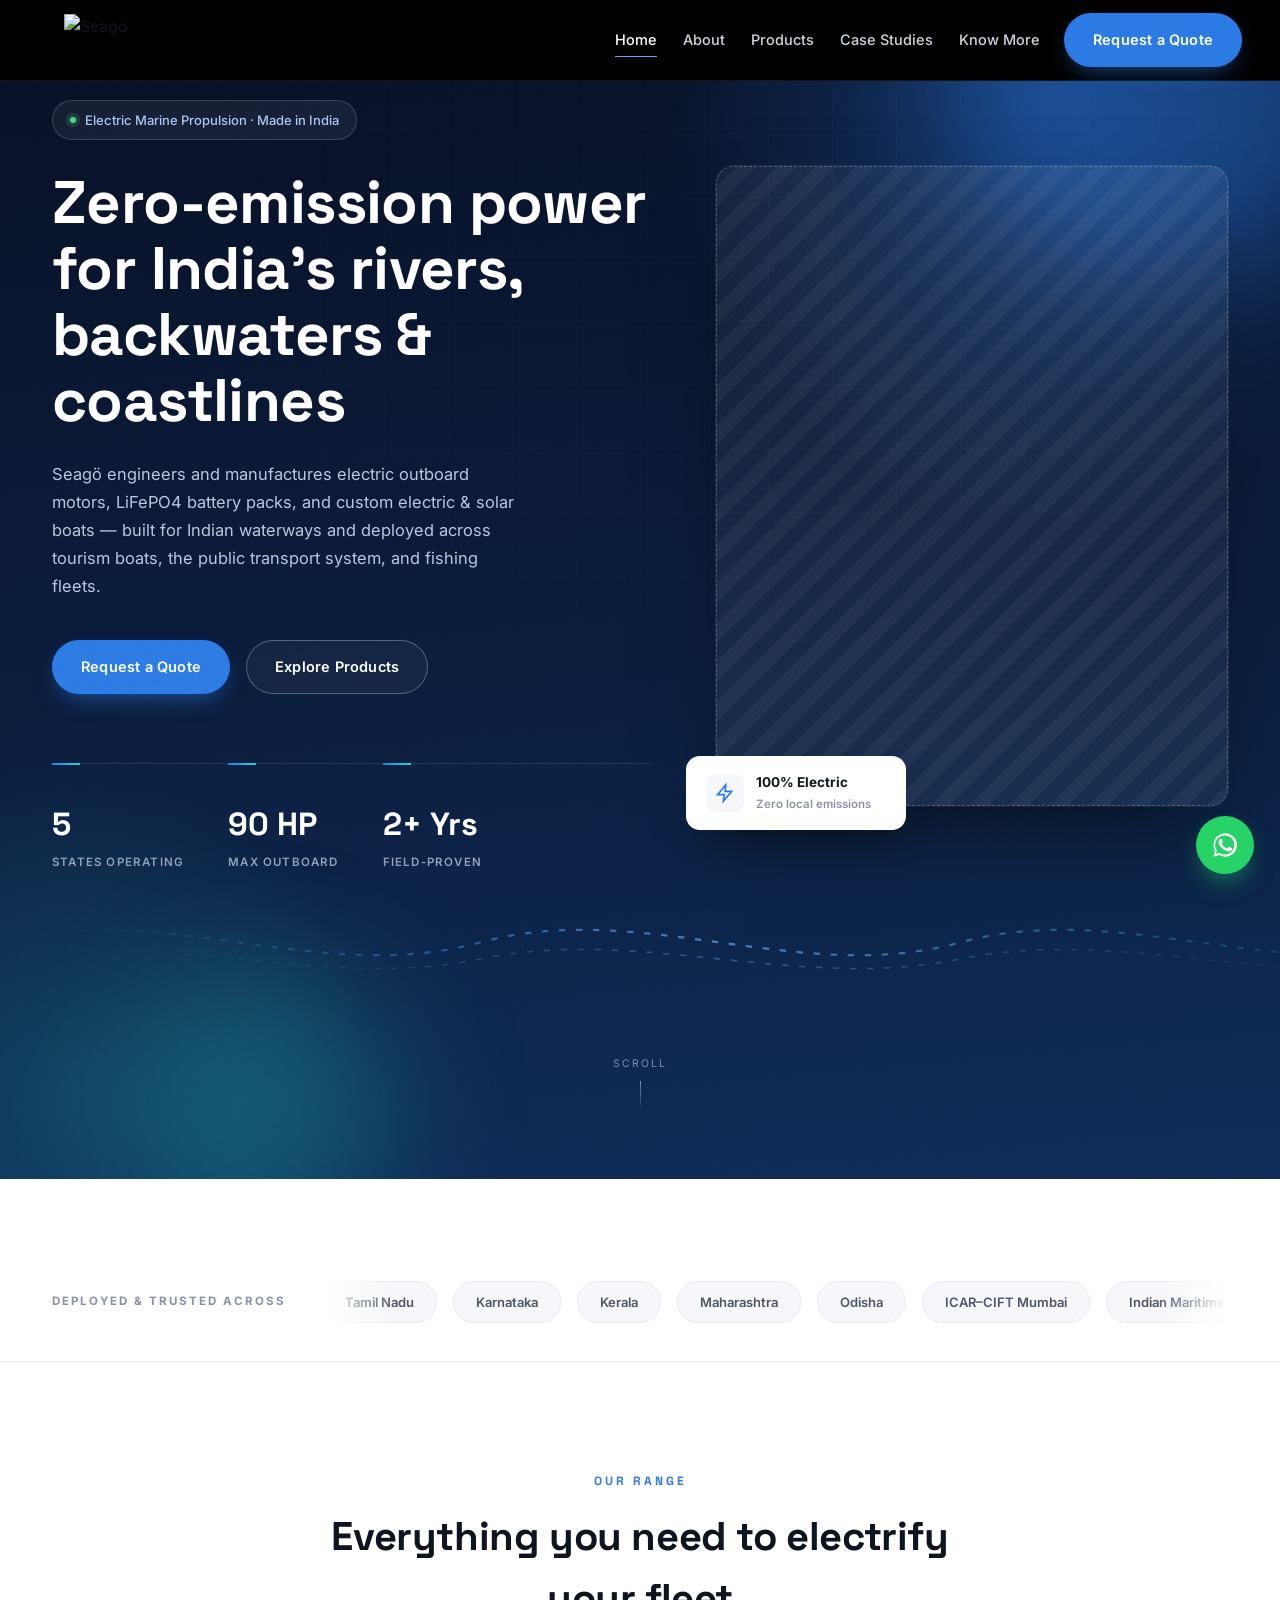
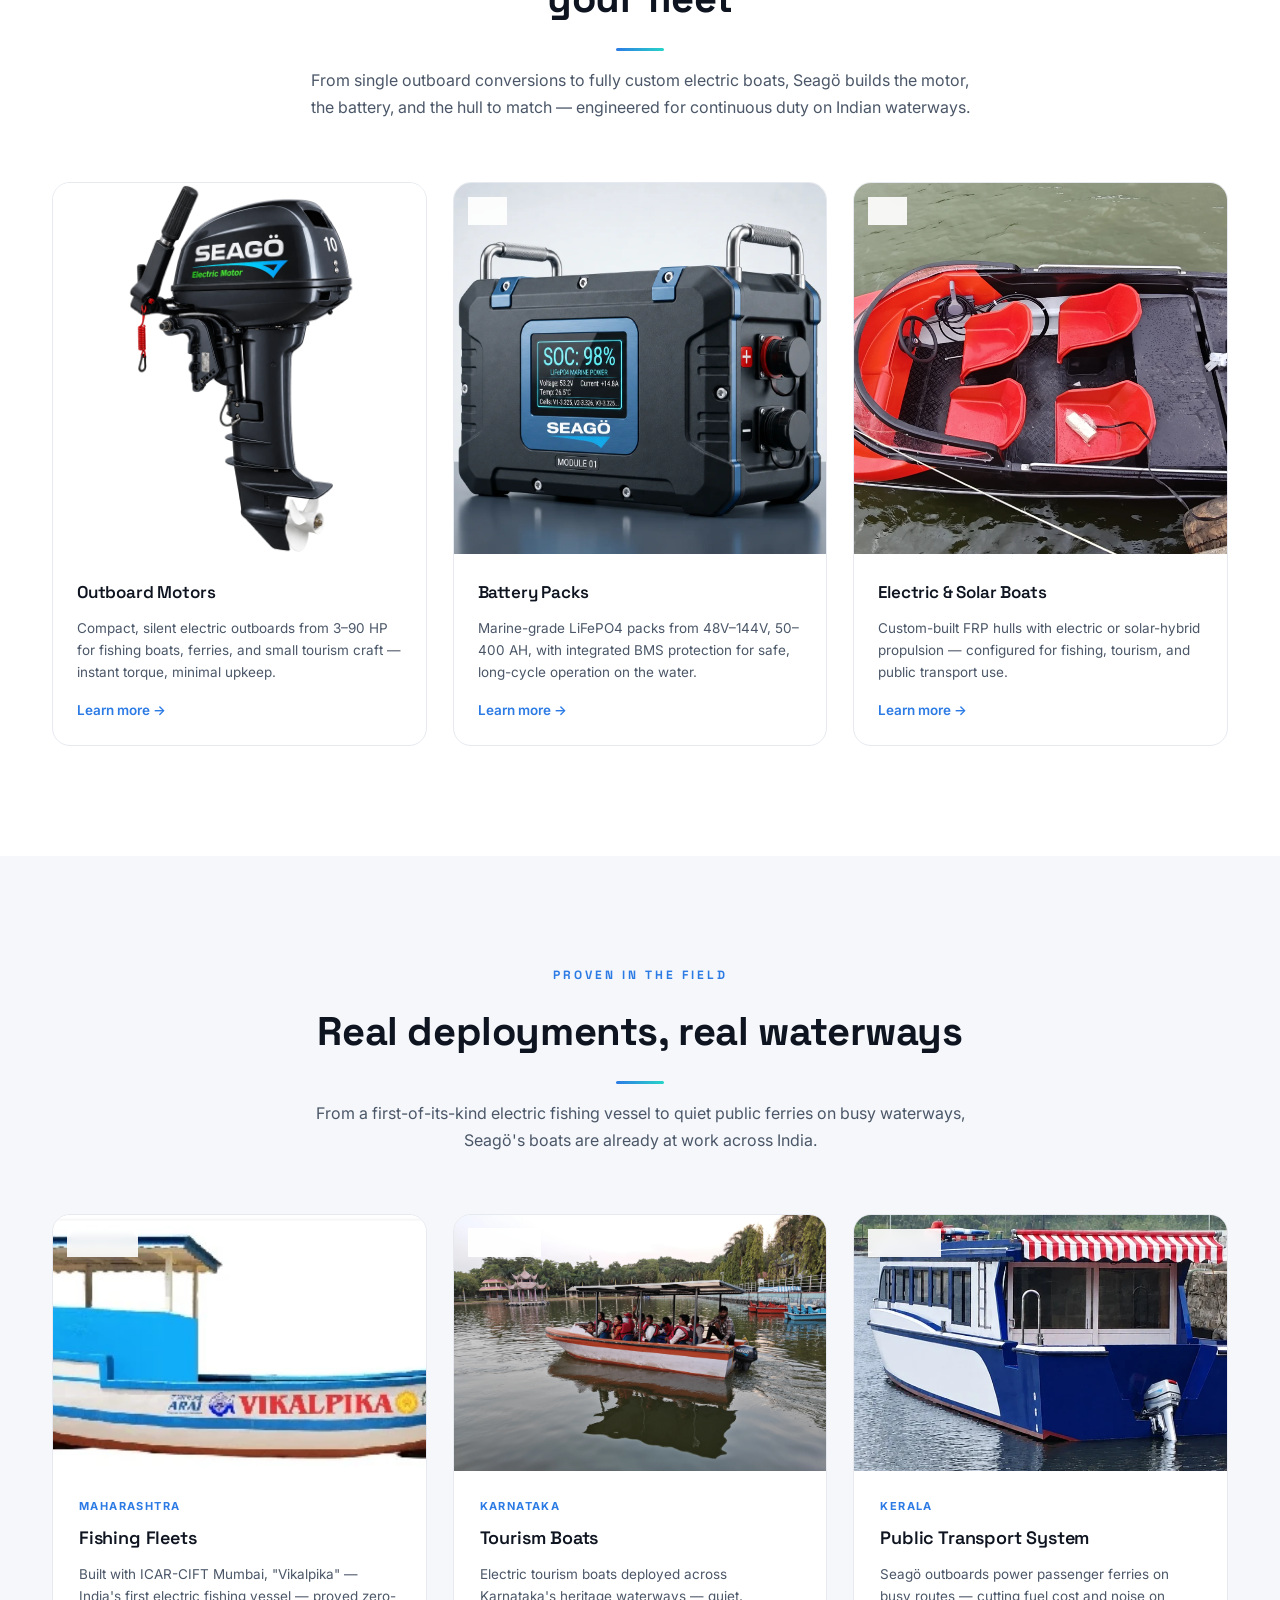
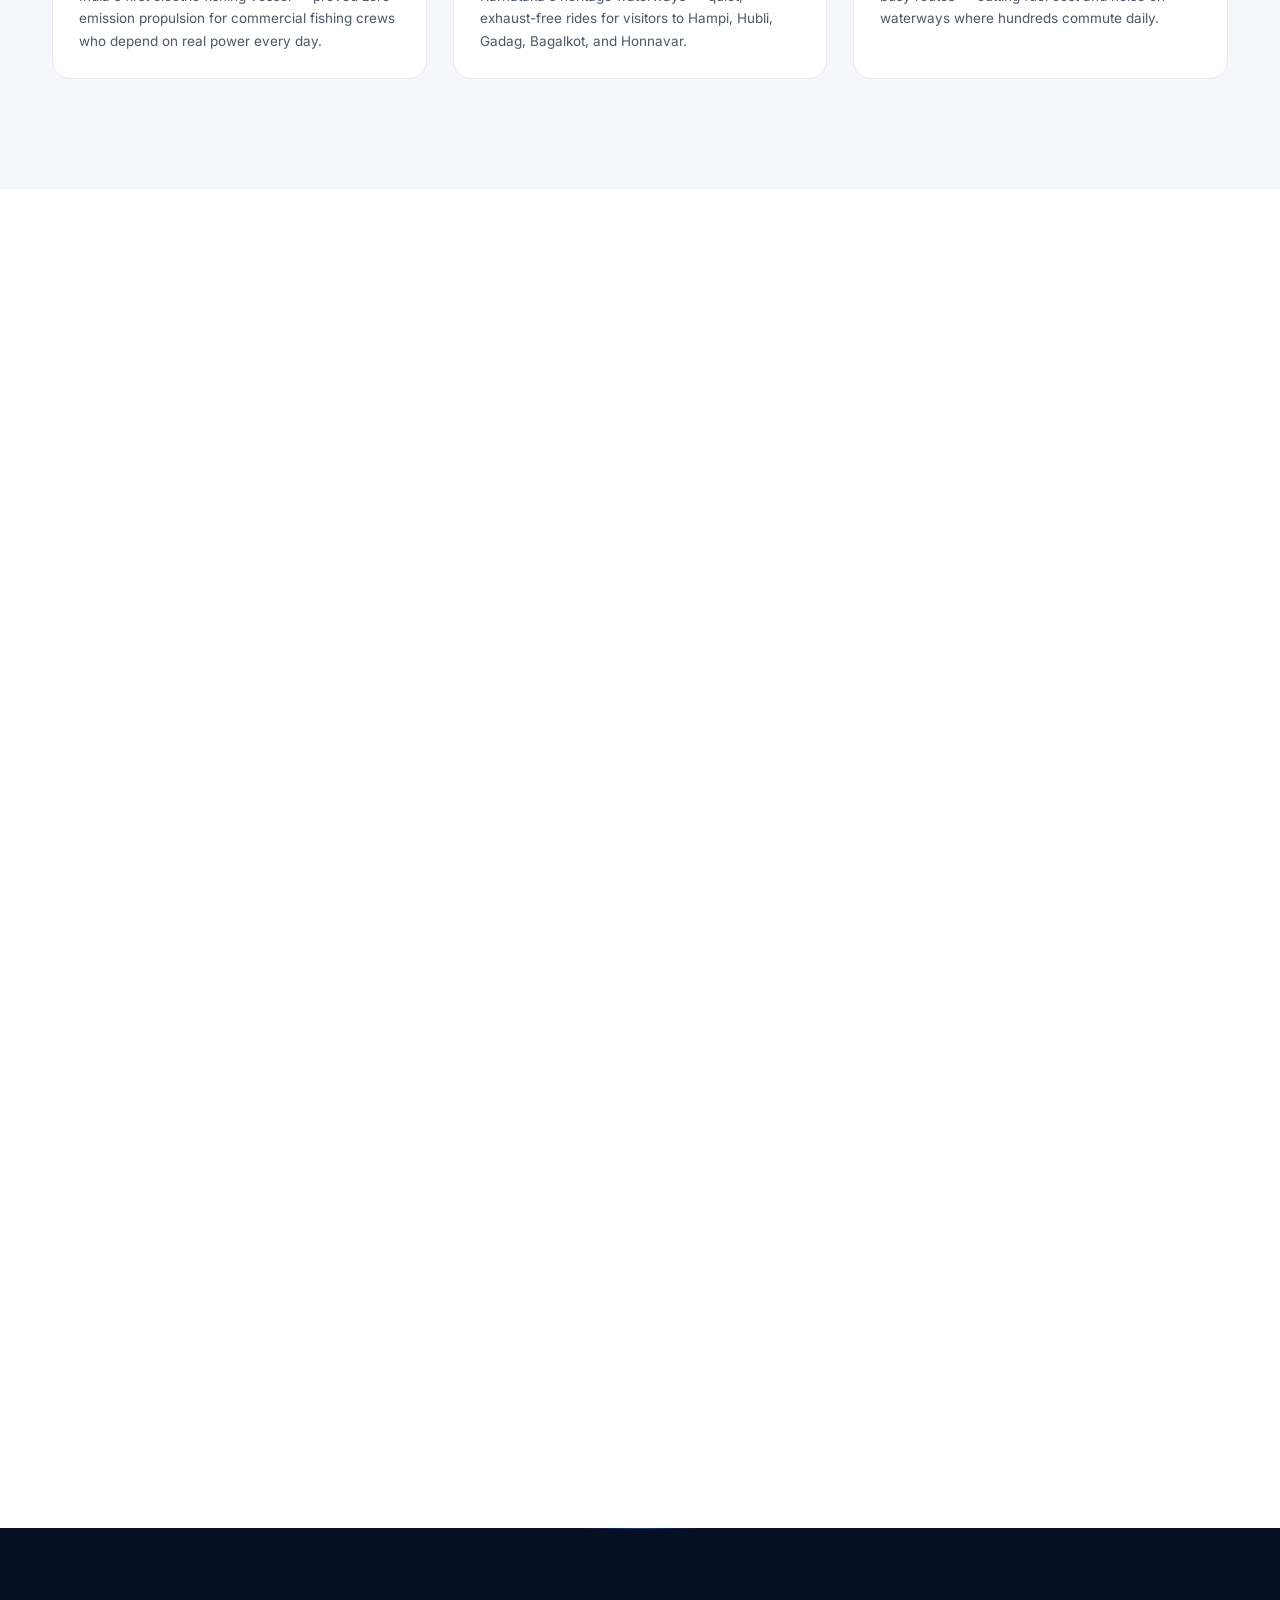
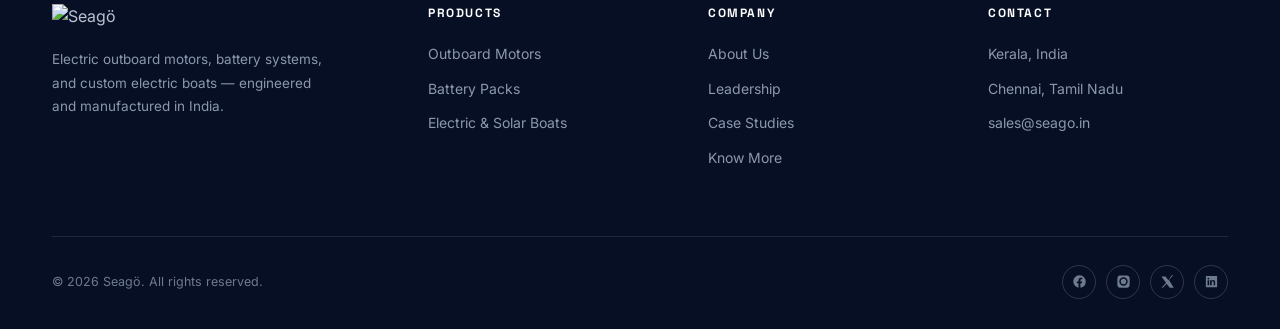
==== index.html @ fbf79071 "Shuffle the home boat card photos and convert all site photos to WebP" ====
<!DOCTYPE html>
<html lang="en">
<head>
<script>document.documentElement.classList.add('js-ready');</script>
<meta charset="UTF-8">
<meta name="viewport" content="width=device-width, initial-scale=1.0">
<title>Seagö — Electric Outboard Motors, Battery Packs &amp; Electric Boats</title>
<meta name="description" content="Seagö designs and manufactures electric outboard motors (3–90 HP), LiFePO4 battery packs, and custom electric &amp; solar boats — engineered and manufactured in India, deployed across 5 states.">
<link rel="icon" type="image/png" href="assets/favicon.png">
<link rel="apple-touch-icon" href="assets/favicon.png">
<link rel="preconnect" href="https://fonts.googleapis.com">
<link rel="preconnect" href="https://fonts.gstatic.com" crossorigin>
<link href="https://fonts.googleapis.com/css2?family=Space+Grotesk:wght@500;600;700&family=Inter:wght@400;500;600;700;800&display=swap" rel="stylesheet">
<link rel="stylesheet" href="css/style.css">
<script src="js/main.js" defer></script>
</head>
<body>

<div class="progress" id="progressBar"></div>

<!-- ================= NAV ================= -->
<header class="nav">
  <div class="wrap nav-row">
    <a class="nav-logo" href="#top"><img src="assets/seago-logo.png" alt="Seagö"></a>
    <nav class="nav-links">
      <a href="index.html">Home</a>
      <a href="about.html">About</a>
      <a href="products.html">Products</a>
      <a href="case-studies.html">Case Studies</a>
      <a href="know-more.html">Know More</a>
    </nav>
    <div class="nav-cta">
      <a class="btn btn-primary magnetic" href="contact.html">Request a Quote</a>
      <button class="burger" id="burger" aria-label="Menu"><span></span><span></span><span></span></button>
    </div>
  </div>
</header>

<div class="mobile-menu" id="mobileMenu">
  <a href="index.html">Home</a>
  <a href="about.html">About</a>
  <a href="products.html">Products</a>
  <a href="case-studies.html">Case Studies</a>
  <a href="know-more.html">Know More</a>
  <a class="btn btn-primary" href="contact.html">Request a Quote</a>
</div>

<!-- ================= HERO ================= -->
<section class="hero" id="top">
  <div class="grid-overlay"></div>
  <div class="blob blob-1" data-depth="18"></div>
  <div class="blob blob-2" data-depth="-12"></div>
  <div class="cursor-glow"></div>

  <div class="wrap hero-grid">
    <div class="hero-copy">
      <div class="hero-badge"><span class="dot"></span> Electric Marine Propulsion · Made in India</div>
      <h1 class="hero-title">Zero-emission power for India's rivers, backwaters &amp; coastlines</h1>
      <div class="hero-sub">
        <p>Seagö engineers and manufactures electric outboard motors, LiFePO4 battery packs, and custom electric &amp; solar boats — built for Indian waterways and deployed across tourism boats, the public transport system, and fishing fleets.</p>
      </div>
      <div class="hero-actions">
        <a class="btn btn-primary magnetic" href="contact.html">Request a Quote</a>
        <a class="btn btn-ghost magnetic" href="products.html">Explore Products</a>
      </div>
      <div class="hero-stats">
        <div class="hero-stat"><b data-count="5" data-suffix="">0</b><span>States Operating</span></div>
        <div class="hero-stat"><b data-count="90" data-suffix=" HP">0</b><span>Max Outboard</span></div>
        <div class="hero-stat"><b data-count="2" data-suffix="+ Yrs">0</b><span>Field-Proven</span></div>
      </div>
    </div>
    <div class="hero-visual" data-depth="-8">
      <div class="ph photo-frame">
        <video autoplay muted loop playsinline preload="auto" aria-label="Seagö electric outboard motor in operation">
          <source src="assets/photos/ai-artwork-videoacc3e3fb-0a4f-467d-bd82-8fc7c55db4ec.mp4" type="video/mp4">
        </video>
        
      </div>
      <div class="float-card">
        <div class="ic"><svg viewBox="0 0 24 24" fill="none" stroke="currentColor" stroke-width="2"><path d="M13 2L3 14h8l-1 8 10-12h-8l1-8z"/></svg></div>
        <div>
          <span class="ft-title">100% Electric</span>
          <span class="ft-sub">Zero local emissions</span>
        </div>
      </div>
    </div>
  </div>

  <div class="wave-wrap">
    <svg viewBox="0 0 1200 100" preserveAspectRatio="none">
      <defs>
        <linearGradient id="waveGrad" x1="0" y1="0" x2="1" y2="0">
          <stop offset="0%" stop-color="#2C7BE5" stop-opacity="0"/>
          <stop offset="50%" stop-color="#5FA6FF" stop-opacity="1"/>
          <stop offset="100%" stop-color="#28D4C8" stop-opacity="0"/>
        </linearGradient>
      </defs>
      <path class="wave-path" d="M0,55 C150,15 300,95 450,55 C600,15 750,95 900,55 C1050,15 1200,95 1350,55"/>
      <path class="wave-path p2" d="M0,70 C150,40 300,100 450,70 C600,40 750,100 900,70 C1050,40 1200,100 1350,70"/>
    </svg>
  </div>
  <div class="scroll-cue"><span>Scroll</span><span class="line"></span></div>
</section>

<div class="angle-div">
  <svg viewBox="0 0 1200 64" preserveAspectRatio="none"><polygon points="0,64 1200,0 1200,64" fill="#ffffff"/></svg>
</div>

<!-- ================= TRUST MARQUEE ================= -->
<section class="trust">
  <div class="wrap trust-row">
    <span class="trust-label">Deployed &amp; Trusted Across</span>
    <div class="marquee">
      <div class="marquee-track trust-logos">
        <div class="trust-chip">Tamil Nadu</div>
        <div class="trust-chip">Karnataka</div>
        <div class="trust-chip">Kerala</div>
        <div class="trust-chip">Maharashtra</div>
        <div class="trust-chip">Odisha</div>
        <div class="trust-chip">ICAR&#8211;CIFT Mumbai</div>
        <div class="trust-chip">Indian Maritime University</div>
        <div class="trust-chip">Tamil Nadu</div>
        <div class="trust-chip">Karnataka</div>
        <div class="trust-chip">Kerala</div>
        <div class="trust-chip">Maharashtra</div>
        <div class="trust-chip">Odisha</div>
        <div class="trust-chip">ICAR&#8211;CIFT Mumbai</div>
        <div class="trust-chip">Indian Maritime University</div>
      </div>
    </div>
  </div>
</section>

<!-- ================= PRODUCT RANGE ================= -->
<section class="section" id="products">
  <div class="wrap">
    <div class="section-head reveal">
      <span class="eyebrow">Our Range</span>
      <h2>Everything you need to electrify your fleet</h2>
      <p>From single outboard conversions to fully custom electric boats, Seagö builds the motor, the battery, and the hull to match — engineered for continuous duty on Indian waterways.</p>
    </div>
    <div class="grid-3" data-stagger>
      <div class="tilt reveal">
        <div class="card">
          <div class="ph photo-frame"><img class="outboard-image" src="assets/photos/Outboard%20Motors.webp" alt="Seagö electric outboard motors"><span class="ph__chip">01</span></div>
          <div class="card-body">
            <h3>Outboard Motors</h3>
            <p>Compact, silent electric outboards from 3–90 HP for fishing boats, ferries, and small tourism craft — instant torque, minimal upkeep.</p>
            <a class="card-link" href="products.html">Learn more →</a>
          </div>
        </div>
      </div>
      <div class="tilt reveal">
        <div class="card">
          <div class="ph photo-frame"><img class="battery-image" src="assets/photos/Battery%20Box.webp" alt="Seagö LiFePO4 battery pack"><span class="ph__chip">02</span></div>
          <div class="card-body">
            <h3>Battery Packs</h3>
            <p>Marine-grade LiFePO4 packs from 48V–144V, 50–400 AH, with integrated BMS protection for safe, long-cycle operation on the water.</p>
            <a class="card-link" href="products.html">Learn more →</a>
          </div>
        </div>
      </div>
      <div class="tilt reveal">
        <div class="card">
          <div class="ph photo-frame case-gallery">
            <img class="is-active" src="assets/photos/seago-electric-boat.webp" alt="Seagö electric boat on the water">
            <img src="assets/photos/seago-solar-boat.webp" alt="Seagö solar-powered boat on the water">
            <img src="assets/photos/seago-tourism-boat.webp" alt="Seagö electric tourism boat in service">
            <span class="ph__chip">03</span>
          </div>
          <div class="card-body">
            <h3>Electric &amp; Solar Boats</h3>
            <p>Custom-built FRP hulls with electric or solar-hybrid propulsion — configured for fishing, tourism, and public transport use.</p>
            <a class="card-link" href="products.html">Learn more →</a>
          </div>
        </div>
      </div>
    </div>
  </div>
</section>

<!-- ================= CASE STUDIES ================= -->
<section class="section soft" id="case-studies">
  <div class="wrap">
    <div class="section-head reveal">
      <span class="eyebrow">Proven in the Field</span>
      <h2>Real deployments, real waterways</h2>
      <p>From a first-of-its-kind electric fishing vessel to quiet public ferries on busy waterways, Seagö's boats are already at work across India.</p>
    </div>
    <div class="grid-3" data-stagger>
      <div class="tilt reveal">
        <div class="case-card">
          <div class="ph photo-frame"><img src="assets/photos/vikalpika.webp" alt="Vikalpika — India's first electric fishing vessel"><span class="ph__chip">Case 01</span></div>
          <div class="case-body">
            <span class="case-tag">Maharashtra</span>
            <h3>Fishing Fleets</h3>
            <p>Built with ICAR-CIFT Mumbai, "Vikalpika" — India's first electric fishing vessel — proved zero-emission propulsion for commercial fishing crews who depend on real power every day.</p>
          </div>
        </div>
      </div>
      <div class="tilt reveal">
        <div class="case-card">
          <div class="ph photo-frame"><img src="assets/photos/seago-tourism-boat.webp" alt="Seagö electric tourism boat in service"><span class="ph__chip">Case 02</span></div>
          <div class="case-body">
            <span class="case-tag">Karnataka</span>
            <h3>Tourism Boats</h3>
            <p>Electric tourism boats deployed across Karnataka's heritage waterways — quiet, exhaust-free rides for visitors to Hampi, Hubli, Gadag, Bagalkot, and Honnavar.</p>
          </div>
        </div>
      </div>
      <div class="tilt reveal">
        <div class="case-card">
          <div class="ph photo-frame"><img src="assets/photos/Publictransport.webp" alt="Seagö electric outboard powering a public transport ferry"><span class="ph__chip">Case 03</span></div>
          <div class="case-body">
            <span class="case-tag">Kerala</span>
            <h3>Public Transport System</h3>
            <p>Seagö outboards power passenger ferries on busy routes — cutting fuel cost and noise on waterways where hundreds commute daily.</p>
          </div>
        </div>
      </div>
    </div>
  </div>
</section>

<!-- ================= WHY SEAGO (editorial split) ================= -->
<section class="section" id="about">
  <div class="wrap why-grid">
    <div class="why-left reveal">
      <span class="eyebrow">Why Seagö</span>
      <h2 class="why-title">Built for Indian waterways, backed by real deployments</h2>
      <p>Seagö designs every motor in-house and manufactures it in Chennai — so what you get isn't an imported retrofit, it's propulsion engineered for the depth, load, and duty cycles of Indian rivers, backwaters, and coastlines.</p>
    </div>
    <div class="feat-list" data-stagger>
      <div class="feat-row reveal">
        <div class="ic"><svg viewBox="0 0 24 24" fill="none" stroke="currentColor" stroke-width="1.8"><path d="M13 2L3 14h8l-1 8 10-12h-8l1-8z"/></svg></div>
        <div class="ft-body">
          <span class="idx">01</span>
          <h4>Zero-Emission Propulsion</h4>
          <p>No fuel, no exhaust, no oil in the water — just quiet, instant torque for fishing, tourism, and transport fleets.</p>
        </div>
      </div>
      <div class="feat-row reveal">
        <div class="ic"><svg viewBox="0 0 24 24" fill="none" stroke="currentColor" stroke-width="1.8"><path d="M12 2l8 4v6c0 5-3.4 8.5-8 10-4.6-1.5-8-5-8-10V6l8-4z"/></svg></div>
        <div class="ft-body">
          <span class="idx">02</span>
          <h4>Manufactured in Chennai</h4>
          <p>Outboard motors are built end-to-end at our Chennai facility — full control over quality and lead times.</p>
        </div>
      </div>
      <div class="feat-row reveal">
        <div class="ic"><svg viewBox="0 0 24 24" fill="none" stroke="currentColor" stroke-width="1.8"><circle cx="12" cy="12" r="9"/><path d="M12 7v5l3.5 2"/></svg></div>
        <div class="ft-body">
          <span class="idx">03</span>
          <h4>Dedicated Service &amp; Spares</h4>
          <p>A sales and support base in Kerala plus a growing network across 5 states keeps your fleet running with minimal downtime.</p>
        </div>
      </div>
    </div>
  </div>
</section>

<!-- ================= CTA ================= -->
<section class="section" style="padding-top:0;">
  <div class="wrap">
    <div class="cta reveal">
      <div class="cta-inner">
        <span class="eyebrow" style="color:#9FC1F5;">Let's Talk</span>
        <h2 class="cta-title">Ready to electrify your fleet?</h2>
        <p class="cta-text">Tell us your boat size, use case, and timeline — we'll get back to you with a configuration and quote within one business day.</p>
        <div class="cta-actions">
          <a class="btn btn-primary magnetic" href="contact.html">Request a Quote</a>
          <a class="btn btn-ghost magnetic" href="products.html">Explore Our Range</a>
        </div>
      </div>
    </div>
  </div>
</section>

<!-- ================= FOOTER ================= -->
<footer>
  <div class="wrap">
    <div class="footer-grid">
      <div>
        <div class="footer-logo"><img src="assets/seago-logo.png" alt="Seagö"></div>
        <p>Electric outboard motors, battery systems, and custom electric boats — engineered and manufactured in India.</p>
      </div>
      <div class="footer-col">
        <h5>Products</h5>
        <a href="products.html">Outboard Motors</a>
        <a href="products.html">Battery Packs</a>
        <a href="products.html">Electric &amp; Solar Boats</a>
      </div>
      <div class="footer-col">
        <h5>Company</h5>
        <a href="about.html">About Us</a>
        <a href="about.html#founder">Leadership</a>
        <a href="case-studies.html">Case Studies</a>
        <a href="know-more.html">Know More</a>
      </div>
      <div class="footer-col">
        <h5>Contact</h5>
        <a href="contact.html">Kerala, India</a>
        <a href="contact.html">Chennai, Tamil Nadu</a>
        <a href="mailto:sales@seago.in">sales@seago.in</a>
      </div>
    </div>
    <div class="footer-bottom">
      <span>© 2026 Seagö. All rights reserved.</span>
      <!-- TODO: replace href="#" with the real Seago profile URLs once the accounts are created -->
      <div class="footer-social">
        <a href="#" data-social="facebook" aria-label="Facebook"><svg viewBox="0 0 24 24" fill="currentColor"><path d="M22 12a10 10 0 1 0-11.6 9.9v-7H7.9V12h2.5V9.8c0-2.5 1.5-3.9 3.8-3.9 1.1 0 2.2.2 2.2.2v2.4h-1.3c-1.2 0-1.6.8-1.6 1.6V12h2.8l-.4 2.9h-2.4v7A10 10 0 0 0 22 12z"/></svg></a>
        <a href="#" data-social="instagram" aria-label="Instagram"><svg viewBox="0 0 24 24" fill="currentColor"><path d="M12 2.2c3.2 0 3.6 0 4.9.1 1.2.1 1.8.2 2.2.4.6.2 1 .5 1.4.9.4.4.7.8.9 1.4.2.4.4 1 .4 2.2.1 1.3.1 1.7.1 4.9s0 3.6-.1 4.9c-.1 1.2-.2 1.8-.4 2.2-.2.6-.5 1-.9 1.4-.4.4-.8.7-1.4.9-.4.2-1 .4-2.2.4-1.3.1-1.7.1-4.9.1s-3.6 0-4.9-.1c-1.2-.1-1.8-.2-2.2-.4-.6-.2-1-.5-1.4-.9-.4-.4-.7-.8-.9-1.4-.2-.4-.4-1-.4-2.2C2.2 15.6 2.2 15.2 2.2 12s0-3.6.1-4.9c.1-1.2.2-1.8.4-2.2.2-.6.5-1 .9-1.4.4-.4.8-.7 1.4-.9.4-.2 1-.4 2.2-.4C8.4 2.2 8.8 2.2 12 2.2zm0 3.1A6.7 6.7 0 1 0 18.7 12 6.7 6.7 0 0 0 12 5.3zm0 11A4.3 4.3 0 1 1 16.3 12 4.3 4.3 0 0 1 12 16.3zm6.9-11.3a1.6 1.6 0 1 1-1.6-1.6 1.6 1.6 0 0 1 1.6 1.6z"/></svg></a>
        <a href="#" data-social="twitter" aria-label="X (Twitter)"><svg viewBox="0 0 24 24" fill="currentColor"><path d="M18.9 2H21l-6.6 7.5L22 22h-6.5l-5-6.6L4.7 22H2.6l7-8-7.3-9.9h6.6l4.5 6z"/></svg></a>
        <a href="#" data-social="linkedin" aria-label="LinkedIn"><svg viewBox="0 0 24 24" fill="currentColor"><path d="M20.4 3H3.6A.6.6 0 0 0 3 3.6v16.8a.6.6 0 0 0 .6.6h16.8a.6.6 0 0 0 .6-.6V3.6a.6.6 0 0 0-.6-.6zM8.3 18.1H5.7V9.9h2.6v8.2zM7 8.8a1.5 1.5 0 1 1 0-3 1.5 1.5 0 0 1 0 3zm11.1 9.3h-2.6v-4.3c0-1 0-2.4-1.5-2.4s-1.7 1.1-1.7 2.3v4.4H9.7V9.9h2.5v1.1a2.7 2.7 0 0 1 2.5-1.4c2.6 0 3.1 1.7 3.1 4v4.5z"/></svg></a>
      </div>
    </div>
  </div>
</footer>

<!-- ================= WHATSAPP FLOAT ================= -->
<a class="wa-float" href="https://wa.me/918606366633?text=Hi%20Seag%C3%B6%2C%20I%27d%20like%20to%20know%20more%20about%20your%20electric%20marine%20products." target="_blank" rel="noopener" aria-label="Chat on WhatsApp">
  <span class="wa-tip">Chat with us</span>
  <svg viewBox="0 0 24 24"><path d="M17.5 14.4c-.3-.1-1.7-.9-2-1-.3-.1-.5-.1-.6.1-.2.3-.7 1-.9 1.2-.2.2-.3.2-.6.1-.3-.1-1.3-.5-2.4-1.5-.9-.8-1.5-1.8-1.7-2.1-.2-.3 0-.5.1-.6.1-.1.3-.3.4-.5.1-.1.2-.3.3-.4.1-.2 0-.4 0-.5 0-.1-.6-1.5-.8-2-.2-.5-.4-.5-.6-.5h-.5c-.2 0-.5.1-.7.3-.3.3-1 1-1 2.4s1 2.8 1.1 3c.1.2 2 3.1 4.9 4.3.7.3 1.2.5 1.7.6.7.2 1.3.2 1.8.1.5-.1 1.7-.7 2-1.4.2-.6.2-1.2.2-1.3-.1-.1-.3-.2-.6-.3z"/><path d="M12 2a10 10 0 0 0-8.6 15L2 22l5.2-1.4A10 10 0 1 0 12 2zm0 18.2c-1.6 0-3.1-.4-4.4-1.2l-.3-.2-3.1.8.8-3-.2-.3A8.2 8.2 0 1 1 12 20.2z"/></svg>
</a>

</body>
</html>
---- css/style.css ----
/* =====================================================================
   Seagö — Homepage v1
   Design tokens
   ===================================================================== */
:root{
  --navy:#070F24;
  --navy-2:#0B1D3D;
  --navy-3:#0E2C57;
  --blue:#2C7BE5;
  --blue-2:#5FA6FF;
  --cyan:#28D4C8;
  --ink:#0E1420;
  --slate:#4B5768;
  --muted:#8892A4;
  --line:#E6E9EF;
  --bg-soft:#F5F7FA;
  --ph-a:#E9EDF2;
  --ph-b:#DCE3EA;
  --radius:18px;
  --maxw:1240px;
}
*{box-sizing:border-box; margin:0; padding:0;}
html{scroll-behavior:smooth;}
body{
  font-family:'Inter',-apple-system,BlinkMacSystemFont,'Segoe UI',sans-serif;
  color:var(--ink);
  background:#fff;
  -webkit-font-smoothing:antialiased;
  line-height:1.55;
  overflow-x:hidden;
}
h1,h2,h3,h4,.disp{ font-family:'Space Grotesk',sans-serif; letter-spacing:-0.01em; }
img{max-width:100%; display:block;}
a{text-decoration:none; color:inherit;}
.wrap{max-width:var(--maxw); margin:0 auto; padding:0 32px;}
.eyebrow{ font-size:12px; font-weight:700; letter-spacing:3px; text-transform:uppercase; font-family:'Space Grotesk',sans-serif;}

/* ---------- buttons ---------- */
.btn{
  display:inline-flex; align-items:center; gap:9px;
  padding:15px 28px; border-radius:999px; font-weight:600; font-size:14.5px;
  letter-spacing:.2px; border:1px solid transparent; cursor:pointer;
  transition:transform .35s cubic-bezier(.2,.8,.2,1), background .25s, border-color .25s, box-shadow .35s;
  white-space:nowrap; position:relative;
}
.btn-primary{ background:var(--blue); color:#fff; box-shadow:0 10px 24px -10px rgba(44,123,229,.7); }
.btn-primary:hover{ background:#1f68cc; box-shadow:0 16px 36px -6px rgba(44,123,229,.9); transform:translateY(-1px); }
.btn-ghost{ background:rgba(255,255,255,.04); color:#fff; border-color:rgba(255,255,255,.28); -webkit-backdrop-filter:blur(6px); backdrop-filter:blur(6px); }
.btn-ghost:hover{ border-color:#fff; background:rgba(255,255,255,.1); }
.btn-outline{ background:transparent; color:var(--navy); border-color:var(--line); }
.btn-outline:hover{ border-color:var(--navy); }
.magnetic{ will-change:transform; }

/* ---------- skeleton placeholders (empty headers / copy) ---------- */
.skel{
  display:block; border-radius:8px;
  background:linear-gradient(90deg, var(--ph-a) 25%, var(--ph-b) 42%, var(--ph-a) 58%);
  background-size:300% 100%;
  animation:shimmer 2.6s ease-in-out infinite;
}
.skel.light{ background:linear-gradient(90deg, rgba(255,255,255,.13) 25%, rgba(255,255,255,.28) 42%, rgba(255,255,255,.13) 58%); background-size:300% 100%; }
@keyframes shimmer{ 0%{background-position:200% 0;} 100%{background-position:-200% 0;} }

/* ---------- image placeholders ---------- */
.photo-frame{ display:block; border-style:solid; border-width:0; background:#0B1D3D; }
.photo-frame img, .photo-frame video{ width:100%; height:100%; object-fit:cover; object-position:center; }
.photo-frame img.outboard-image{ object-fit:contain; background:#fff; }
.photo-frame img.battery-image{ object-fit:cover; object-position:center; }
.photo-frame img.hydrogen-image{ object-fit:cover; object-position:center; }
.case-gallery{ position:relative; }
.case-gallery img{ position:absolute; inset:0; opacity:0; transition:opacity .8s ease; }
.case-gallery img.is-active{ opacity:1; }
/* fitted single photo: show the whole image, no frame chrome */
.ph.photo-frame.fit-photo{ background:transparent; border:0; border-radius:0; aspect-ratio:auto; }
.ph.photo-frame.fit-photo img{ position:static; width:100%; height:auto; object-fit:contain; opacity:1; }
.product-media:hover .ph.photo-frame.fit-photo{ border-color:transparent; box-shadow:none; }
.ph{
  position:relative; border-radius:var(--radius); overflow:hidden;
  background:repeating-linear-gradient(135deg, var(--ph-a), var(--ph-a) 14px, var(--ph-b) 14px, var(--ph-b) 28px);
  border:1.5px dashed #C7CFDA;
  display:flex; align-items:center; justify-content:center;
  transition:border-color .3s;
}
.card:hover .ph, .case-card:hover .ph{ border-color:var(--blue-2); }
.ph__chip{
  position:absolute; top:14px; left:14px; background:rgba(255,255,255,.9); -webkit-backdrop-filter:blur(4px); backdrop-filter:blur(4px);
  border-radius:999px; padding:5px 11px; font-size:10px; font-weight:700; letter-spacing:1px; text-transform:uppercase;
  color:var(--slate); border:1px solid #fff;
}
.ph__inner{
  display:flex; flex-direction:column; align-items:center; gap:14px;
  text-align:center; padding:36px 22px; color:#7C8CAB;
  background:linear-gradient(145deg, rgba(44,123,229,.04), rgba(40,212,200,.04));
  width:100%; height:100%;
}
.ph__inner svg{ width:40px; height:40px; opacity:.5; }
.ph__inner span{ font-size:11.5px; font-weight:600; letter-spacing:.4px; line-height:1.6; max-width:230px; }

/* a real photo inside .ph fills the frame and drops the placeholder chrome */
.ph:has(> img){ background:none; border-style:solid; border-color:transparent; }
.ph > img{ display:block; width:100%; height:100%; object-fit:cover; object-position:center; }
.founder-portrait .ph > img{ object-position:center 25%; }

/* ---------- scroll progress ---------- */
.progress{ position:fixed; top:0; left:0; height:3px; width:0%; background:linear-gradient(90deg,var(--blue),var(--cyan)); z-index:80; transition:width .1s linear; }

/* ---------- cursor glow (desktop hero only) ---------- */
.cursor-glow{
  position:absolute; width:420px; height:420px; border-radius:50%; pointer-events:none;
  background:radial-gradient(circle, rgba(95,166,255,.16), transparent 70%);
  transform:translate(-50%,-50%); left:50%; top:40%; opacity:0; transition:opacity .4s; will-change:transform;
}
.hero:hover .cursor-glow{ opacity:1; }

/* ================= NAV ================= */
header.nav{
  position:fixed; top:0; left:0; width:100%; z-index:60;
  background:#000;
  border-bottom:1px solid rgba(255,255,255,.08); transition:box-shadow .3s;
}
header.nav .wrap{
  max-width:100%;
  width:100%;
  padding:0 clamp(20px, 3vw, 48px);
}
.nav-row{ display:flex; align-items:center; justify-content:space-between; height:80px; width:100%; }
.nav-logo{ display:flex; align-items:center; flex-shrink:0; margin-left:clamp(16px, 2vw, 36px); }
.nav-logo img{ height:52px; width:auto; max-height:100%; object-fit:contain; }
.nav-links{ display:flex; align-items:center; gap:26px; margin-left:auto; margin-right:24px; }
.nav-links a{ color:#CBD5E5; font-size:14.5px; font-weight:500; transition:color .2s; position:relative; }
.nav-links a::after{ content:''; position:absolute; left:0; bottom:-6px; width:0; height:1.5px; background:var(--blue-2); transition:width .25s; }
.nav-links a:hover{ color:#fff; }
.nav-links a:hover::after{ width:100%; }
.nav-cta{ display:flex; align-items:center; gap:14px; flex-shrink:0; }
.burger{ display:none; width:42px; height:42px; border-radius:10px; border:1px solid rgba(255,255,255,.2); background:rgba(255,255,255,.04); align-items:center; justify-content:center; flex-direction:column; gap:4px; cursor:pointer; }
.burger span{ width:18px; height:1.6px; background:#fff; display:block; transition:transform .3s, opacity .3s; }
.burger.open span:nth-child(1){ transform:translateY(5.6px) rotate(45deg); }
.burger.open span:nth-child(2){ opacity:0; }
.burger.open span:nth-child(3){ transform:translateY(-5.6px) rotate(-45deg); }

.mobile-menu{
  position:fixed; inset:80px 0 0 0; background:rgba(7,15,36,.98); -webkit-backdrop-filter:blur(10px); backdrop-filter:blur(10px);
  z-index:55; display:flex; flex-direction:column; padding:36px 28px; gap:6px;
  transform:translateY(-12px); opacity:0; pointer-events:none; transition:opacity .28s, transform .28s;
  overflow-y:auto;
}
.mobile-menu.open{ opacity:1; transform:translateY(0); pointer-events:auto; }
.mobile-menu a{ color:#fff; font-size:21px; font-weight:600; padding:13px 4px; border-bottom:1px solid rgba(255,255,255,.08); font-family:'Space Grotesk',sans-serif; }
.mobile-menu .btn{ margin-top:22px; align-self:flex-start; }
.mobile-menu a.active{ color:#5FA6FF; }

/* ================= HERO ================= */
.hero{
  position:relative; overflow:hidden;
  padding:100px 0 70px;
  background:
    radial-gradient(48% 60% at 82% 8%, rgba(44,123,229,.34), transparent 62%),
    radial-gradient(38% 46% at 6% 92%, rgba(40,212,200,.16), transparent 60%),
    linear-gradient(175deg, var(--navy) 0%, var(--navy-2) 55%, var(--navy-3) 100%);
}
.hero::after{ content:''; position:absolute; inset:0; background-image:url('../assets/grain.png'); background-size:180px 180px; mix-blend-mode:overlay; opacity:.5; pointer-events:none; }
.blob{ position:absolute; border-radius:50%; filter:blur(60px); pointer-events:none; will-change:transform; }
.blob-1{ width:420px; height:420px; background:rgba(44,123,229,.35); top:-140px; right:-90px; }
.blob-2{ width:280px; height:280px; background:rgba(40,212,200,.22); bottom:-60px; left:10%; }
.grid-overlay{
  position:absolute; inset:0; pointer-events:none; opacity:.35;
  background-image:
    linear-gradient(rgba(255,255,255,.05) 1px, transparent 1px),
    linear-gradient(90deg, rgba(255,255,255,.05) 1px, transparent 1px);
  background-size:64px 64px;
  -webkit-mask-image:radial-gradient(70% 60% at 60% 20%, #000 30%, transparent 78%);
  mask-image:radial-gradient(70% 60% at 60% 20%, #000 30%, transparent 78%);
}
.hero-grid{
  position:relative; display:grid; grid-template-columns:1.08fr .92fr; gap:64px; align-items:center;
}
.hero-badge{
  display:inline-flex; align-items:center; gap:9px;
  background:rgba(255,255,255,.06); border:1px solid rgba(255,255,255,.16);
  padding:9px 17px; border-radius:999px; color:#A9C6F5; margin-bottom:30px; font-size:13px; font-weight:500;
}
.hero-badge .dot{ width:6px; height:6px; border-radius:50%; background:#4CD97B; box-shadow:0 0 0 4px rgba(76,217,123,.18); }
.hero-title{ font-family:'Space Grotesk',sans-serif; font-weight:700; font-size:clamp(38px,5.6vw,60px); line-height:1.1; color:#fff; letter-spacing:-0.01em; max-width:640px; }
.hero-sub{ margin-top:26px; margin-bottom:40px; max-width:470px; }
.hero-sub p{ color:#B9C6DE; font-size:16.5px; line-height:1.7; }
.hero-actions{ display:flex; gap:16px; flex-wrap:wrap; }
.hero-stats{ display:flex; gap:44px; margin-top:68px; flex-wrap:wrap; }
.hero-stat b{ display:block; font-size:32px; font-weight:700; color:#fff; font-family:'Space Grotesk',sans-serif; }
.hero-stat span{ display:block; font-size:11.5px; color:#8FA0BC; font-weight:600; letter-spacing:1.2px; text-transform:uppercase; margin-top:5px; }
/* ---------- coming soon (stub pages) ---------- */
.soon{ min-height:calc(100vh - 80px); display:flex; align-items:center; padding:80px 0; }
.soon-wrap{ position:relative; text-align:center; max-width:640px; margin:0 auto; }
.soon-icon{ width:60px; height:60px; border-radius:18px; background:rgba(255,255,255,.06); border:1px solid rgba(255,255,255,.16); display:flex; align-items:center; justify-content:center; margin:0 auto 30px; }
.soon-icon svg{ width:26px; height:26px; color:#5FA6FF; }
.soon-title{ font-family:'Space Grotesk',sans-serif; font-size:clamp(38px,6vw,60px); color:#fff; font-weight:700; margin:8px 0 20px; letter-spacing:-0.01em; }
.soon-text{ color:#AEBBD1; font-size:16px; line-height:1.75; max-width:480px; margin:0 auto 40px; }
.soon .hero-actions{ justify-content:center; }
.soon .hero-badge{ margin-bottom:26px; }

.hero-visual{ position:relative; }
.hero-visual .photo-frame{ height:100%; }
.hero-visual .ph{ aspect-ratio:4/5; background:repeating-linear-gradient(135deg, rgba(255,255,255,.05), rgba(255,255,255,.05) 14px, rgba(255,255,255,.09) 14px, rgba(255,255,255,.09) 28px); border-color:rgba(255,255,255,.22); box-shadow:0 40px 80px -30px rgba(0,0,0,.6); }
.hero-visual .ph__inner{ color:#C3CEE0; }
.hero-visual .float-card{
  position:absolute; left:-30px; bottom:-24px; background:#fff; border-radius:14px;
  padding:16px 20px; box-shadow:0 24px 46px -14px rgba(0,0,0,.4); display:flex; align-items:center; gap:12px;
  width:220px;
}
.hero-visual .float-card .ic{ width:38px; height:38px; border-radius:10px; background:var(--bg-soft); display:flex; align-items:center; justify-content:center; flex:none; }
.hero-visual .float-card .ic svg{ width:20px; height:20px; color:var(--blue); }
.float-card .ft-title{ display:block; font-size:13.5px; font-weight:700; color:var(--ink); margin-bottom:3px; }
.float-card .ft-sub{ display:block; font-size:11.5px; color:var(--muted); font-weight:600; }
.scroll-cue{ position:relative; margin:64px auto 0; display:flex; flex-direction:column; align-items:center; gap:8px; color:#7C8CAB; font-size:10.5px; letter-spacing:2px; text-transform:uppercase; }
.scroll-cue .line{ width:1px; height:30px; background:linear-gradient(#7C8CAB, transparent); animation:cueMove 1.8s ease-in-out infinite; }
@keyframes cueMove{ 0%{ transform:scaleY(0); transform-origin:top; } 50%{ transform:scaleY(1); transform-origin:top; } 51%{ transform-origin:bottom; } 100%{ transform:scaleY(0); transform-origin:bottom; } }

/* ---------- animated wave motif (marine identity) ---------- */
.wave-wrap{ position:relative; height:110px; margin-top:10px; }
.wave-wrap svg{ position:absolute; inset:0; width:100%; height:100%; }
.wave-path{ stroke:url(#waveGrad); stroke-width:2; fill:none; stroke-dasharray:6 10; animation:waveFlow 5s linear infinite; opacity:.7; }
.wave-path.p2{ stroke-width:1.4; opacity:.4; animation-duration:7s; animation-direction:reverse; }
@keyframes waveFlow{ to{ stroke-dashoffset:-160; } }

.angle-div{ position:relative; height:64px; background:#fff; margin-top:-2px; }
.angle-div svg{ position:absolute; bottom:0; left:0; width:100%; height:100%; }

/* ================= TRUST MARQUEE ================= */
.trust{ padding:38px 0; border-bottom:1px solid var(--line); overflow:hidden; }
.trust-row{ display:flex; align-items:center; gap:36px; }
.trust-label{ font-size:11.5px; font-weight:700; letter-spacing:2px; color:var(--muted); text-transform:uppercase; white-space:nowrap; flex:none; }
.marquee{ overflow:hidden; flex:1; -webkit-mask-image:linear-gradient(90deg, transparent, #000 8%, #000 92%, transparent); mask-image:linear-gradient(90deg, transparent, #000 8%, #000 92%, transparent); }
.marquee-track{ display:flex; gap:16px; width:max-content; animation:scrollX 22s linear infinite; }
.marquee:hover .marquee-track{ animation-play-state:paused; }
@keyframes scrollX{ from{ transform:translateX(0);} to{ transform:translateX(-50%);} }
.trust-chip{
  flex:none; padding:10px 22px; border-radius:999px; background:var(--bg-soft); border:1px solid var(--line);
  font-size:13px; font-weight:600; color:var(--slate); white-space:nowrap;
  transition:background .25s, border-color .25s, color .25s;
}
.trust-chip:hover{ background:#EAF2FF; border-color:var(--blue-2); color:var(--blue); }

/* ================= SECTION ================= */
.section{ padding:110px 0; position:relative; }
.section-cta{ padding-top:0; }
.eyebrow-light{ color:#9FC1F5; }
.section.soft{ background:var(--bg-soft); }
.section-head{ max-width:660px; margin:0 auto 60px; text-align:center; }
.section-head .eyebrow{ color:var(--blue); display:block; margin-bottom:16px; }
.section-head h2{ font-family:'Space Grotesk',sans-serif; font-size:clamp(28px,3.6vw,40px); font-weight:700; letter-spacing:-0.01em; margin-bottom:16px; }
.section-head p{ font-size:16px; color:var(--slate); line-height:1.7; }

/* ================= PRODUCT GRID (with 3D tilt) ================= */
.grid-4{ display:grid; grid-template-columns:repeat(4,1fr); gap:26px; }
.grid-4 > .tilt{ height:100%; }
.tilt{ perspective:900px; }
.card{
  height:100%; display:flex; flex-direction:column;
  background:#fff; border:1px solid var(--line); border-radius:var(--radius);
  overflow:hidden; transition:transform .4s cubic-bezier(.2,.8,.2,1), box-shadow .4s, border-color .3s;
  transform-style:preserve-3d;
}
.card:hover{ box-shadow:0 28px 50px -22px rgba(44,123,229,.18), 0 8px 20px -8px rgba(10,25,50,.1); border-color:rgba(44,123,229,.2); }
.card .ph{ aspect-ratio:1/1; border-radius:0; border-width:0 0 1px 0; }
.card-body{ flex:1; display:flex; flex-direction:column; padding:24px; }
.card-body h3{ font-size:17px; font-weight:600; margin-bottom:11px; }
.card-body p{ font-size:13.5px; color:var(--slate); line-height:1.65; }
.card-link{ margin-top:auto; padding-top:17px; display:inline-flex; align-items:center; gap:6px; font-size:13.5px; font-weight:600; color:var(--blue); transition:gap .25s, color .2s; }
.card-link:hover{ gap:12px; color:#1f68cc; }

/* ================= CASE STUDIES ================= */
.grid-3{ display:grid; grid-template-columns:repeat(3,1fr); gap:26px; }
.grid-3 > .tilt{ height:100%; }
.case-card{ height:100%; display:flex; flex-direction:column; border-radius:var(--radius); overflow:hidden; border:1px solid var(--line); background:#fff; transition:transform .4s cubic-bezier(.2,.8,.2,1), box-shadow .4s, border-color .3s; transform-style:preserve-3d; }
.case-card:hover{ box-shadow:0 28px 50px -22px rgba(44,123,229,.16), 0 8px 20px -8px rgba(10,25,50,.08); border-color:rgba(44,123,229,.2); }
.case-card .ph{ aspect-ratio:16/11; border-radius:0; border-width:0 0 1px 0; }
.case-body{ flex:1; padding:26px; }
.case-tag{ font-size:11px; font-weight:700; letter-spacing:1.4px; text-transform:uppercase; color:var(--blue); margin-bottom:11px; display:block;}
.case-body h3{ font-size:18px; font-weight:600; margin-bottom:13px; line-height:1.35; }
.case-body p{ font-size:13.5px; color:var(--slate); line-height:1.65; }

/* ================= WHY (editorial split) ================= */
.why-grid{ display:grid; grid-template-columns:.85fr 1.15fr; gap:70px; align-items:start; }
.why-left{ position:sticky; top:110px; }
.why-left .eyebrow{ color:var(--blue); display:block; margin-bottom:18px; }
.why-title{ font-family:'Space Grotesk',sans-serif; font-size:clamp(28px,3.2vw,38px); font-weight:700; letter-spacing:-0.01em; line-height:1.2; margin-bottom:20px; }
.why-left p{ font-size:15px; color:var(--slate); line-height:1.75; }
.feat-list{ display:flex; flex-direction:column; }
.feat-row{ display:flex; gap:24px; padding:32px 0; border-top:1px solid var(--line); transition:padding-left .3s; }
.feat-row:hover{ padding-left:8px; }
.feat-row:last-child{ border-bottom:1px solid var(--line); }
.feat-row .ic{ width:54px; height:54px; border-radius:15px; background:var(--bg-soft); border:1px solid var(--line); display:flex; align-items:center; justify-content:center; flex:none; transition:background .3s, border-color .3s; }
.feat-row:hover .ic{ background:#EAF2FF; border-color:var(--blue-2); }
.feat-row .ic svg{ width:24px; height:24px; color:var(--blue); }
.feat-row .ft-body{ flex:1; }
.feat-row h4{ font-size:16.5px; font-weight:600; margin-bottom:10px; }
.feat-row p{ font-size:14px; color:var(--slate); line-height:1.65; }
.feat-row .idx{ font-family:'Space Grotesk',sans-serif; font-size:12.5px; color:var(--muted); font-weight:600; margin-bottom:8px; display:block; }

/* ================= CTA BANNER ================= */
.cta{
  background:
    radial-gradient(55% 90% at 50% 0%, rgba(44,123,229,.4), transparent 65%),
    linear-gradient(120deg, var(--navy) 0%, var(--navy-3) 100%);
  border-radius:32px; padding:80px 60px; text-align:center; position:relative; overflow:hidden;
}
.cta::after{ content:''; position:absolute; inset:0; background-image:url('../assets/grain.png'); background-size:180px 180px; mix-blend-mode:overlay; opacity:.5; }
.cta-inner{ position:relative; }
.cta-title{ font-family:'Space Grotesk',sans-serif; font-size:clamp(28px,3.8vw,42px); font-weight:700; color:#fff; letter-spacing:-0.01em; max-width:620px; margin:0 auto; }
.cta-text{ color:#C3CEE0; font-size:16px; line-height:1.7; max-width:460px; margin:22px auto 36px; }
.cta-actions{ display:flex; justify-content:center; gap:16px; flex-wrap:wrap; }

/* ================= FOOTER ================= */
footer{ background:var(--navy); color:#B9C3D4; padding:76px 0 30px; margin-top:40px; }
.footer-grid{ display:grid; grid-template-columns:1.4fr 1fr 1fr 1fr; gap:40px; padding-bottom:54px; border-bottom:1px solid rgba(255,255,255,.1); }
.footer-logo img{ height:24px; margin-bottom:20px; }
.footer-grid p{ font-size:13.5px; line-height:1.75; max-width:280px; color:#8B98AE; }
.footer-col h5{ font-size:12px; letter-spacing:1.6px; text-transform:uppercase; color:#fff; margin-bottom:20px; font-weight:700; font-family:'Space Grotesk',sans-serif; }
.footer-col a{ display:block; font-size:14px; color:#8B98AE; margin-bottom:13px; transition:color .2s; }
.footer-col a:hover{ color:#fff; }
.footer-bottom{ display:flex; justify-content:space-between; align-items:center; padding-top:28px; font-size:12.5px; color:#6E7A8D; flex-wrap:wrap; gap:12px; }
.footer-social{ display:flex; gap:10px; }
.footer-social a{ width:34px; height:34px; border-radius:50%; border:1px solid rgba(255,255,255,.16); display:flex; align-items:center; justify-content:center; transition:border-color .2s, background .2s; }
.footer-social a:hover{ border-color:#fff; background:rgba(255,255,255,.06); }
.footer-social svg{ width:15px; height:15px; }

/* ================= WHATSAPP FLOAT ================= */
.wa-float{
  position:fixed; right:26px; bottom:26px; width:58px; height:58px; border-radius:50%;
  background:#25D366; display:flex; align-items:center; justify-content:center;
  box-shadow:0 12px 26px -8px rgba(37,211,102,.6); z-index:60; cursor:pointer;
  animation:pulse 2.6s ease-in-out infinite;
}
.wa-float svg{ width:28px; height:28px; fill:#fff; }
.wa-tip{
  position:absolute; right:70px; top:50%; transform:translateY(-50%) translateX(6px);
  background:#12161C; color:#fff; font-size:12.5px; font-weight:600; padding:8px 13px; border-radius:8px;
  white-space:nowrap; opacity:0; pointer-events:none; transition:opacity .2s, transform .2s;
}
.wa-float:hover .wa-tip{ opacity:1; transform:translateY(-50%) translateX(0); }
@keyframes pulse{ 0%,100%{ box-shadow:0 12px 26px -8px rgba(37,211,102,.6);} 50%{ box-shadow:0 12px 30px -4px rgba(37,211,102,.9);} }

/* ================= PAGE HEADER (mini hero for interior pages) ================= */
.page-hero{ padding:150px 0 90px; }
.page-title{ font-family:'Space Grotesk',sans-serif; font-size:clamp(36px,5vw,54px); font-weight:700; color:#fff; letter-spacing:-0.01em; max-width:640px; margin-bottom:18px; }
.page-sub{ color:#AEBBD1; font-size:16.5px; line-height:1.7; max-width:520px; }

/* ================= PRODUCT DETAIL (alternating rows) ================= */
.product-block{ overflow:hidden; }
.product-row{ display:grid; grid-template-columns:1fr 1fr; gap:70px; align-items:center; }
.product-block.reverse .product-row{ direction:rtl; }
.product-block.reverse .product-row > *{ direction:ltr; }
.product-media .ph{ aspect-ratio:4/5; }
#hydrogen .product-media .ph,
.product-media:has(.hydrogen-image) .ph,
.ph:has(.hydrogen-image){ aspect-ratio:1372/908; }
.product-copy .case-tag{ margin-bottom:14px; }
.product-copy h2{ font-family:'Space Grotesk',sans-serif; font-size:clamp(28px,3.4vw,38px); font-weight:700; letter-spacing:-0.01em; margin-bottom:18px; }
.product-copy > p{ color:var(--slate); font-size:15.5px; line-height:1.8; margin-bottom:30px; max-width:520px; }
.spec-grid{ display:grid; grid-template-columns:1fr 1fr; gap:18px 28px; margin-bottom:34px; max-width:560px; }
.spec-item{ padding-top:14px; border-top:1px solid var(--line); }
.spec-item span{ display:block; font-size:11.5px; font-weight:700; letter-spacing:1px; text-transform:uppercase; color:var(--muted); margin-bottom:6px; }
.spec-item b{ font-size:14.5px; font-weight:600; color:var(--ink); }
.mini-stats{ display:flex; gap:36px; margin:28px 0 34px; flex-wrap:wrap; }
.mini-stat b{ display:block; font-size:23px; font-weight:700; font-family:'Space Grotesk',sans-serif; color:var(--ink); }
.mini-stat span{ display:block; font-size:11px; font-weight:600; letter-spacing:.7px; text-transform:uppercase; color:var(--muted); margin-top:5px; }

/* ---------- outboard model line + HP buttons + actions ---------- */
.model-line{
  display:flex; align-items:baseline; gap:12px; flex-wrap:wrap;
  margin-bottom:12px; padding-bottom:12px; border-bottom:1px solid var(--line);
  max-width:560px;
}
.model-line__label{ font-size:12.5px; font-weight:700; letter-spacing:1px; text-transform:uppercase; color:var(--muted); }
.model-line__value{ font-family:'Space Grotesk',sans-serif; font-size:23px; font-weight:700; color:var(--ink); letter-spacing:-.2px; }

.hp-picker{ display:flex; align-items:center; flex-wrap:wrap; gap:8px; margin-bottom:26px; max-width:560px; }
.hp-btn{
  min-width:46px; padding:10px 12px; border-radius:10px; border:1.5px solid var(--line);
  background:#fff; color:var(--ink);
  font-family:'Space Grotesk',sans-serif; font-size:15px; font-weight:600; line-height:1;
  cursor:pointer; transition:border-color .18s, background .18s, color .18s, transform .18s, box-shadow .18s;
}
.hp-btn:hover{ border-color:var(--blue); color:var(--blue); transform:translateY(-2px); }
.hp-btn:focus-visible{ outline:none; border-color:var(--blue); box-shadow:0 0 0 4px rgba(44,123,229,.12); }
.hp-btn.is-active{
  background:var(--blue); border-color:var(--blue); color:#fff;
  box-shadow:0 8px 20px -10px rgba(44,123,229,.7);
}
.hp-picker__unit{ font-size:12.5px; font-weight:700; letter-spacing:1px; text-transform:uppercase; color:var(--muted); margin-left:2px; }

.product-actions{ display:flex; gap:14px; flex-wrap:wrap; }

/* ---------- Know More: video grid + note card ---------- */
.trial-grid{ display:grid; grid-template-columns:repeat(3,1fr); gap:26px; }
.trial-card{
  display:flex; flex-direction:column; height:100%; overflow:hidden;
  border:1px solid var(--line); border-radius:16px; background:#fff;
  transition:transform .25s, box-shadow .25s, border-color .25s;
}
.trial-card:hover{ transform:translateY(-4px); box-shadow:0 18px 40px -22px rgba(11,29,61,.32); border-color:transparent; }
.trial-media{ position:relative; aspect-ratio:16/10; background:#0B1D3D; }
.trial-media video{ width:100%; height:100%; object-fit:cover; display:block; }
.trial-badge{
  position:absolute; top:12px; left:12px; z-index:2;
  padding:5px 11px; border-radius:100px;
  background:rgba(11,29,61,.82); color:#fff; backdrop-filter:blur(6px);
  font-size:11.5px; font-weight:700; letter-spacing:.6px;
  font-family:'Space Grotesk',sans-serif; pointer-events:none;
}
.trial-body{ padding:20px 22px 24px; display:flex; flex-direction:column; gap:8px; flex:1; }
.trial-body h3{ font-size:18px; font-weight:700; font-family:'Space Grotesk',sans-serif; color:var(--ink); }
.trial-body p{ font-size:14.5px; line-height:1.65; color:var(--muted); }
.trial-spec{
  font-size:12px !important; font-weight:600; letter-spacing:.3px;
  color:var(--blue) !important; font-family:'Space Grotesk',sans-serif;
  padding-bottom:9px; margin-bottom:3px; border-bottom:1px solid var(--line);
}
.trial-file{
  font-size:12.5px !important; font-family:ui-monospace,'SF Mono',Menlo,Consolas,monospace;
  color:var(--slate) !important; word-break:break-all;
}
.trial-body p{ flex:0 0 auto; }
.trial-body .trial-link{ margin-top:auto; padding-top:6px; }
.trial-link{
  align-self:flex-start; font-size:13px; font-weight:700;
  color:var(--blue); display:inline-flex; align-items:center; gap:6px;
  transition:gap .2s;
}
.trial-link:hover{ gap:11px; }

/* ---------- PDF modal viewer ---------- */
.pdf-modal{ position:fixed; inset:0; z-index:200; display:none; align-items:center; justify-content:center; padding:24px; }
.pdf-modal.open{ display:flex; }
.pdf-modal__backdrop{ position:absolute; inset:0; background:rgba(7,15,36,.72); -webkit-backdrop-filter:blur(4px); backdrop-filter:blur(4px); }
.pdf-modal__box{
  position:relative; width:min(960px,100%); height:min(84vh,760px); background:#fff;
  border-radius:var(--radius); overflow:hidden; display:flex; flex-direction:column;
  box-shadow:0 40px 90px -20px rgba(0,0,0,.5);
}
.pdf-modal__head{
  display:flex; align-items:center; justify-content:space-between; gap:16px;
  padding:16px 22px; border-bottom:1px solid var(--line);
  font-family:'Space Grotesk',sans-serif; font-weight:700; font-size:16px;
}
.pdf-modal__close{
  width:36px; height:36px; border-radius:50%; border:1px solid var(--line); background:#fff;
  font-size:20px; line-height:1; cursor:pointer; color:var(--slate); flex:none;
  transition:border-color .2s, color .2s;
}
.pdf-modal__close:hover{ border-color:var(--navy); color:var(--navy); }
.pdf-modal__frame{ flex:1; width:100%; border:0; background:var(--bg-soft); }
.pdf-modal__foot{ display:flex; gap:12px; justify-content:flex-end; flex-wrap:wrap; padding:16px 22px; border-top:1px solid var(--line); }
.pdf-modal__foot .btn{ padding:12px 22px; font-size:13.5px; }
@media (max-width:640px){
  .pdf-modal{ padding:12px; }
  .pdf-modal__box{ height:88vh; }
  .pdf-modal__foot{ justify-content:stretch; }
  .pdf-modal__foot .btn{ flex:1; justify-content:center; }
}

/* ================= ABOUT PAGE ================= */
.about-story{ max-width:760px; margin:0 auto; text-align:center; }
.about-story p{ font-size:17px; color:var(--slate); line-height:1.85; margin-bottom:22px; }
.stat-strip{ display:flex; justify-content:center; gap:60px; flex-wrap:wrap; margin-top:56px; padding-top:56px; border-top:1px solid var(--line); }
.stat-strip .stat b{ display:block; font-size:34px; font-weight:700; font-family:'Space Grotesk',sans-serif; color:var(--ink); }
.stat-strip .stat span{ display:block; font-size:11.5px; font-weight:600; letter-spacing:1px; text-transform:uppercase; color:var(--muted); margin-top:6px; }

.loc-grid{ display:grid; grid-template-columns:1fr 1fr; gap:26px; }
.loc-card{ background:#fff; border:1px solid var(--line); border-radius:var(--radius); padding:34px; transition:box-shadow .4s, border-color .3s, transform .4s; }
.loc-card:hover{ box-shadow:0 26px 44px -22px rgba(44,123,229,.14); border-color:rgba(44,123,229,.2); transform:translateY(-2px); }
.loc-card .ic{ width:48px; height:48px; border-radius:14px; background:var(--bg-soft); border:1px solid var(--line); display:flex; align-items:center; justify-content:center; margin-bottom:20px; }
.loc-card .ic svg{ width:22px; height:22px; color:var(--blue); }
.loc-card h3{ font-size:17px; font-weight:600; margin-bottom:8px; }
.loc-card .loc-addr{ font-size:13.5px; font-weight:600; color:var(--blue); margin-bottom:14px; }
.loc-card p{ font-size:14px; color:var(--slate); line-height:1.7; }

/* ================= FOUNDER PAGE ================= */
.founder-grid{ display:grid; grid-template-columns:.85fr 1.15fr; gap:60px; align-items:start; }
.founder-portrait .ph{ aspect-ratio:4/5; margin-bottom:24px; }
.founder-id h3{ font-size:22px; font-weight:700; margin-bottom:6px; }
.founder-role{ display:block; font-size:13.5px; font-weight:600; color:var(--blue); margin-bottom:16px; }
.founder-contact{ display:flex; flex-direction:column; gap:8px; }
.founder-contact a{ font-size:13.5px; color:var(--slate); transition:color .2s; }
.founder-contact a:hover{ color:var(--blue); }
.founder-bio > p{ font-size:15.5px; color:var(--slate); line-height:1.85; margin-bottom:20px; }
.pull-quote{ border-left:3px solid var(--blue); padding:4px 0 4px 22px; margin:32px 0; }
.pull-quote .skel{ margin-bottom:4px; }
.quote-note{ display:block; font-size:12.5px; color:var(--muted); font-style:italic; margin-top:10px; }
.highlight-list{ display:flex; flex-direction:column; gap:18px; margin:30px 0 34px; }
.highlight-row{ display:flex; gap:14px; align-items:flex-start; }
.highlight-row .check{ width:22px; height:22px; border-radius:50%; background:#EAF2FF; color:var(--blue); font-size:12px; font-weight:700; display:flex; align-items:center; justify-content:center; flex:none; margin-top:2px; }
.highlight-row p{ font-size:14.5px; color:var(--slate); line-height:1.7; }

/* ================= CONTACT PAGE ================= */
.contact-grid{ display:grid; grid-template-columns:.95fr 1.15fr; gap:60px; align-items:start; }
.contact-info h2{ font-family:'Space Grotesk',sans-serif; font-size:30px; font-weight:700; margin:14px 0 16px; letter-spacing:-0.01em; }
.contact-info > p{ color:var(--slate); font-size:15px; line-height:1.75; max-width:420px; margin-bottom:36px; }
.info-list{ display:flex; flex-direction:column; gap:26px; margin-bottom:36px; }
.info-row{ display:flex; gap:18px; align-items:flex-start; }
.info-row .ic{ width:46px; height:46px; border-radius:13px; background:var(--bg-soft); border:1px solid var(--line); display:flex; align-items:center; justify-content:center; flex:none; }
.info-row .ic svg{ width:20px; height:20px; color:var(--blue); }
.info-row h4{ font-size:15px; font-weight:600; margin-bottom:5px; }
.info-row p{ font-size:14px; color:var(--slate); line-height:1.6; }
.info-row a{ color:var(--slate); transition:color .2s; }
.info-row a:hover{ color:var(--blue); }

.form-card{ background:#fff; border:1px solid var(--line); border-radius:var(--radius); padding:40px; box-shadow:0 30px 60px -34px rgba(10,25,50,.18); }
.form-card h3{ font-size:22px; font-weight:700; margin-bottom:10px; }
.form-card > p{ color:var(--slate); font-size:14.5px; margin-bottom:28px; }
.field-row{ display:grid; grid-template-columns:1fr 1fr; gap:18px; }
.field{ margin-bottom:20px; }
.field label{ display:block; font-size:12.5px; font-weight:600; color:var(--slate); margin-bottom:8px; letter-spacing:.2px; }
.field input, .field select, .field textarea{
  width:100%; padding:13px 15px; border-radius:11px; border:1.5px solid var(--line); font-family:'Inter',sans-serif;
  font-size:14.5px; color:var(--ink); background:#fff; transition:border-color .2s, box-shadow .2s; resize:vertical;
}
.field input:focus, .field select:focus, .field textarea:focus{ outline:none; border-color:var(--blue); box-shadow:0 0 0 4px rgba(44,123,229,.12); }
.field select{ appearance:none; background-image:url("data:image/svg+xml,%3Csvg xmlns='http://www.w3.org/2000/svg' width='12' height='8'%3E%3Cpath d='M1 1l5 5 5-5' stroke='%238892A4' stroke-width='1.6' fill='none'/%3E%3C/svg%3E"); background-repeat:no-repeat; background-position:right 15px center; padding-right:38px; }
.hidden-field{ position:absolute; left:-9999px; opacity:0; pointer-events:none; }
.form-submit{ width:100%; justify-content:center; margin-top:6px; }
.form-submit:disabled{ opacity:.7; cursor:not-allowed; }
.form-msg{ margin-top:16px; font-size:13.5px; font-weight:600; min-height:1px; line-height:1.6; }
.form-msg.is-success{ color:#1F9D55; }
.form-msg.is-error{ color:#D64545; }

/* ================= PREVIEW BANNER ================= */
.preview-banner{
  background:#0A0E16; color:#fff; text-align:center; font-size:13px; font-weight:600;
  padding:11px 16px; letter-spacing:.3px;
}
.preview-banner span{ color:#FFC96B; }

/* ================= reveal-on-scroll (staggered) ================= */
.reveal{ opacity:1; transform:none; }
.js-ready .reveal{
  opacity:0; transform:translateY(22px);
  transition:opacity .8s cubic-bezier(.2,.7,.2,1), transform .8s cubic-bezier(.2,.7,.2,1);
  transition-delay:var(--d, 0ms);
}
.js-ready .reveal.in{ opacity:1; transform:translateY(0); }

/* ================= RESPONSIVE ================= */
@media (max-width:1080px){
  .nav-links{ gap:14px; margin-right:12px; }
  .nav-links a{ font-size:13.5px; }
}
@media (max-width:980px){
  .hero-grid{ grid-template-columns:1fr; gap:56px; }
  .hero-visual{ max-width:420px; margin:0 auto; }
  .grid-4{ grid-template-columns:repeat(2,1fr); }
  .grid-3{ grid-template-columns:1fr; }
  .why-grid{ grid-template-columns:1fr; gap:44px; }
  .why-left{ position:static; }
  .footer-grid{ grid-template-columns:1fr 1fr; row-gap:36px; }
  .contact-grid{ grid-template-columns:1fr; gap:48px; }
  .founder-grid{ grid-template-columns:1fr; gap:44px; }
  .founder-portrait .ph{ max-width:340px; }
  .product-row{ grid-template-columns:1fr; gap:40px; }
  .product-block.reverse .product-row{ direction:ltr; }
  .product-block.reverse .product-row .product-media{ order:-1; }
  .loc-grid{ grid-template-columns:1fr; }
  .stat-strip{ gap:34px 44px; }
  .trial-grid{ grid-template-columns:1fr; }
}
@media (max-width:720px){
  header.nav .wrap{ padding:0 18px; }
  .nav-row{ height:70px; }
  .nav-logo{ margin-left:6px; }
  .nav-logo img{ height:38px; }
  .nav-links{ display:none; }
  .nav-cta .btn{ display:none; }
  .burger{ display:flex; }
  .mobile-menu{ inset:70px 0 0 0; padding:28px 20px; }
  .mobile-menu .btn{ width:100%; justify-content:center; }
  .wrap{ padding:0 20px; }
  .grid-4{ grid-template-columns:1fr 1fr; }
  .hero{ padding:100px 0 56px; }
  .hero-stats{ gap:30px 34px; }
  .wave-wrap{ height:70px; }
  .cta{ padding:56px 26px; border-radius:22px; }
  .cta .h2-line{ width:88%; }
  .cta .p-line{ width:70%; }
  .footer-grid{ grid-template-columns:1fr; }
  .trust-row{ flex-direction:column; align-items:flex-start; gap:16px; }
  .hero-visual .float-card{ display:none; }
  .preview-banner{ font-size:11px; padding:9px 12px; }
  .scroll-cue{ display:none; }
  .cursor-glow{ display:none; }
  .page-hero{ padding:100px 0 52px; }
  .field-row{ grid-template-columns:1fr; gap:0; }
  .form-card{ padding:28px 22px; }
  .spec-grid{ grid-template-columns:1fr; }
  .product-block{ padding:70px 0; }
}

/* =====================================================================
   ENHANCED POLISH — visual refinements
   ===================================================================== */

/* ---------- hero visual polish ---------- */
.hero-visual .ph{
  box-shadow:0 40px 80px -30px rgba(0,0,0,.6), 0 0 0 1px rgba(255,255,255,.08);
  transition:border-color .4s, box-shadow .4s;
}
.hero-visual .ph:hover{
  border-color:rgba(44,123,229,.4);
  box-shadow:0 48px 90px -30px rgba(0,0,0,.7), 0 0 0 1px rgba(44,123,229,.15);
}
.hero-visual .float-card{
  transition:transform .4s cubic-bezier(.2,.8,.2,1), box-shadow .4s;
}
.hero-visual:hover .float-card{
  transform:translateY(-4px);
  box-shadow:0 28px 52px -14px rgba(0,0,0,.5);
}

/* ---------- hero stat counters polish ---------- */
.hero-stats{
  border-top:1px solid rgba(255,255,255,.1);
  padding-top:36px;
}
.hero-stat{
  position:relative;
}
.hero-stat::before{
  content:''; position:absolute; top:-37px; left:0; width:28px; height:2px;
  background:linear-gradient(90deg, var(--blue), var(--cyan));
}
.hero-stat:first-child::before{ display:block; }

/* ---------- section divider lines ---------- */
.section-head h2{
  position:relative;
}
.section-head h2::after{
  content:''; display:block; width:48px; height:3px;
  background:linear-gradient(90deg, var(--blue), var(--cyan));
  border-radius:2px; margin:18px auto 0;
}

/* ---------- card image zoom on hover ---------- */
.card .ph img,
.case-card .ph img{
  transition:transform .6s cubic-bezier(.2,.8,.2,1);
}
.card .ph.case-gallery img,
.case-card .ph.case-gallery img{
  transition:transform .6s cubic-bezier(.2,.8,.2,1), opacity .8s ease;
}
.card:hover .ph img,
.case-card:hover .ph img{
  transform:scale(1.03);
}

/* ---------- product block visual polish ---------- */
.product-media .ph{
  border-radius:var(--radius);
  transition:border-color .4s, box-shadow .4s;
}
.product-media:hover .ph{
  border-color:rgba(44,123,229,.25);
  box-shadow:0 24px 48px -16px rgba(44,123,229,.12);
}
.product-copy h2{
  position:relative;
}
.product-copy h2::after{
  content:''; display:block; width:40px; height:2.5px;
  background:linear-gradient(90deg, var(--blue), var(--cyan));
  border-radius:2px; margin:14px 0 0;
}

/* ---------- spec grid polish ---------- */
.spec-item{
  transition:padding-left .3s;
}
.spec-item:hover{
  padding-left:6px;
}
.spec-item:hover span{
  color:var(--blue);
}

/* ---------- feat row polish ---------- */
.feat-row .ft-body h4{
  transition:color .2s;
}
.feat-row:hover .ft-body h4{
  color:var(--blue);
}

/* ---------- CTA section polish ---------- */
.cta{
  border:1px solid rgba(255,255,255,.06);
  transition:box-shadow .5s;
}
.cta:hover{
  box-shadow:0 40px 80px -30px rgba(44,123,229,.25);
}

/* ---------- footer polish ---------- */
footer{
  position:relative;
}
footer::before{
  content:''; position:absolute; top:0; left:50%; transform:translateX(-50%);
  width:120px; height:1px;
  background:linear-gradient(90deg, transparent, rgba(44,123,229,.4), transparent);
}
.footer-social a{
  transition:border-color .25s, background .25s, transform .25s;
}
.footer-social a:hover{
  border-color:#fff;
  background:rgba(255,255,255,.08);
  transform:translateY(-2px);
}

/* ---------- nav polish ---------- */
.nav-links a.active{
  color:#fff;
}
.nav-links a.active::after{
  width:100%;
}

/* ---------- WhatsApp float polish ---------- */
.wa-float{
  transition:transform .3s cubic-bezier(.2,.8,.2,1);
}
.wa-float:hover{
  transform:scale(1.08);
}

/* ---------- form polish ---------- */
.form-card{
  border:1px solid var(--line);
  transition:box-shadow .4s, border-color .3s;
}
.form-card:hover{
  border-color:rgba(44,123,229,.15);
}
.field input:focus,
.field select:focus,
.field textarea:focus{
  border-color:var(--blue);
  box-shadow:0 0 0 4px rgba(44,123,229,.1), 0 2px 8px -2px rgba(44,123,229,.15);
}

/* ---------- pull quote polish ---------- */
.pull-quote{
  background:linear-gradient(135deg, rgba(44,123,229,.03), rgba(40,212,200,.03));
  border-radius:0 12px 12px 0;
  padding:20px 24px 20px 26px;
  margin:32px 0;
}

/* ---------- badge polish ---------- */
.hero-badge{
  backdrop-filter:blur(8px);
  transition:background .3s, border-color .3s;
}
.hero-badge:hover{
  background:rgba(255,255,255,.08);
  border-color:rgba(255,255,255,.24);
}

/* ---------- smooth image load ---------- */
img{
  opacity:1;
  transition:opacity .5s ease;
}
img[loading]{
  opacity:0;
}
img.loaded{
  opacity:1;
}

/* ---------- selection highlight ---------- */
::selection{
  background:rgba(44,123,229,.2);
  color:var(--ink);
}

/* ---------- focus-visible for accessibility ---------- */
:focus-visible{
  outline:2px solid var(--blue);
  outline-offset:3px;
  border-radius:4px;
}
.btn:focus-visible{
  outline-offset:4px;
  border-radius:999px;
}

/* ---------- scrollbar styling (webkit) ---------- */
::-webkit-scrollbar{
  width:8px;
}
::-webkit-scrollbar-track{
  background:var(--bg-soft);
}
::-webkit-scrollbar-thumb{
  background:#C7CFDA;
  border-radius:99px;
}
::-webkit-scrollbar-thumb:hover{
  background:#A0AAB8;
}
@media (max-width:720px){
  .hero,
  .page-hero{
    padding-top:150px;
  }
}
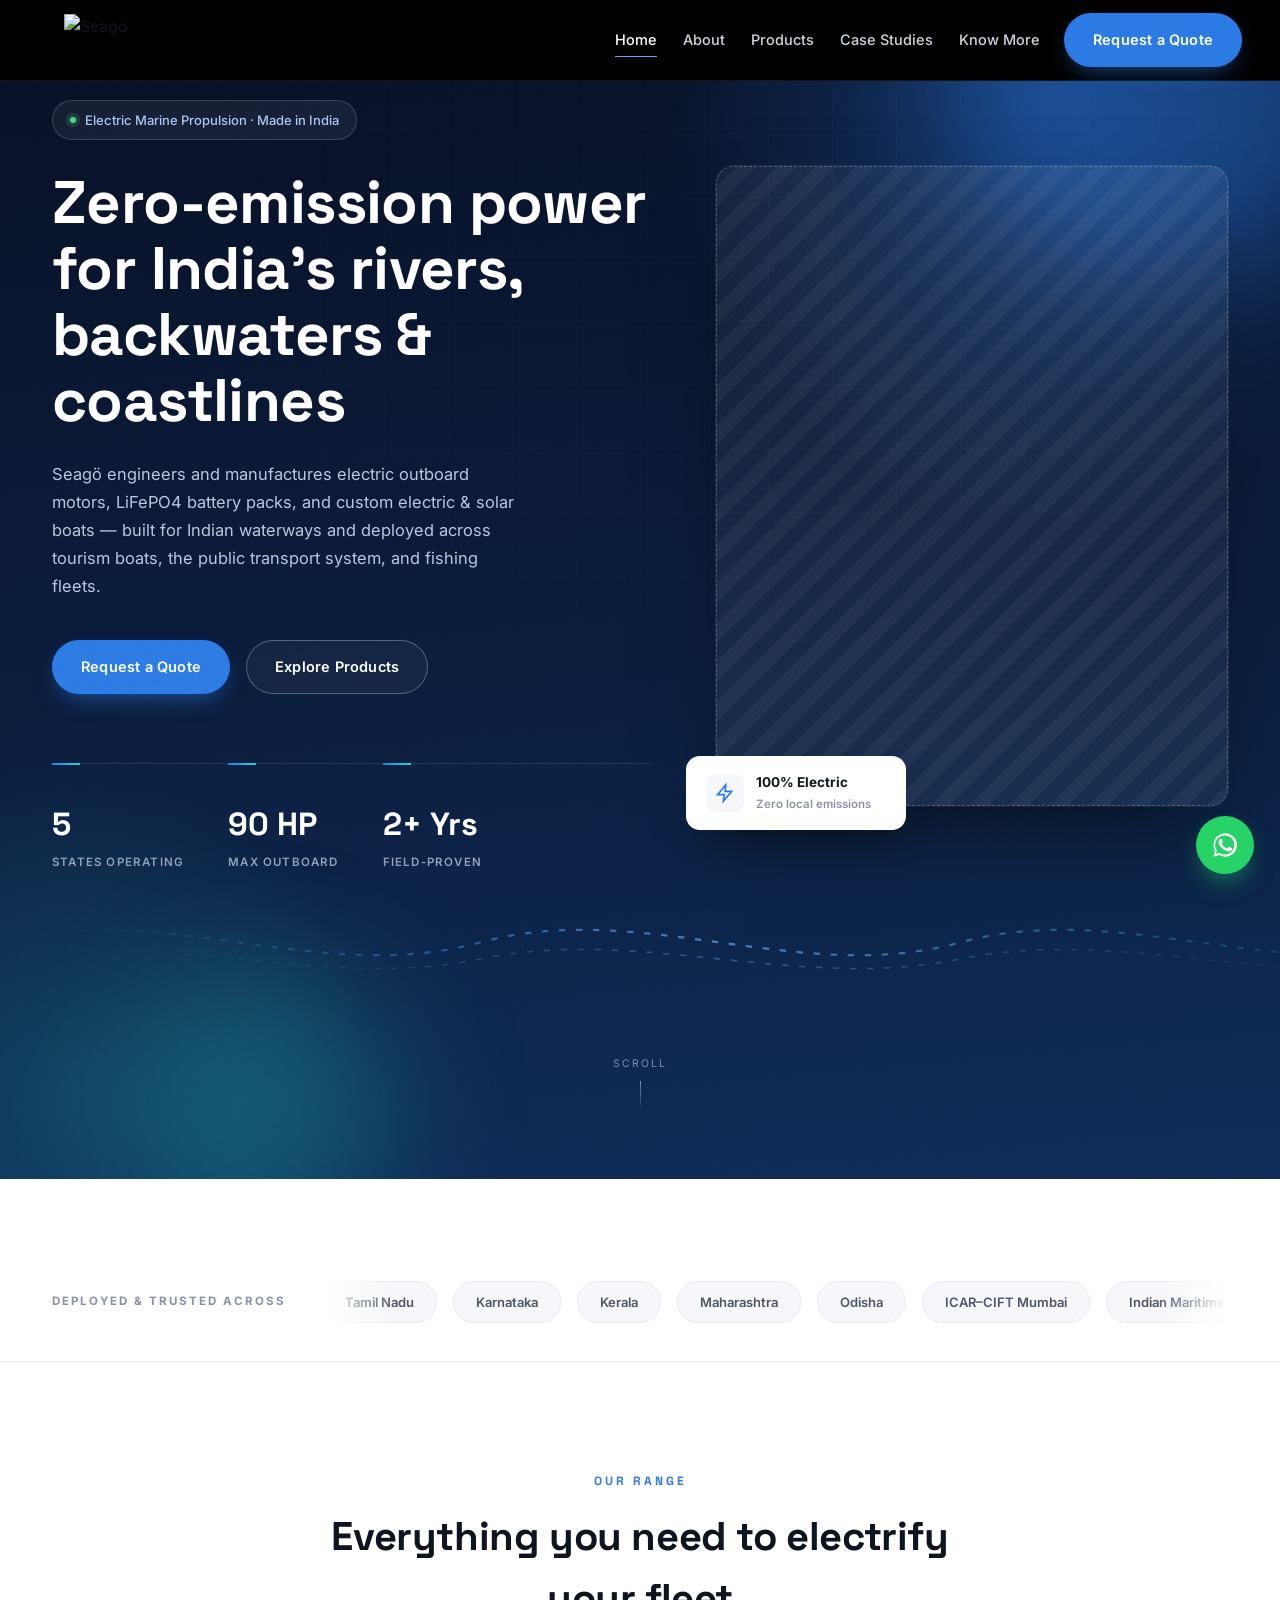
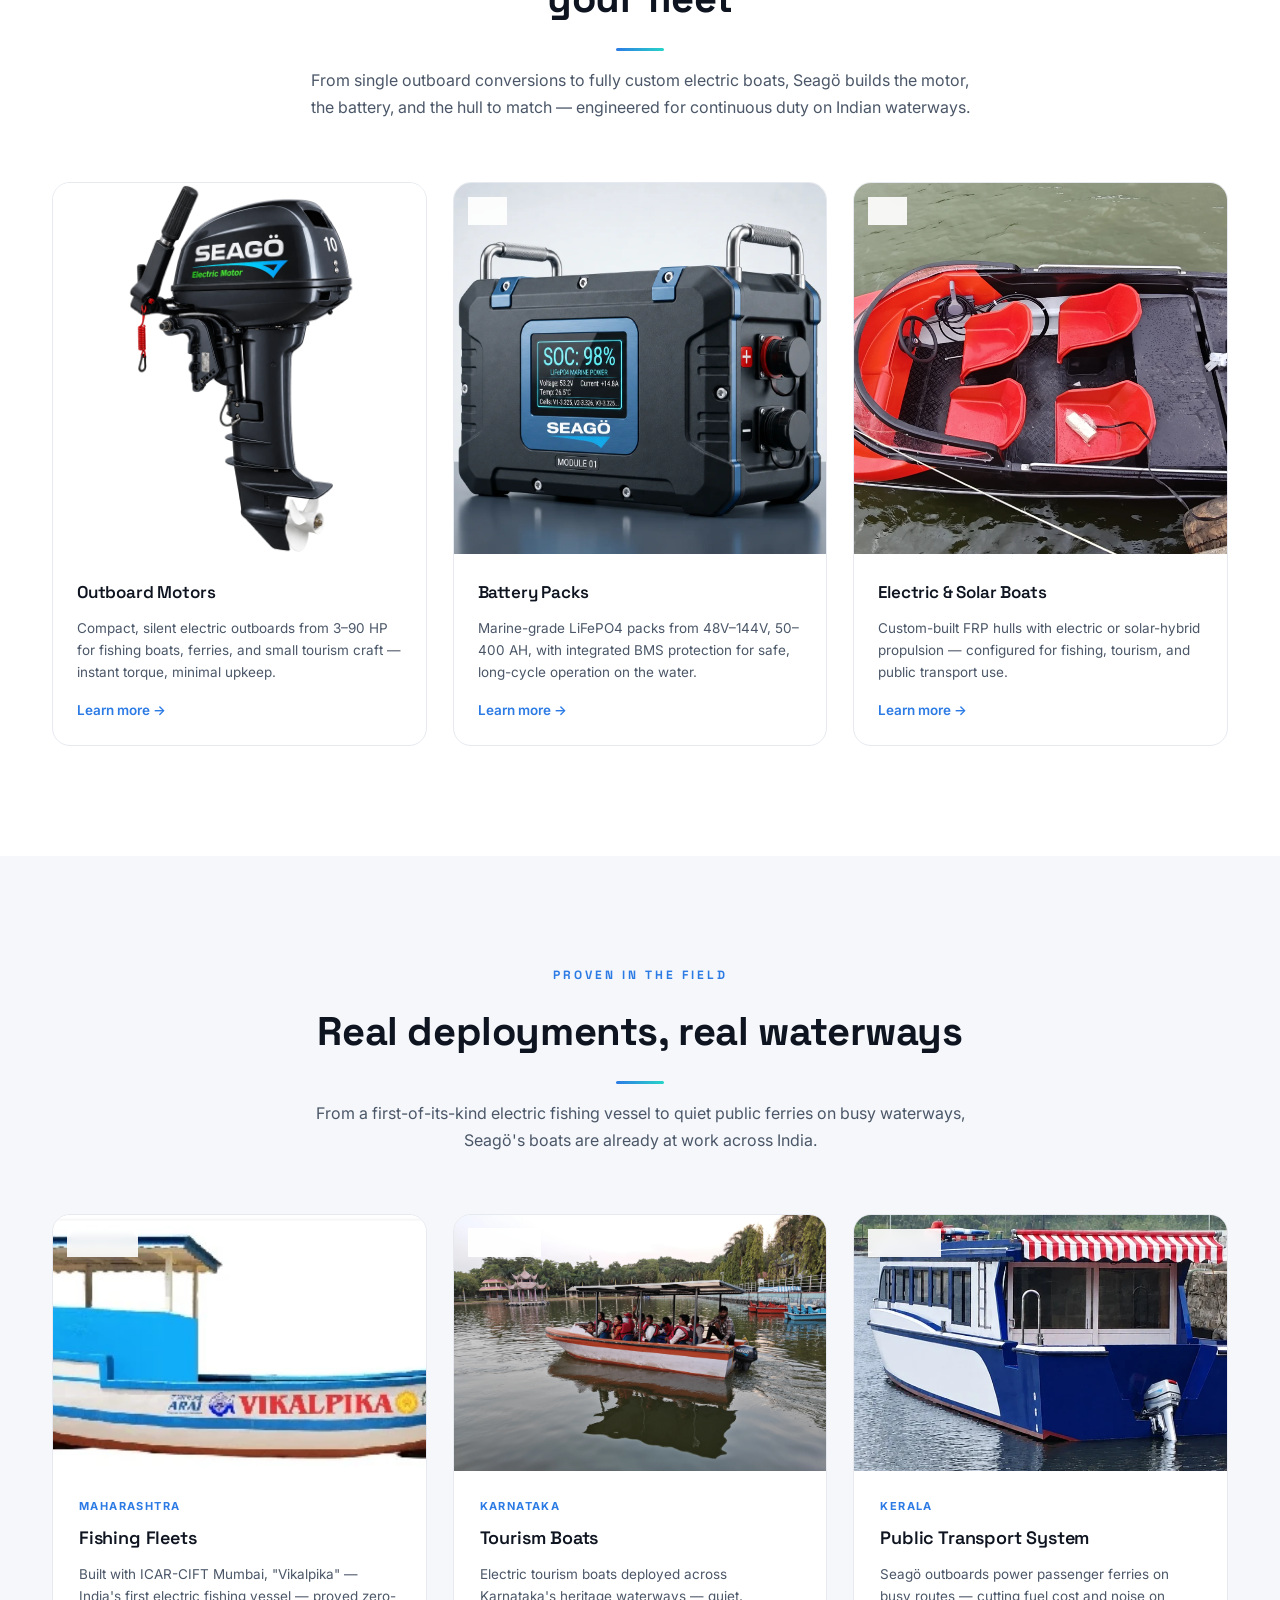
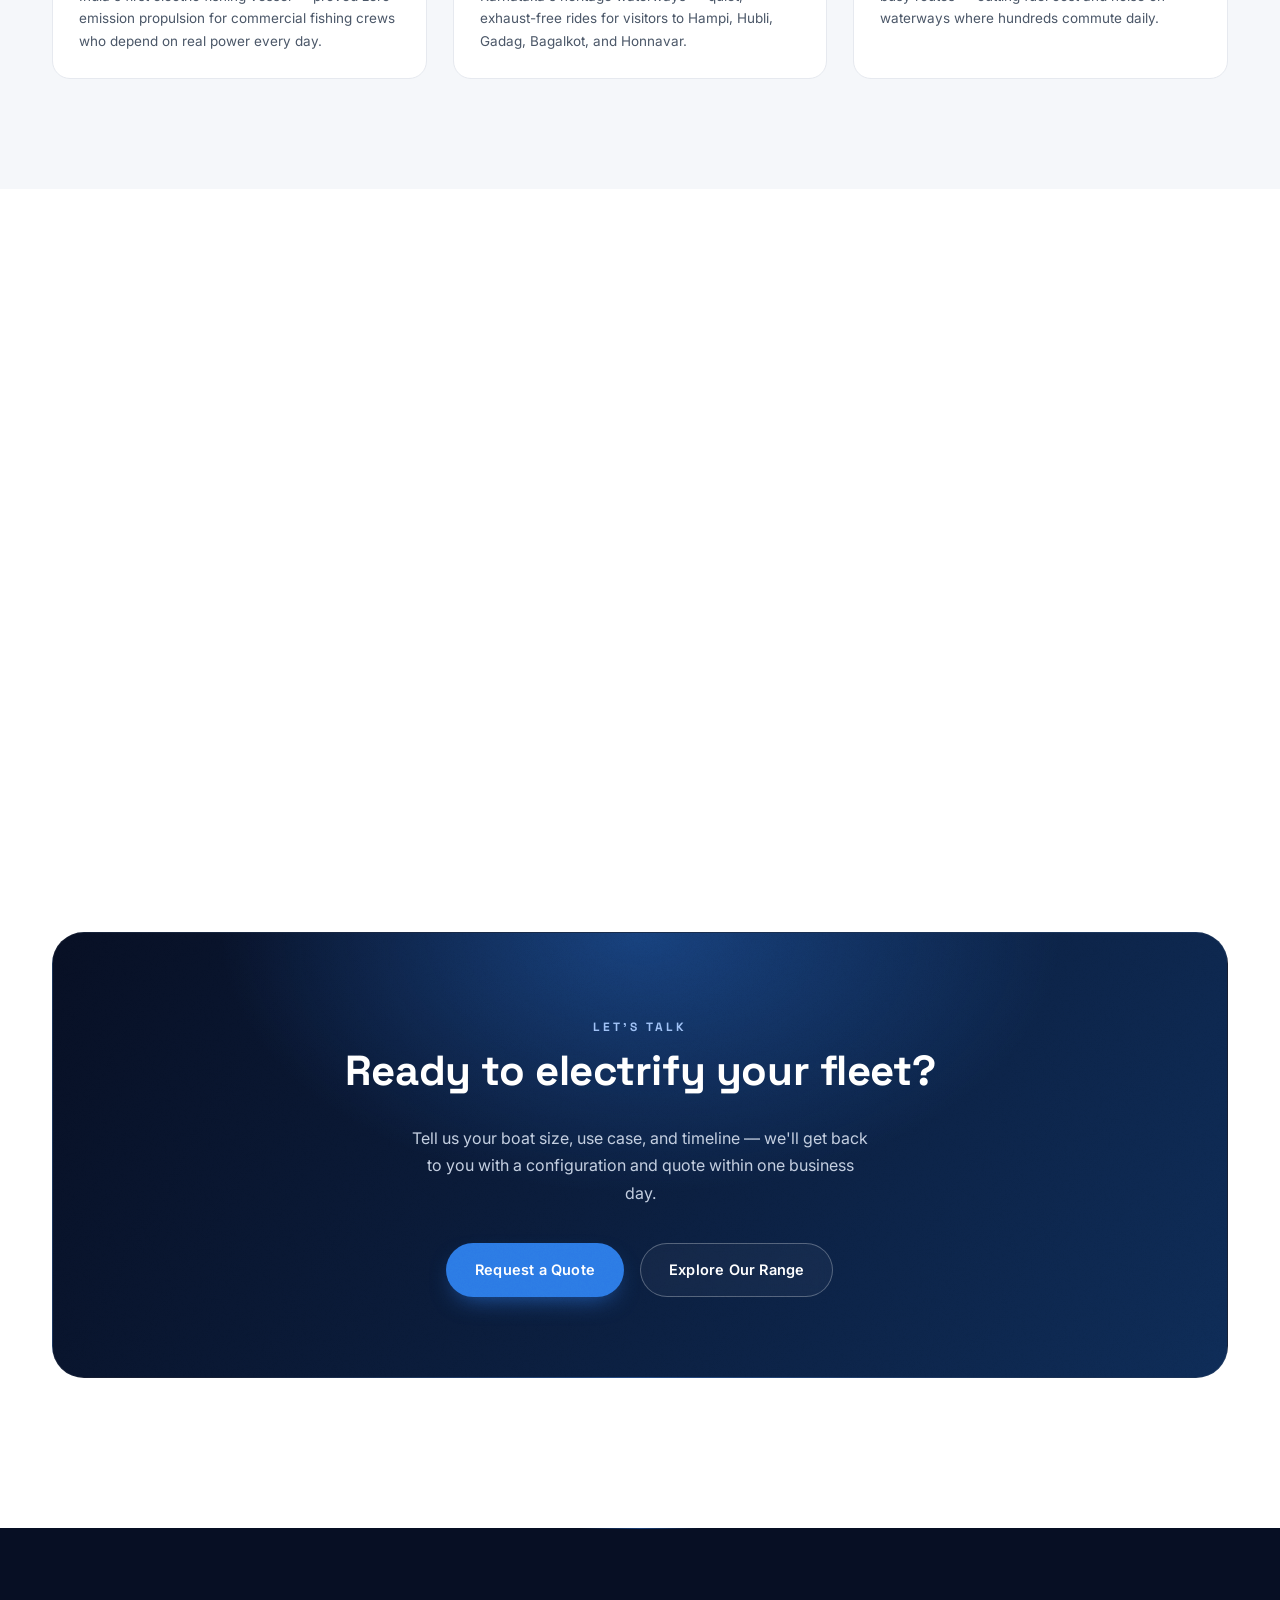
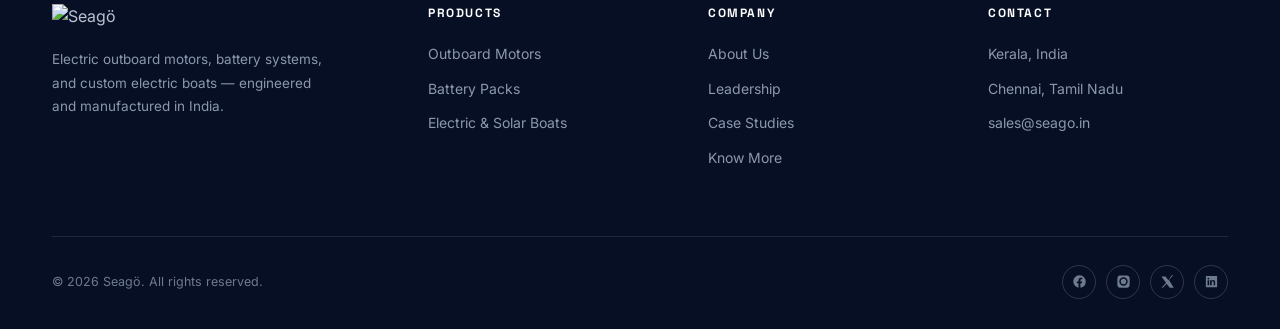
==== commit b0cb73fc: "Build the Know More page and add a quote form modal across the site Muted media re-encoded into asse" ====
--- a/index.html
+++ b/index.html
@@ -30,7 +30,7 @@
       <a href="know-more.html">Know More</a>
     </nav>
     <div class="nav-cta">
-      <a class="btn btn-primary magnetic" href="contact.html">Request a Quote</a>
+      <a class="btn btn-primary magnetic" href="contact.html" data-quote-open>Request a Quote</a>
       <button class="burger" id="burger" aria-label="Menu"><span></span><span></span><span></span></button>
     </div>
   </div>
@@ -42,7 +42,7 @@
   <a href="products.html">Products</a>
   <a href="case-studies.html">Case Studies</a>
   <a href="know-more.html">Know More</a>
-  <a class="btn btn-primary" href="contact.html">Request a Quote</a>
+  <a class="btn btn-primary" href="contact.html" data-quote-open>Request a Quote</a>
 </div>
 
 <!-- ================= HERO ================= -->
@@ -60,7 +60,7 @@
         <p>Seagö engineers and manufactures electric outboard motors, LiFePO4 battery packs, and custom electric &amp; solar boats — built for Indian waterways and deployed across tourism boats, the public transport system, and fishing fleets.</p>
       </div>
       <div class="hero-actions">
-        <a class="btn btn-primary magnetic" href="contact.html">Request a Quote</a>
+        <a class="btn btn-primary magnetic" href="contact.html" data-quote-open>Request a Quote</a>
         <a class="btn btn-ghost magnetic" href="products.html">Explore Products</a>
       </div>
       <div class="hero-stats">
@@ -268,7 +268,7 @@
         <h2 class="cta-title">Ready to electrify your fleet?</h2>
         <p class="cta-text">Tell us your boat size, use case, and timeline — we'll get back to you with a configuration and quote within one business day.</p>
         <div class="cta-actions">
-          <a class="btn btn-primary magnetic" href="contact.html">Request a Quote</a>
+          <a class="btn btn-primary magnetic" href="contact.html" data-quote-open>Request a Quote</a>
           <a class="btn btn-ghost magnetic" href="products.html">Explore Our Range</a>
         </div>
       </div>
@@ -323,5 +323,73 @@
   <svg viewBox="0 0 24 24"><path d="M17.5 14.4c-.3-.1-1.7-.9-2-1-.3-.1-.5-.1-.6.1-.2.3-.7 1-.9 1.2-.2.2-.3.2-.6.1-.3-.1-1.3-.5-2.4-1.5-.9-.8-1.5-1.8-1.7-2.1-.2-.3 0-.5.1-.6.1-.1.3-.3.4-.5.1-.1.2-.3.3-.4.1-.2 0-.4 0-.5 0-.1-.6-1.5-.8-2-.2-.5-.4-.5-.6-.5h-.5c-.2 0-.5.1-.7.3-.3.3-1 1-1 2.4s1 2.8 1.1 3c.1.2 2 3.1 4.9 4.3.7.3 1.2.5 1.7.6.7.2 1.3.2 1.8.1.5-.1 1.7-.7 2-1.4.2-.6.2-1.2.2-1.3-.1-.1-.3-.2-.6-.3z"/><path d="M12 2a10 10 0 0 0-8.6 15L2 22l5.2-1.4A10 10 0 1 0 12 2zm0 18.2c-1.6 0-3.1-.4-4.4-1.2l-.3-.2-3.1.8.8-3-.2-.3A8.2 8.2 0 1 1 12 20.2z"/></svg>
 </a>
 
+
+<!-- ================= QUOTE MODAL ================= -->
+<div class="quote-modal" id="quoteModal" aria-hidden="true" role="dialog" aria-modal="true" aria-labelledby="quoteModalTitle">
+  <div class="quote-modal__backdrop" data-close-quote></div>
+  <div class="quote-modal__box">
+    <div class="quote-modal__head">
+      <div class="quote-modal__intro">
+        <span class="eyebrow" style="color:var(--blue)">REQUEST A QUOTE</span>
+        <h3 id="quoteModalTitle">Tell us about your boat</h3>
+        <p>Share your vessel size, use case, and timeline — our team will get back to you with pricing, specs, and lead time within one business day.</p>
+      </div>
+      <button class="quote-modal__close" type="button" data-close-quote aria-label="Close quote form">&times;</button>
+    </div>
+    <div class="quote-modal__body">
+      <form id="quoteModalForm" class="quote-form">
+        <input type="hidden" name="access_key" value="YOUR_WEB3FORMS_ACCESS_KEY">
+        <input type="hidden" name="subject" value="New Quote Request — Seagö Website">
+        <input type="hidden" name="from_name" value="Seagö Website">
+        <input type="checkbox" name="botcheck" class="hidden-field" tabindex="-1" autocomplete="off">
+
+        <div class="field-row">
+          <div class="field">
+            <label for="qm-name">Full Name *</label>
+            <input id="qm-name" type="text" name="name" required>
+          </div>
+          <div class="field">
+            <label for="qm-company">Company Name</label>
+            <input id="qm-company" type="text" name="company">
+          </div>
+        </div>
+
+        <div class="field-row">
+          <div class="field">
+            <label for="qm-email">Email *</label>
+            <input id="qm-email" type="email" name="email" required>
+          </div>
+          <div class="field">
+            <label for="qm-phone">Phone</label>
+            <input id="qm-phone" type="tel" name="phone">
+          </div>
+        </div>
+
+        <div class="field">
+          <label for="qm-interest">Product Interest</label>
+          <select id="qm-interest" name="product_interest">
+            <option value="">Select an option</option>
+            <option>Outboard Motor</option>
+            <option>Battery Pack</option>
+            <option>Electric / Solar Boat</option>
+            <option>Service &amp; Spares Support</option>
+            <option>Other</option>
+          </select>
+        </div>
+
+        <div class="field">
+          <label for="qm-message">Your Requirements *</label>
+          <textarea id="qm-message" name="message" rows="4" required placeholder="Tell us about your boat size, use case, and timeline..."></textarea>
+        </div>
+
+        <button type="submit" class="btn btn-primary form-submit">
+          <span class="btn-label">Send Request</span>
+        </button>
+        <div class="form-msg" id="qmFormMsg" role="status" aria-live="polite"></div>
+      </form>
+    </div>
+  </div>
+</div>
+
 </body>
 </html>
--- a/css/style.css
+++ b/css/style.css
@@ -428,6 +428,40 @@
 }
 .trial-link:hover{ gap:11px; }
 
+/* ---------- Know More: featured video, portrait reels, photo gallery ---------- */
+.featured-video{ position:relative; border:1px solid var(--line); border-radius:var(--radius); overflow:hidden; background:#000; }
+.featured-video video{ display:block; width:100%; aspect-ratio:16/9; object-fit:cover; background:#000; }
+.featured-cap{
+  display:flex; align-items:center; justify-content:space-between; gap:16px; flex-wrap:wrap;
+  padding:16px 22px; background:#fff; border-top:1px solid var(--line);
+}
+.featured-cap h3{ font-family:'Space Grotesk',sans-serif; font-size:17px; font-weight:700; color:var(--ink); }
+.featured-cap p{ font-size:13.5px; color:var(--muted); }
+
+.reel-grid{ display:grid; grid-template-columns:repeat(5,1fr); gap:18px; }
+.reel-grid .trial-media{ aspect-ratio:9/16; }
+.reel-grid .trial-body{ padding:16px 16px 18px; gap:6px; }
+.reel-grid .trial-body h3{ font-size:15.5px; }
+.reel-grid .trial-body p{ font-size:13px; }
+.reel-grid .trial-card video{ background:#0B1D3D; }
+
+.gallery-grid{ display:grid; grid-template-columns:repeat(5,1fr); gap:18px; }
+.gallery-item{
+  position:relative; margin:0; overflow:hidden; border-radius:16px;
+  border:1px solid var(--line); background:#0B1D3D; aspect-ratio:4/3;
+  transition:transform .3s, box-shadow .3s, border-color .3s;
+}
+.gallery-item:hover{ transform:translateY(-4px); box-shadow:0 18px 40px -22px rgba(11,29,61,.32); border-color:transparent; }
+.gallery-item img{ display:block; width:100%; height:100%; object-fit:cover; transition:transform .7s cubic-bezier(.2,.8,.2,1); }
+.gallery-item:hover img{ transform:scale(1.06); }
+.gallery-item figcaption{
+  position:absolute; left:12px; bottom:12px; z-index:2;
+  padding:5px 11px; border-radius:999px; font-size:10.5px; font-weight:700;
+  letter-spacing:.6px; text-transform:uppercase; font-family:'Space Grotesk',sans-serif;
+  background:rgba(255,255,255,.92); color:var(--slate); border:1px solid #fff;
+  -webkit-backdrop-filter:blur(4px); backdrop-filter:blur(4px);
+}
+
 /* ---------- PDF modal viewer ---------- */
 .pdf-modal{ position:fixed; inset:0; z-index:200; display:none; align-items:center; justify-content:center; padding:24px; }
 .pdf-modal.open{ display:flex; }
@@ -456,6 +490,36 @@
   .pdf-modal__box{ height:88vh; }
   .pdf-modal__foot{ justify-content:stretch; }
   .pdf-modal__foot .btn{ flex:1; justify-content:center; }
+}
+
+/* ---------- quote modal ---------- */
+.quote-modal{ position:fixed; inset:0; z-index:220; display:none; align-items:center; justify-content:center; padding:24px; }
+.quote-modal.open{ display:flex; }
+.quote-modal__backdrop{ position:absolute; inset:0; background:rgba(7,15,36,.72); -webkit-backdrop-filter:blur(4px); backdrop-filter:blur(4px); }
+.quote-modal__box{
+  position:relative; width:min(640px,100%); max-height:90vh; overflow-y:auto; background:#fff;
+  border-radius:var(--radius); box-shadow:0 40px 90px -20px rgba(0,0,0,.5);
+}
+.quote-modal__head{
+  display:flex; align-items:flex-start; justify-content:space-between; gap:16px;
+  padding:28px 30px 0;
+}
+.quote-modal__intro h3{ font-family:'Space Grotesk',sans-serif; font-size:24px; font-weight:700; letter-spacing:-0.01em; margin:10px 0 8px; }
+.quote-modal__intro p{ color:var(--slate); font-size:14px; line-height:1.6; max-width:440px; }
+.quote-modal__close{
+  width:36px; height:36px; border-radius:50%; border:1px solid var(--line); background:#fff;
+  font-size:20px; line-height:1; cursor:pointer; color:var(--slate); flex:none;
+  transition:border-color .2s, color .2s;
+}
+.quote-modal__close:hover{ border-color:var(--navy); color:var(--navy); }
+.quote-modal__body{ padding:24px 30px 30px; }
+.quote-modal .form-submit{ margin-top:2px; }
+@media (max-width:640px){
+  .quote-modal{ padding:12px; }
+  .quote-modal__head{ padding:22px 20px 0; }
+  .quote-modal__body{ padding:20px 20px 24px; }
+  .quote-modal__intro h3{ font-size:21px; }
+  .quote-modal__box{ max-height:94vh; }
 }
 
 /* ================= ABOUT PAGE ================= */
@@ -560,7 +624,9 @@
   .product-block.reverse .product-row .product-media{ order:-1; }
   .loc-grid{ grid-template-columns:1fr; }
   .stat-strip{ gap:34px 44px; }
-  .trial-grid{ grid-template-columns:1fr; }
+  .trial-grid{ grid-template-columns:repeat(2,1fr); }
+  .reel-grid{ grid-template-columns:repeat(3,1fr); }
+  .gallery-grid{ grid-template-columns:repeat(3,1fr); }
 }
 @media (max-width:720px){
   header.nav .wrap{ padding:0 18px; }
@@ -574,6 +640,9 @@
   .mobile-menu .btn{ width:100%; justify-content:center; }
   .wrap{ padding:0 20px; }
   .grid-4{ grid-template-columns:1fr 1fr; }
+  .trial-grid{ grid-template-columns:1fr; }
+  .reel-grid{ grid-template-columns:repeat(2,1fr); gap:14px; }
+  .gallery-grid{ grid-template-columns:repeat(2,1fr); gap:14px; }
   .hero{ padding:100px 0 56px; }
   .hero-stats{ gap:30px 34px; }
   .wave-wrap{ height:70px; }
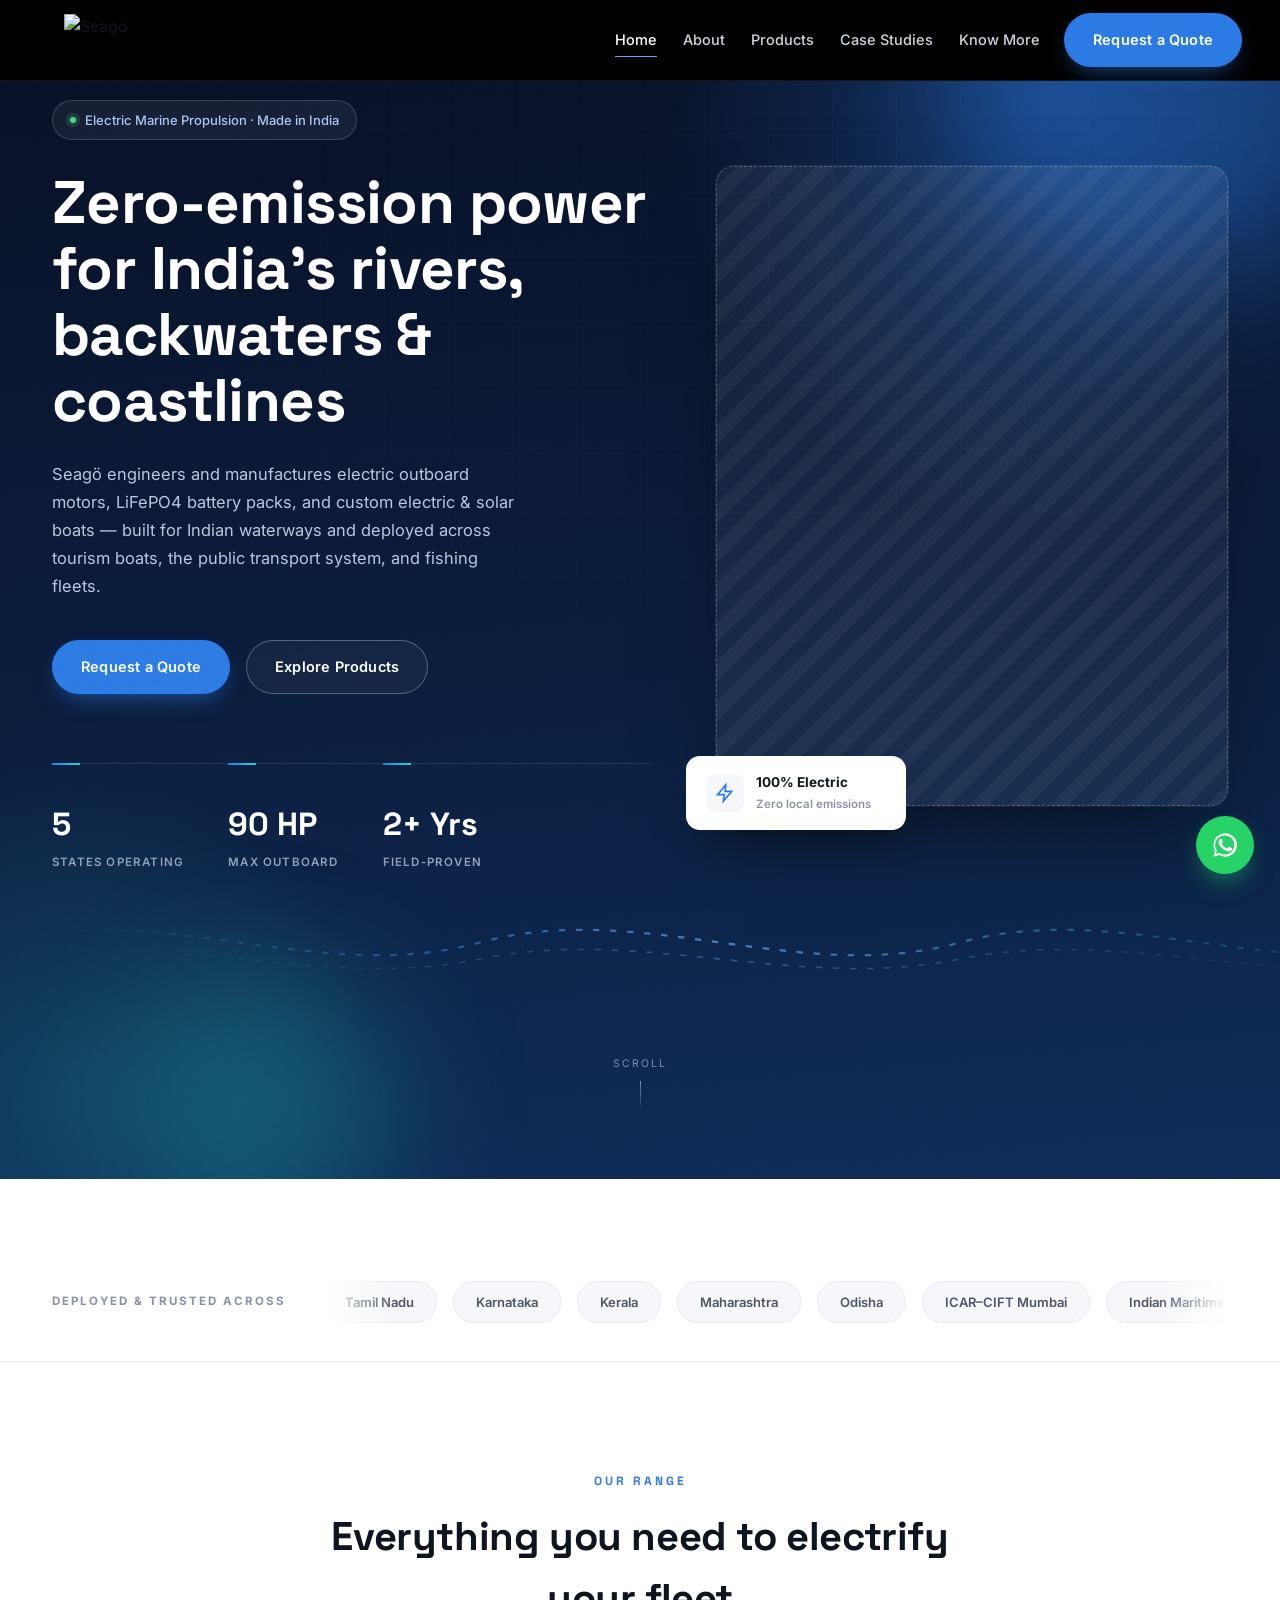
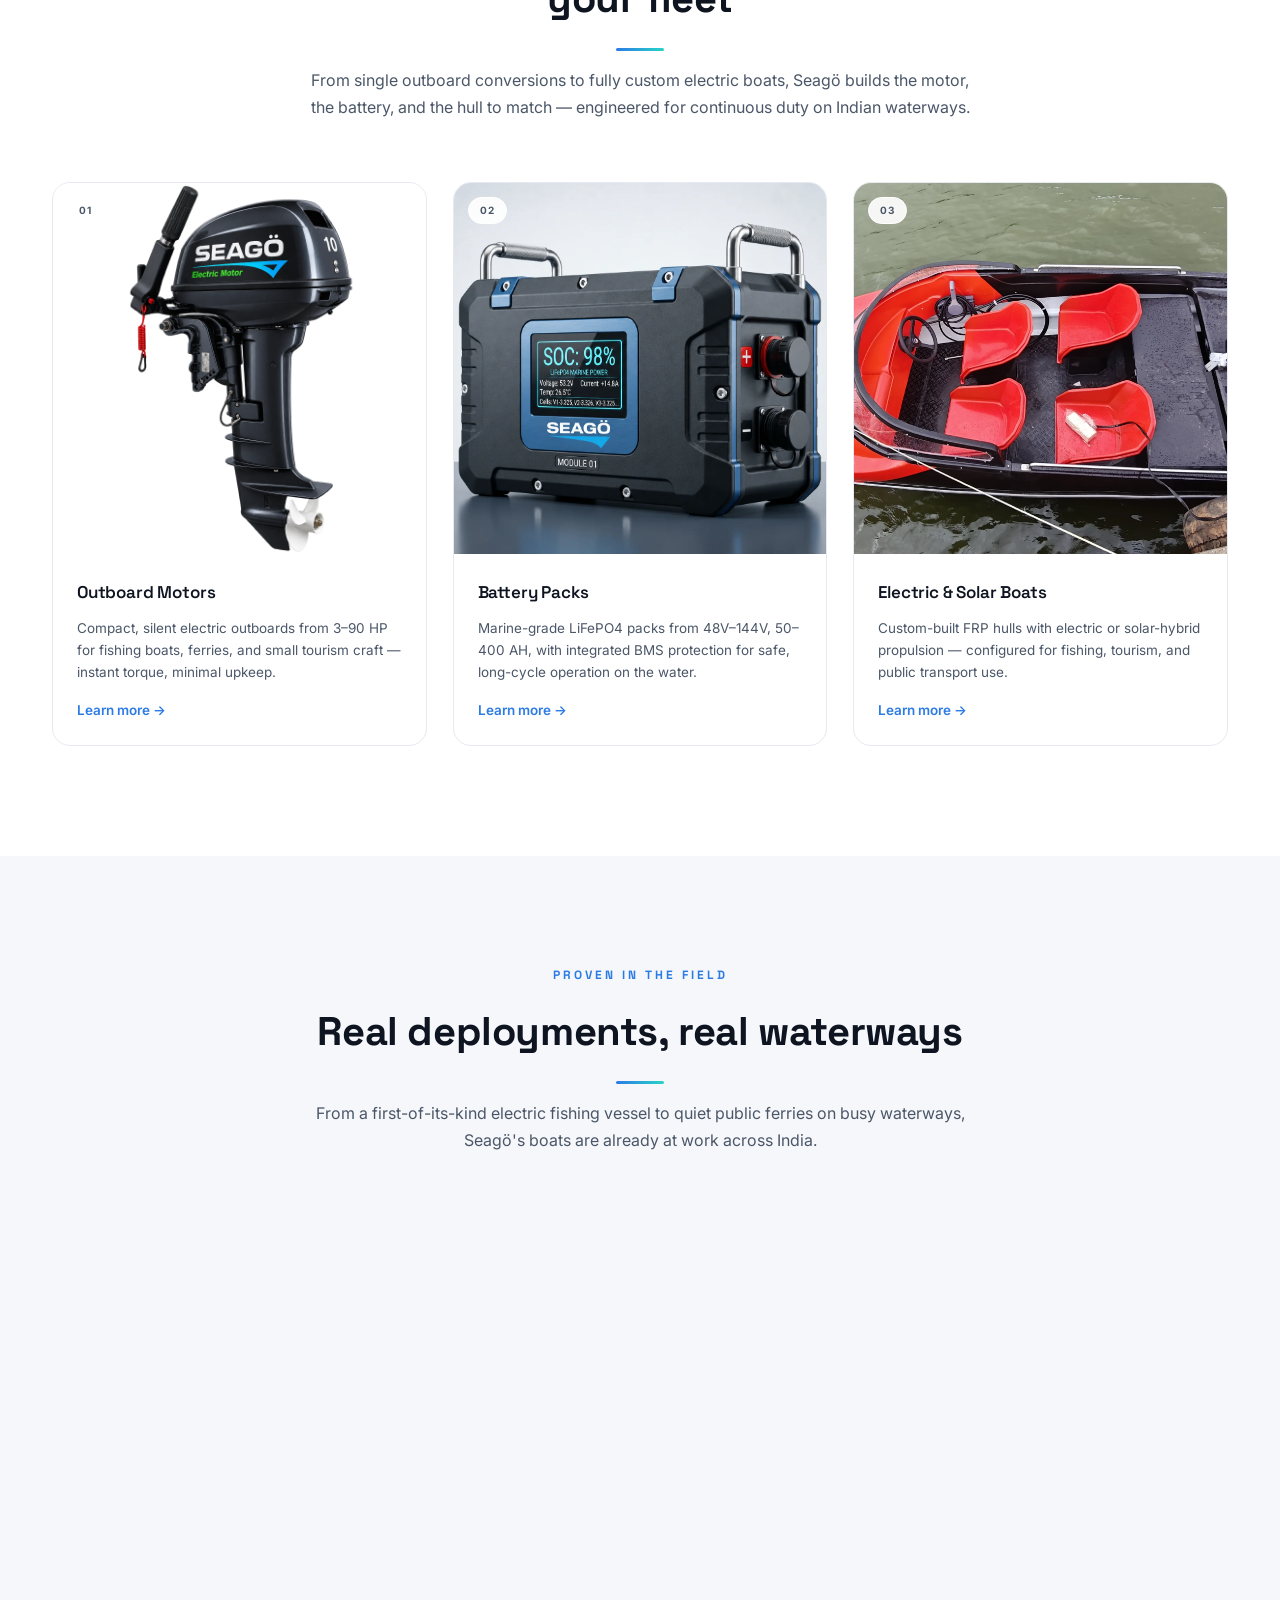
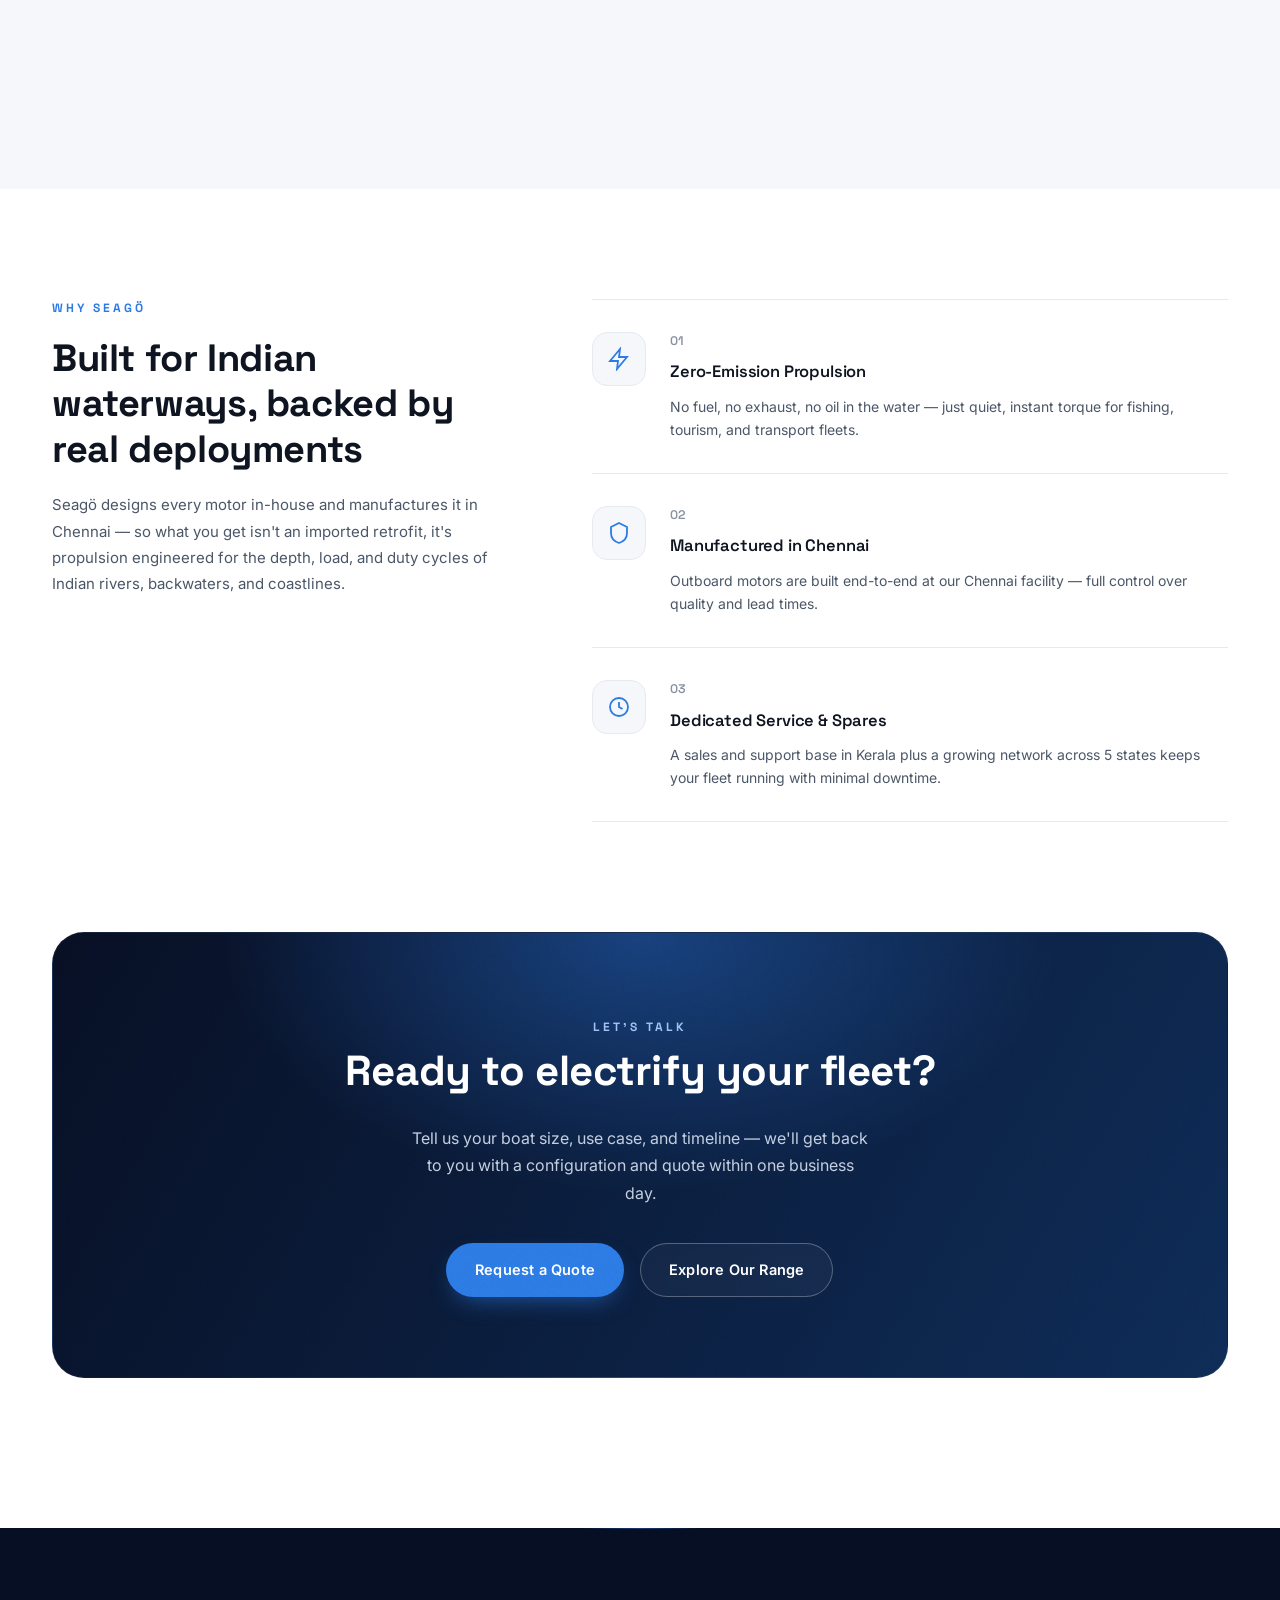
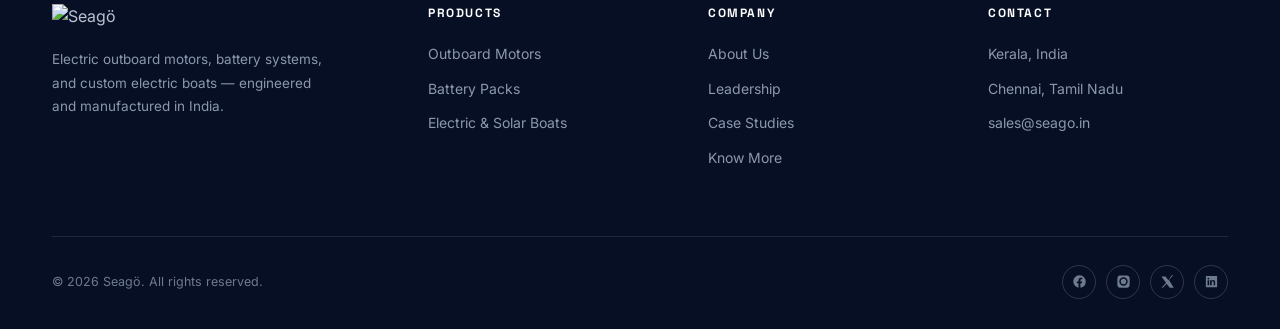
==== commit 2ed36ead: "Link the Facebook and Instagram profiles from every footer" ====
--- a/index.html
+++ b/index.html
@@ -306,10 +306,10 @@
     </div>
     <div class="footer-bottom">
       <span>© 2026 Seagö. All rights reserved.</span>
-      <!-- TODO: replace href="#" with the real Seago profile URLs once the accounts are created -->
+      <!-- TODO: add the X (Twitter) and LinkedIn profile URLs once those accounts exist -->
       <div class="footer-social">
-        <a href="#" data-social="facebook" aria-label="Facebook"><svg viewBox="0 0 24 24" fill="currentColor"><path d="M22 12a10 10 0 1 0-11.6 9.9v-7H7.9V12h2.5V9.8c0-2.5 1.5-3.9 3.8-3.9 1.1 0 2.2.2 2.2.2v2.4h-1.3c-1.2 0-1.6.8-1.6 1.6V12h2.8l-.4 2.9h-2.4v7A10 10 0 0 0 22 12z"/></svg></a>
-        <a href="#" data-social="instagram" aria-label="Instagram"><svg viewBox="0 0 24 24" fill="currentColor"><path d="M12 2.2c3.2 0 3.6 0 4.9.1 1.2.1 1.8.2 2.2.4.6.2 1 .5 1.4.9.4.4.7.8.9 1.4.2.4.4 1 .4 2.2.1 1.3.1 1.7.1 4.9s0 3.6-.1 4.9c-.1 1.2-.2 1.8-.4 2.2-.2.6-.5 1-.9 1.4-.4.4-.8.7-1.4.9-.4.2-1 .4-2.2.4-1.3.1-1.7.1-4.9.1s-3.6 0-4.9-.1c-1.2-.1-1.8-.2-2.2-.4-.6-.2-1-.5-1.4-.9-.4-.4-.7-.8-.9-1.4-.2-.4-.4-1-.4-2.2C2.2 15.6 2.2 15.2 2.2 12s0-3.6.1-4.9c.1-1.2.2-1.8.4-2.2.2-.6.5-1 .9-1.4.4-.4.8-.7 1.4-.9.4-.2 1-.4 2.2-.4C8.4 2.2 8.8 2.2 12 2.2zm0 3.1A6.7 6.7 0 1 0 18.7 12 6.7 6.7 0 0 0 12 5.3zm0 11A4.3 4.3 0 1 1 16.3 12 4.3 4.3 0 0 1 12 16.3zm6.9-11.3a1.6 1.6 0 1 1-1.6-1.6 1.6 1.6 0 0 1 1.6 1.6z"/></svg></a>
+        <a href="https://www.facebook.com/profile.php?id=61595336871370" target="_blank" rel="noopener" data-social="facebook" aria-label="Facebook"><svg viewBox="0 0 24 24" fill="currentColor"><path d="M22 12a10 10 0 1 0-11.6 9.9v-7H7.9V12h2.5V9.8c0-2.5 1.5-3.9 3.8-3.9 1.1 0 2.2.2 2.2.2v2.4h-1.3c-1.2 0-1.6.8-1.6 1.6V12h2.8l-.4 2.9h-2.4v7A10 10 0 0 0 22 12z"/></svg></a>
+        <a href="https://www.instagram.com/seagowaters/" target="_blank" rel="noopener" data-social="instagram" aria-label="Instagram"><svg viewBox="0 0 24 24" fill="currentColor"><path d="M12 2.2c3.2 0 3.6 0 4.9.1 1.2.1 1.8.2 2.2.4.6.2 1 .5 1.4.9.4.4.7.8.9 1.4.2.4.4 1 .4 2.2.1 1.3.1 1.7.1 4.9s0 3.6-.1 4.9c-.1 1.2-.2 1.8-.4 2.2-.2.6-.5 1-.9 1.4-.4.4-.8.7-1.4.9-.4.2-1 .4-2.2.4-1.3.1-1.7.1-4.9.1s-3.6 0-4.9-.1c-1.2-.1-1.8-.2-2.2-.4-.6-.2-1-.5-1.4-.9-.4-.4-.7-.8-.9-1.4-.2-.4-.4-1-.4-2.2C2.2 15.6 2.2 15.2 2.2 12s0-3.6.1-4.9c.1-1.2.2-1.8.4-2.2.2-.6.5-1 .9-1.4.4-.4.8-.7 1.4-.9.4-.2 1-.4 2.2-.4C8.4 2.2 8.8 2.2 12 2.2zm0 3.1A6.7 6.7 0 1 0 18.7 12 6.7 6.7 0 0 0 12 5.3zm0 11A4.3 4.3 0 1 1 16.3 12 4.3 4.3 0 0 1 12 16.3zm6.9-11.3a1.6 1.6 0 1 1-1.6-1.6 1.6 1.6 0 0 1 1.6 1.6z"/></svg></a>
         <a href="#" data-social="twitter" aria-label="X (Twitter)"><svg viewBox="0 0 24 24" fill="currentColor"><path d="M18.9 2H21l-6.6 7.5L22 22h-6.5l-5-6.6L4.7 22H2.6l7-8-7.3-9.9h6.6l4.5 6z"/></svg></a>
         <a href="#" data-social="linkedin" aria-label="LinkedIn"><svg viewBox="0 0 24 24" fill="currentColor"><path d="M20.4 3H3.6A.6.6 0 0 0 3 3.6v16.8a.6.6 0 0 0 .6.6h16.8a.6.6 0 0 0 .6-.6V3.6a.6.6 0 0 0-.6-.6zM8.3 18.1H5.7V9.9h2.6v8.2zM7 8.8a1.5 1.5 0 1 1 0-3 1.5 1.5 0 0 1 0 3zm11.1 9.3h-2.6v-4.3c0-1 0-2.4-1.5-2.4s-1.7 1.1-1.7 2.3v4.4H9.7V9.9h2.5v1.1a2.7 2.7 0 0 1 2.5-1.4c2.6 0 3.1 1.7 3.1 4v4.5z"/></svg></a>
       </div>
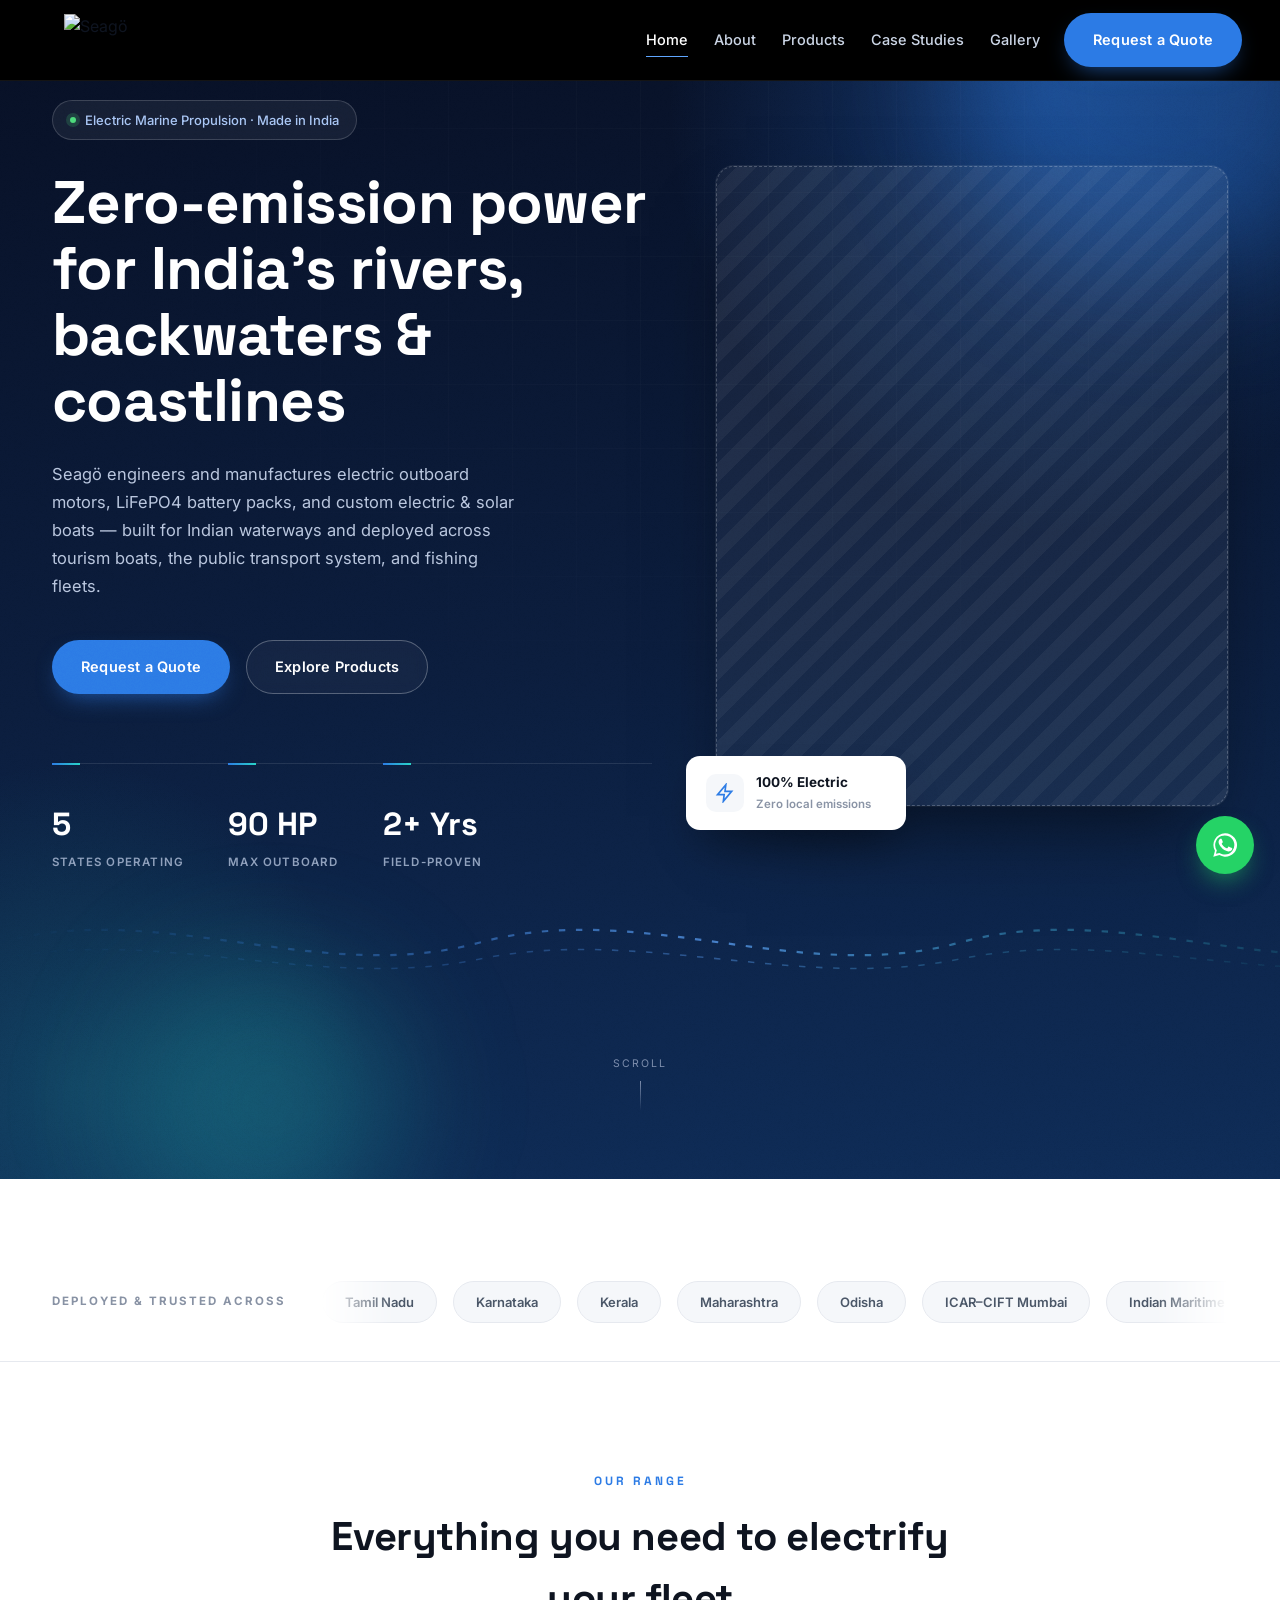
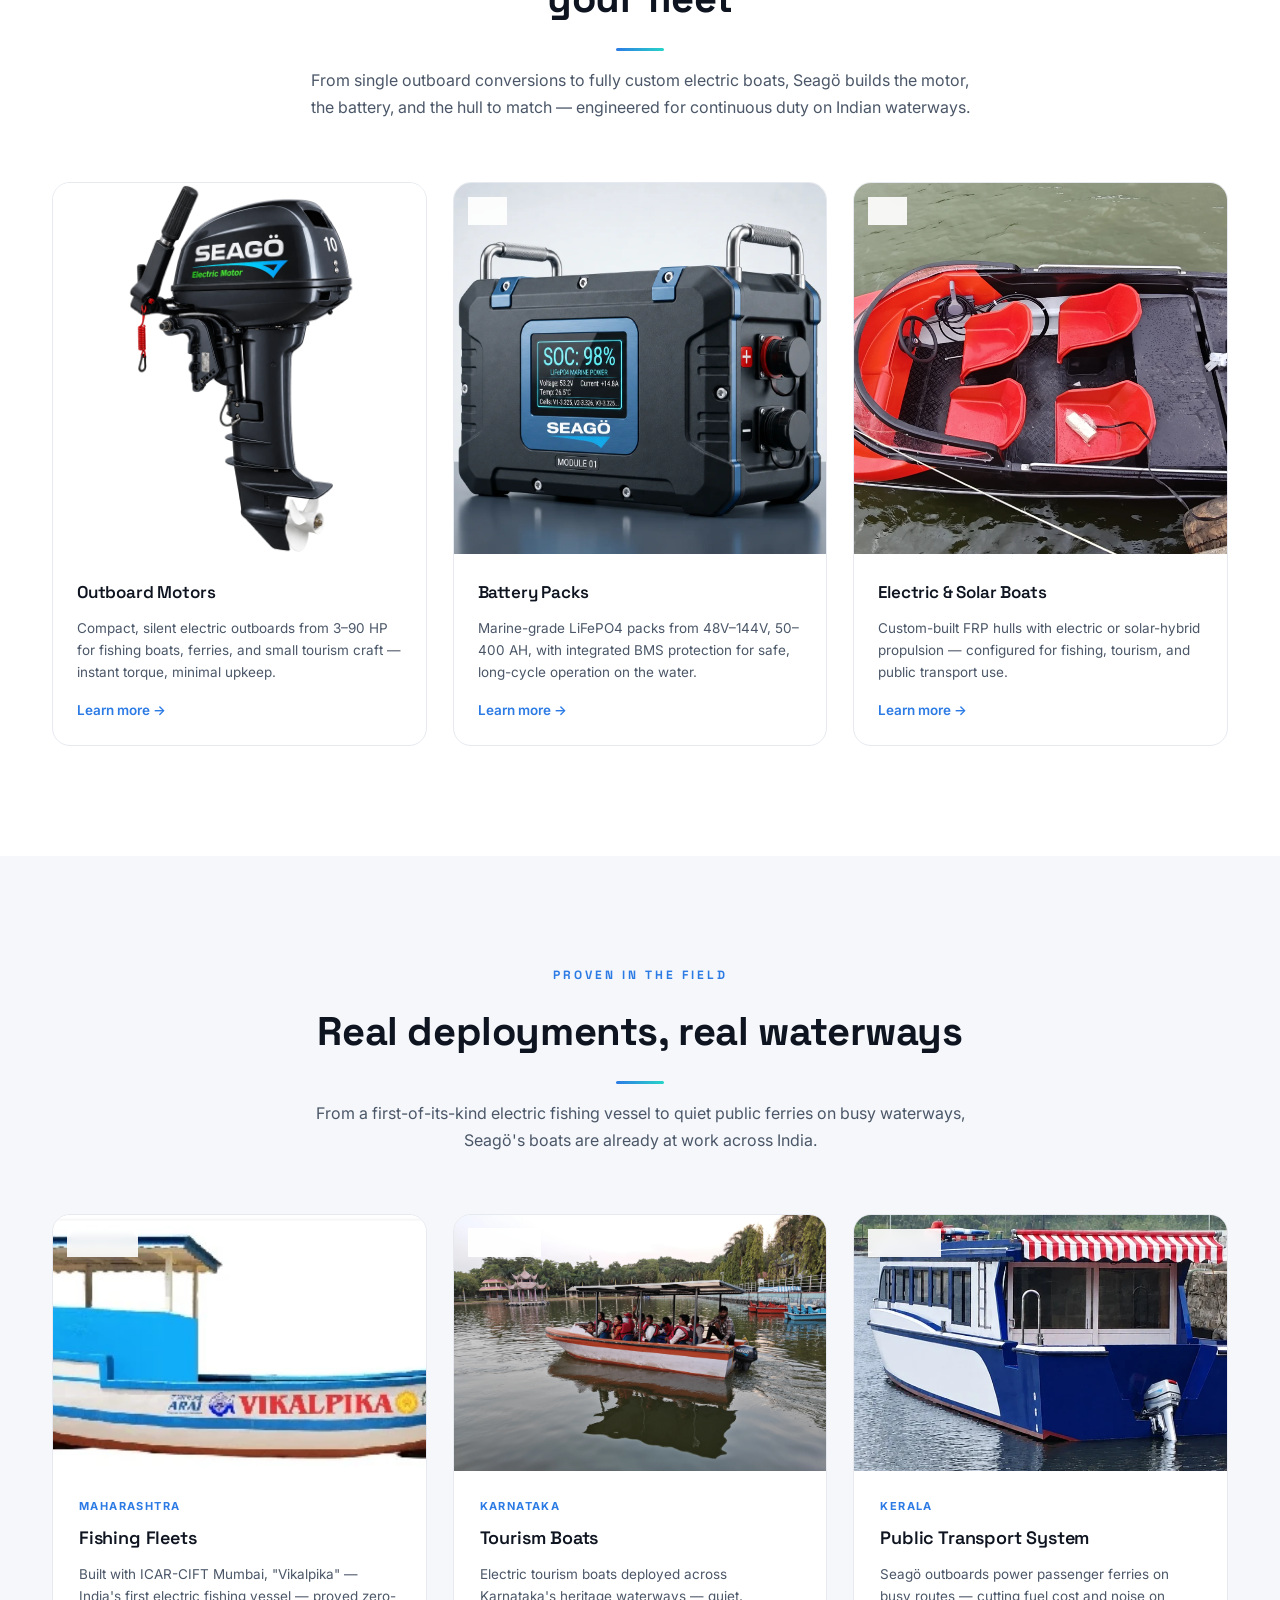
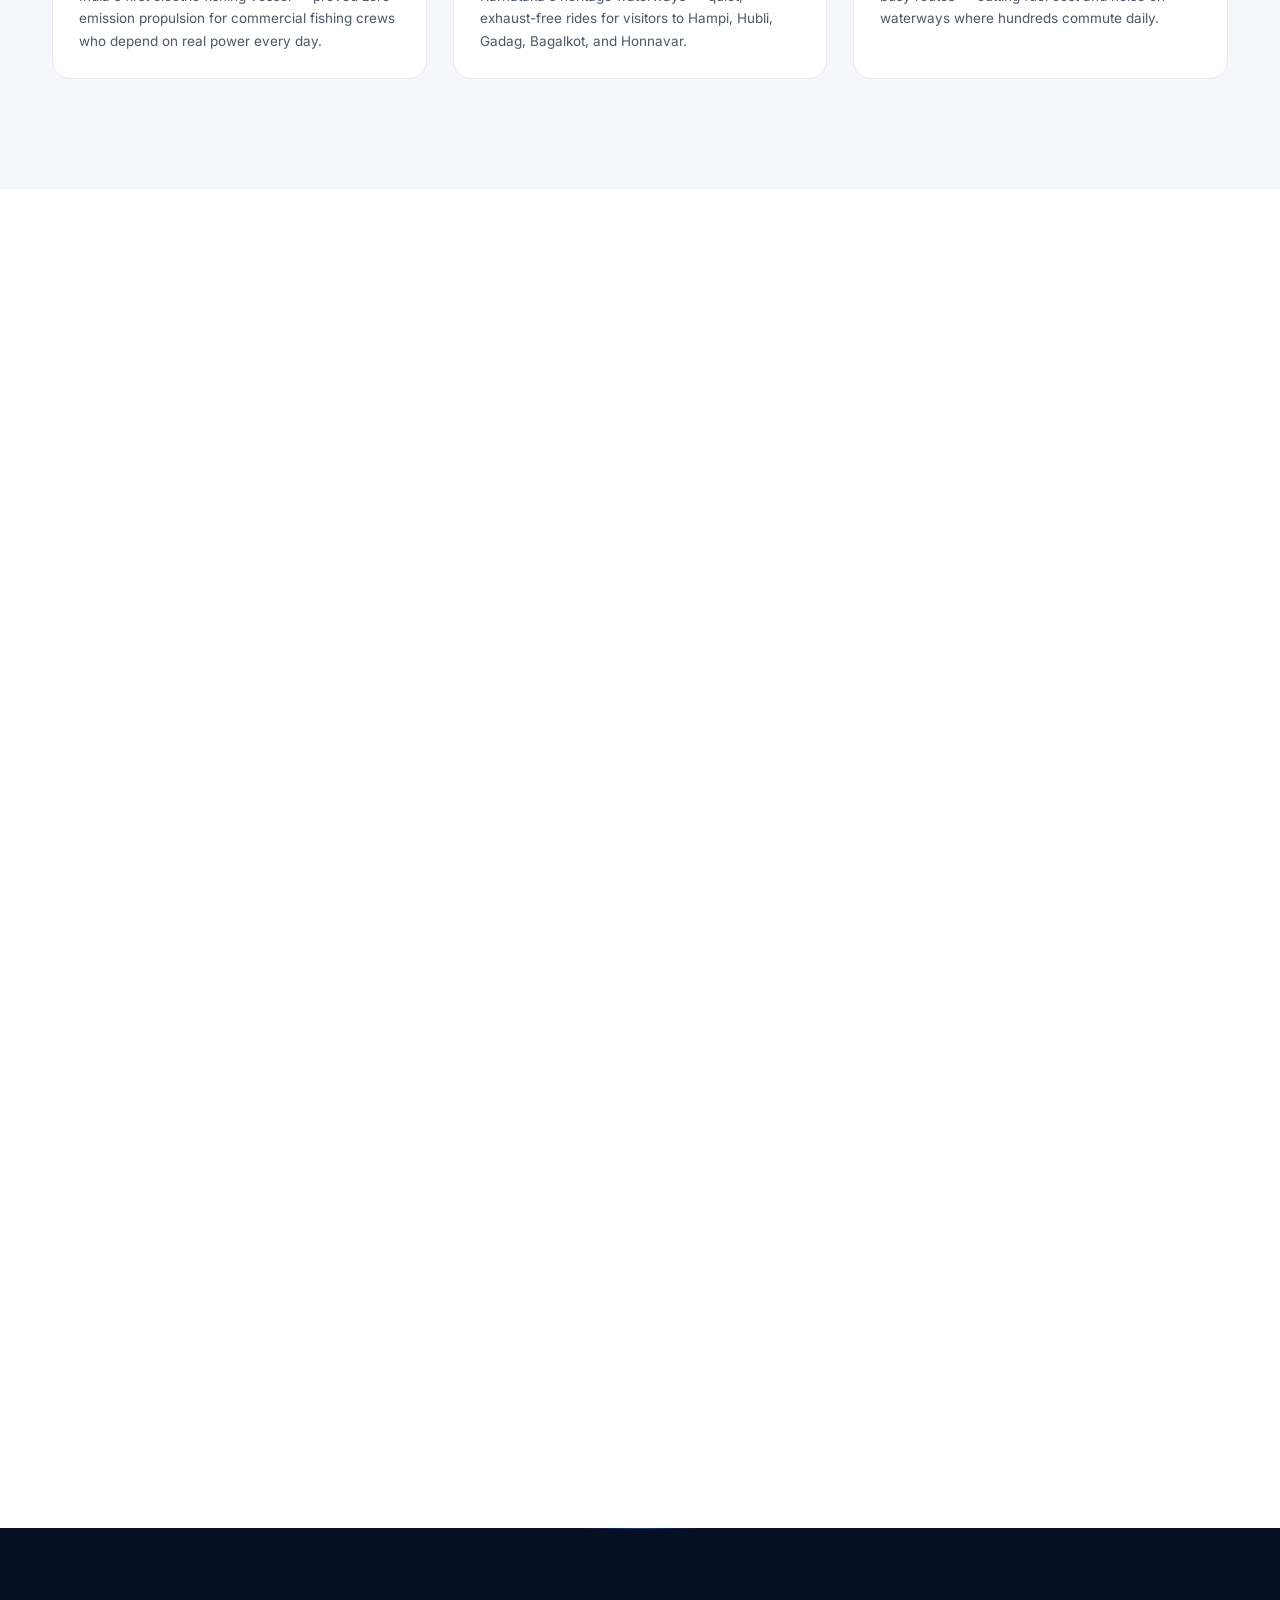
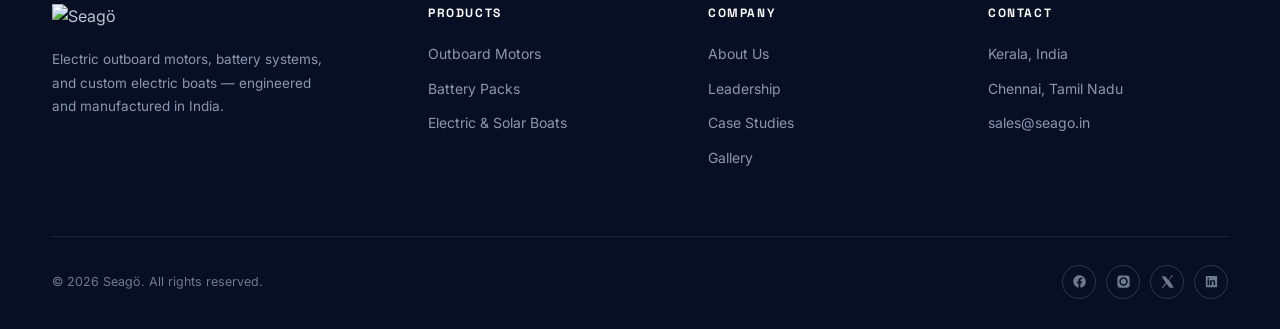
==== commit e0bea92c: "Rename the Know More page to gallery.html and enable the Web3Forms quote form" ====
--- a/index.html
+++ b/index.html
@@ -27,7 +27,7 @@
       <a href="about.html">About</a>
       <a href="products.html">Products</a>
       <a href="case-studies.html">Case Studies</a>
-      <a href="know-more.html">Know More</a>
+      <a href="gallery.html">Gallery</a>
     </nav>
     <div class="nav-cta">
       <a class="btn btn-primary magnetic" href="contact.html" data-quote-open>Request a Quote</a>
@@ -41,7 +41,7 @@
   <a href="about.html">About</a>
   <a href="products.html">Products</a>
   <a href="case-studies.html">Case Studies</a>
-  <a href="know-more.html">Know More</a>
+  <a href="gallery.html">Gallery</a>
   <a class="btn btn-primary" href="contact.html" data-quote-open>Request a Quote</a>
 </div>
 
@@ -295,7 +295,7 @@
         <a href="about.html">About Us</a>
         <a href="about.html#founder">Leadership</a>
         <a href="case-studies.html">Case Studies</a>
-        <a href="know-more.html">Know More</a>
+        <a href="gallery.html">Gallery</a>
       </div>
       <div class="footer-col">
         <h5>Contact</h5>
@@ -338,7 +338,7 @@
     </div>
     <div class="quote-modal__body">
       <form id="quoteModalForm" class="quote-form">
-        <input type="hidden" name="access_key" value="YOUR_WEB3FORMS_ACCESS_KEY">
+        <input type="hidden" name="access_key" value="12fe7002-524c-4c4c-a9c9-cd31891d7432">
         <input type="hidden" name="subject" value="New Quote Request — Seagö Website">
         <input type="hidden" name="from_name" value="Seagö Website">
         <input type="checkbox" name="botcheck" class="hidden-field" tabindex="-1" autocomplete="off">
--- a/css/style.css
+++ b/css/style.css
@@ -390,7 +390,7 @@
 
 .product-actions{ display:flex; gap:14px; flex-wrap:wrap; }
 
-/* ---------- Know More: video grid + note card ---------- */
+/* ---------- Gallery page: video grid + note card ---------- */
 .trial-grid{ display:grid; grid-template-columns:repeat(3,1fr); gap:26px; }
 .trial-card{
   display:flex; flex-direction:column; height:100%; overflow:hidden;
@@ -428,7 +428,7 @@
 }
 .trial-link:hover{ gap:11px; }
 
-/* ---------- Know More: featured video, portrait reels, photo gallery ---------- */
+/* ---------- Gallery page: featured video, portrait reels, photo gallery ---------- */
 .featured-video{ position:relative; border:1px solid var(--line); border-radius:var(--radius); overflow:hidden; background:#000; }
 .featured-video video{ display:block; width:100%; aspect-ratio:16/9; object-fit:cover; background:#000; }
 .featured-cap{
@@ -446,6 +446,7 @@
 .reel-grid .trial-card video{ background:#0B1D3D; }
 
 .gallery-grid{ display:grid; grid-template-columns:repeat(5,1fr); gap:18px; }
+.wrap-wide{ max-width:1400px; }
 .gallery-item{
   position:relative; margin:0; overflow:hidden; border-radius:16px;
   border:1px solid var(--line); background:#0B1D3D; aspect-ratio:4/3;
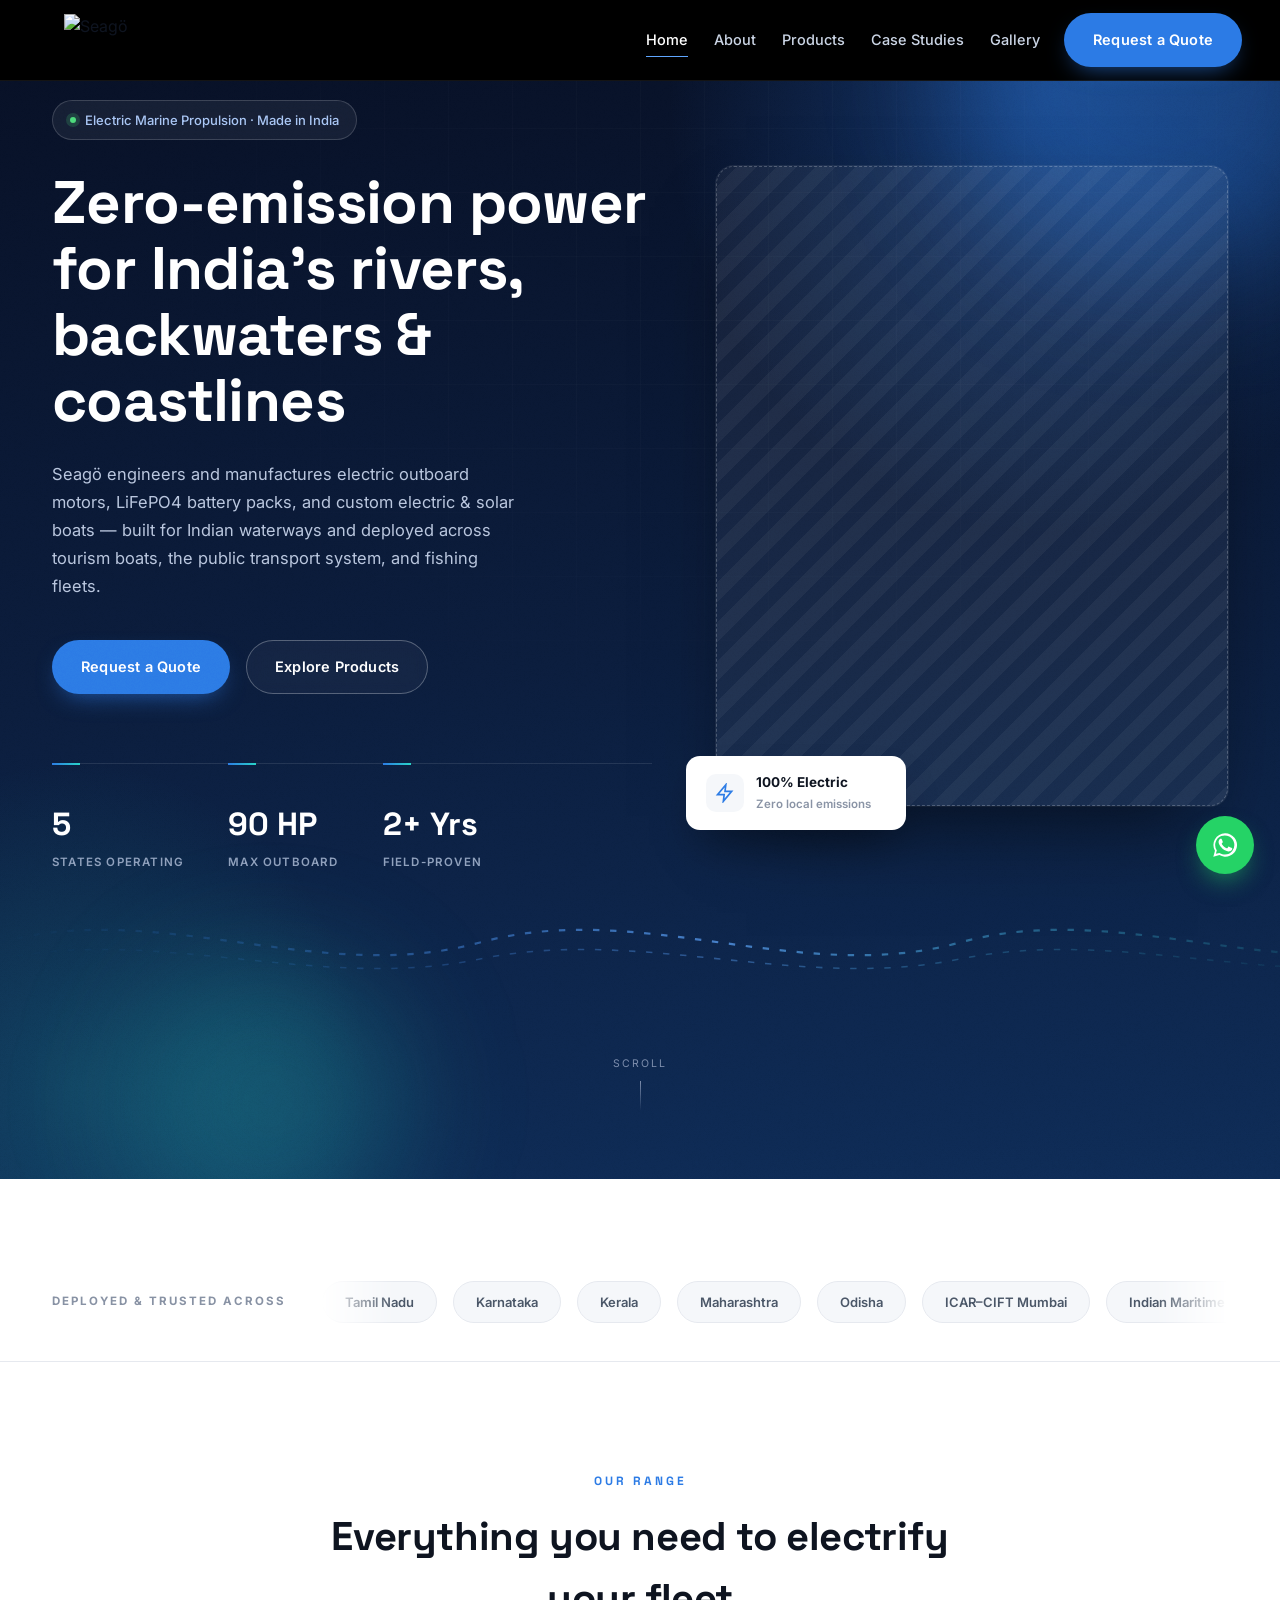
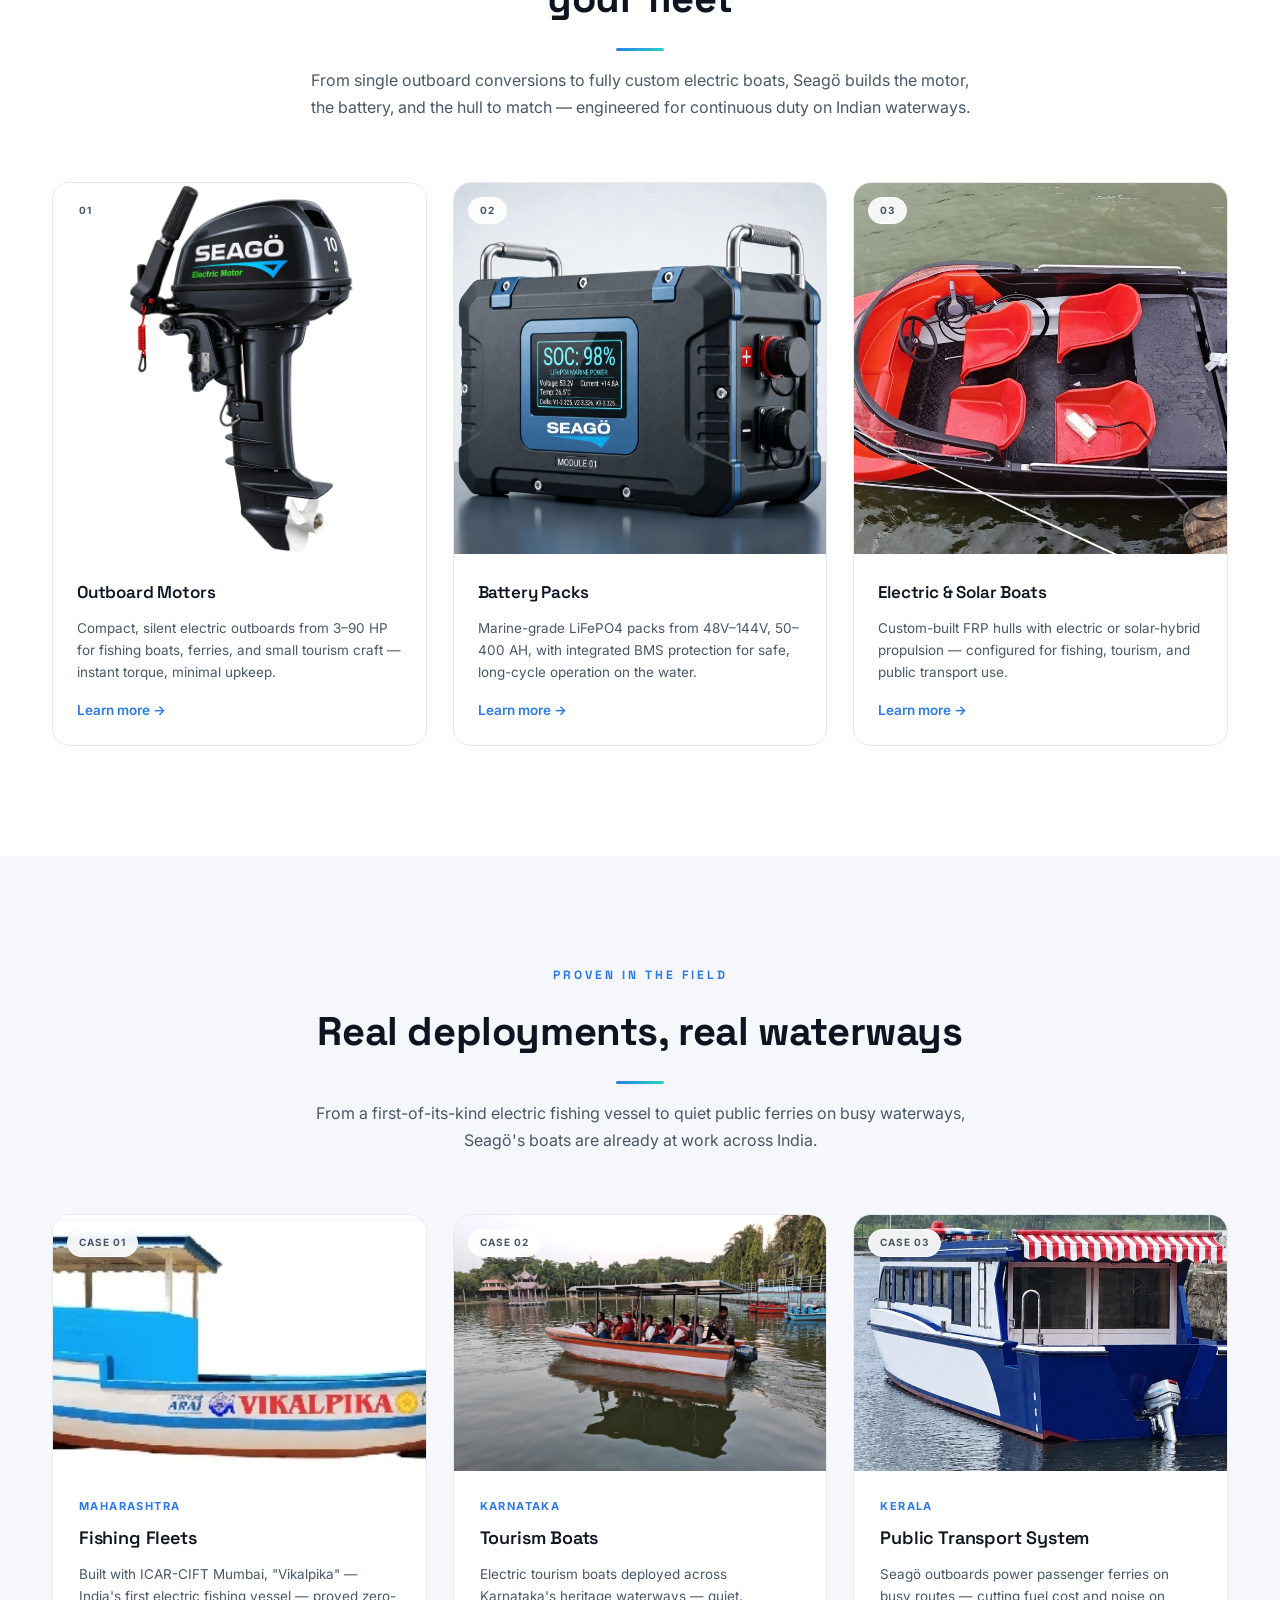
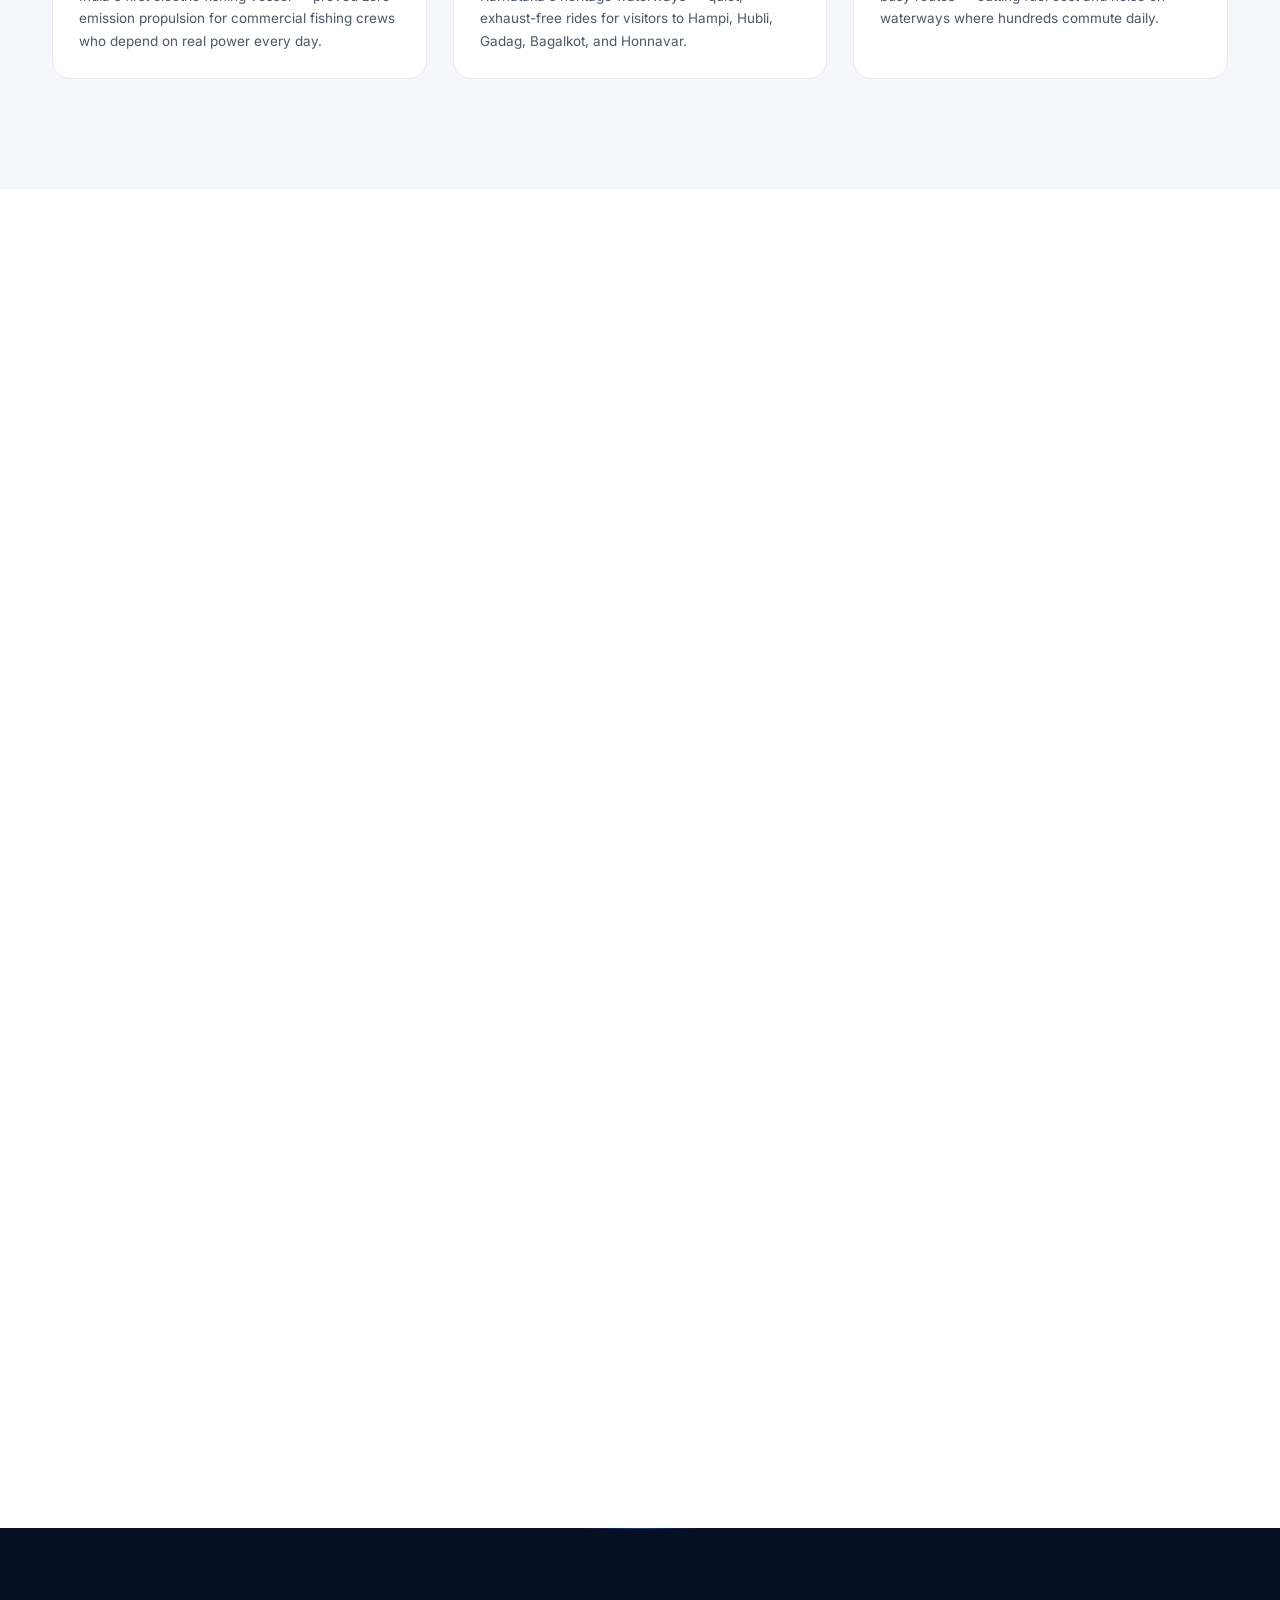
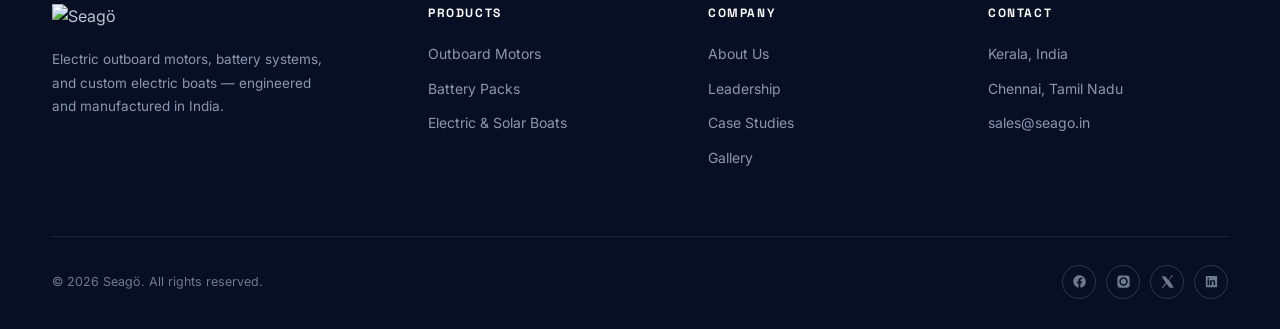
==== commit 5d4dc005: "Link the X profile from every footer" ====
--- a/index.html
+++ b/index.html
@@ -306,11 +306,11 @@
     </div>
     <div class="footer-bottom">
       <span>© 2026 Seagö. All rights reserved.</span>
-      <!-- TODO: add the X (Twitter) and LinkedIn profile URLs once those accounts exist -->
+      <!-- TODO: add the LinkedIn profile URL once that account exists -->
       <div class="footer-social">
         <a href="https://www.facebook.com/profile.php?id=61595336871370" target="_blank" rel="noopener" data-social="facebook" aria-label="Facebook"><svg viewBox="0 0 24 24" fill="currentColor"><path d="M22 12a10 10 0 1 0-11.6 9.9v-7H7.9V12h2.5V9.8c0-2.5 1.5-3.9 3.8-3.9 1.1 0 2.2.2 2.2.2v2.4h-1.3c-1.2 0-1.6.8-1.6 1.6V12h2.8l-.4 2.9h-2.4v7A10 10 0 0 0 22 12z"/></svg></a>
         <a href="https://www.instagram.com/seagowaters/" target="_blank" rel="noopener" data-social="instagram" aria-label="Instagram"><svg viewBox="0 0 24 24" fill="currentColor"><path d="M12 2.2c3.2 0 3.6 0 4.9.1 1.2.1 1.8.2 2.2.4.6.2 1 .5 1.4.9.4.4.7.8.9 1.4.2.4.4 1 .4 2.2.1 1.3.1 1.7.1 4.9s0 3.6-.1 4.9c-.1 1.2-.2 1.8-.4 2.2-.2.6-.5 1-.9 1.4-.4.4-.8.7-1.4.9-.4.2-1 .4-2.2.4-1.3.1-1.7.1-4.9.1s-3.6 0-4.9-.1c-1.2-.1-1.8-.2-2.2-.4-.6-.2-1-.5-1.4-.9-.4-.4-.7-.8-.9-1.4-.2-.4-.4-1-.4-2.2C2.2 15.6 2.2 15.2 2.2 12s0-3.6.1-4.9c.1-1.2.2-1.8.4-2.2.2-.6.5-1 .9-1.4.4-.4.8-.7 1.4-.9.4-.2 1-.4 2.2-.4C8.4 2.2 8.8 2.2 12 2.2zm0 3.1A6.7 6.7 0 1 0 18.7 12 6.7 6.7 0 0 0 12 5.3zm0 11A4.3 4.3 0 1 1 16.3 12 4.3 4.3 0 0 1 12 16.3zm6.9-11.3a1.6 1.6 0 1 1-1.6-1.6 1.6 1.6 0 0 1 1.6 1.6z"/></svg></a>
-        <a href="#" data-social="twitter" aria-label="X (Twitter)"><svg viewBox="0 0 24 24" fill="currentColor"><path d="M18.9 2H21l-6.6 7.5L22 22h-6.5l-5-6.6L4.7 22H2.6l7-8-7.3-9.9h6.6l4.5 6z"/></svg></a>
+        <a href="https://x.com/Seagowaters" target="_blank" rel="noopener" data-social="twitter" aria-label="X (Twitter)"><svg viewBox="0 0 24 24" fill="currentColor"><path d="M18.9 2H21l-6.6 7.5L22 22h-6.5l-5-6.6L4.7 22H2.6l7-8-7.3-9.9h6.6l4.5 6z"/></svg></a>
         <a href="#" data-social="linkedin" aria-label="LinkedIn"><svg viewBox="0 0 24 24" fill="currentColor"><path d="M20.4 3H3.6A.6.6 0 0 0 3 3.6v16.8a.6.6 0 0 0 .6.6h16.8a.6.6 0 0 0 .6-.6V3.6a.6.6 0 0 0-.6-.6zM8.3 18.1H5.7V9.9h2.6v8.2zM7 8.8a1.5 1.5 0 1 1 0-3 1.5 1.5 0 0 1 0 3zm11.1 9.3h-2.6v-4.3c0-1 0-2.4-1.5-2.4s-1.7 1.1-1.7 2.3v4.4H9.7V9.9h2.5v1.1a2.7 2.7 0 0 1 2.5-1.4c2.6 0 3.1 1.7 3.1 4v4.5z"/></svg></a>
       </div>
     </div>
--- a/css/style.css
+++ b/css/style.css
@@ -444,6 +444,8 @@
 .reel-grid .trial-body h3{ font-size:15.5px; }
 .reel-grid .trial-body p{ font-size:13px; }
 .reel-grid .trial-card video{ background:#0B1D3D; }
+.reel-grid.cols-4{ grid-template-columns:repeat(4,1fr); }
+@media (max-width:720px){ .reel-grid.cols-4{ grid-template-columns:repeat(2,1fr); gap:14px; } }
 
 .gallery-grid{ display:grid; grid-template-columns:repeat(5,1fr); gap:18px; }
 .wrap-wide{ max-width:1400px; }
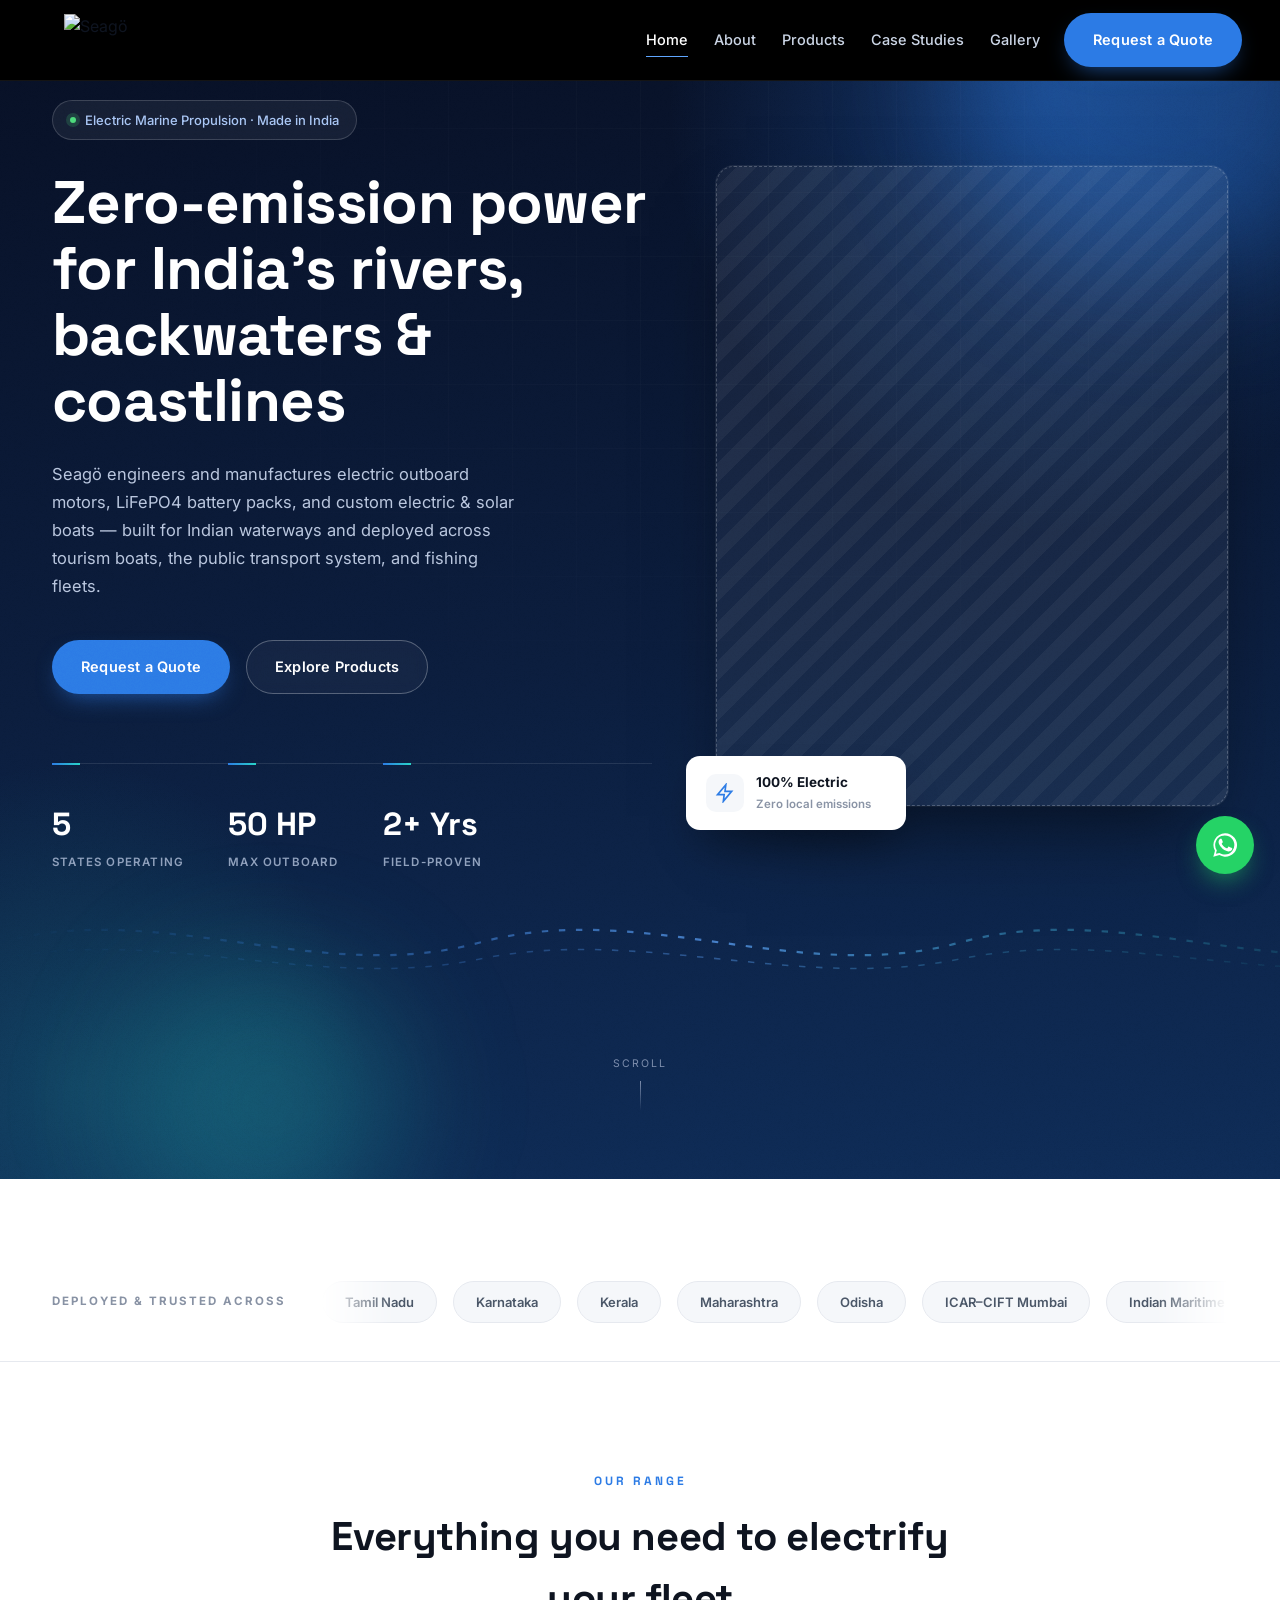
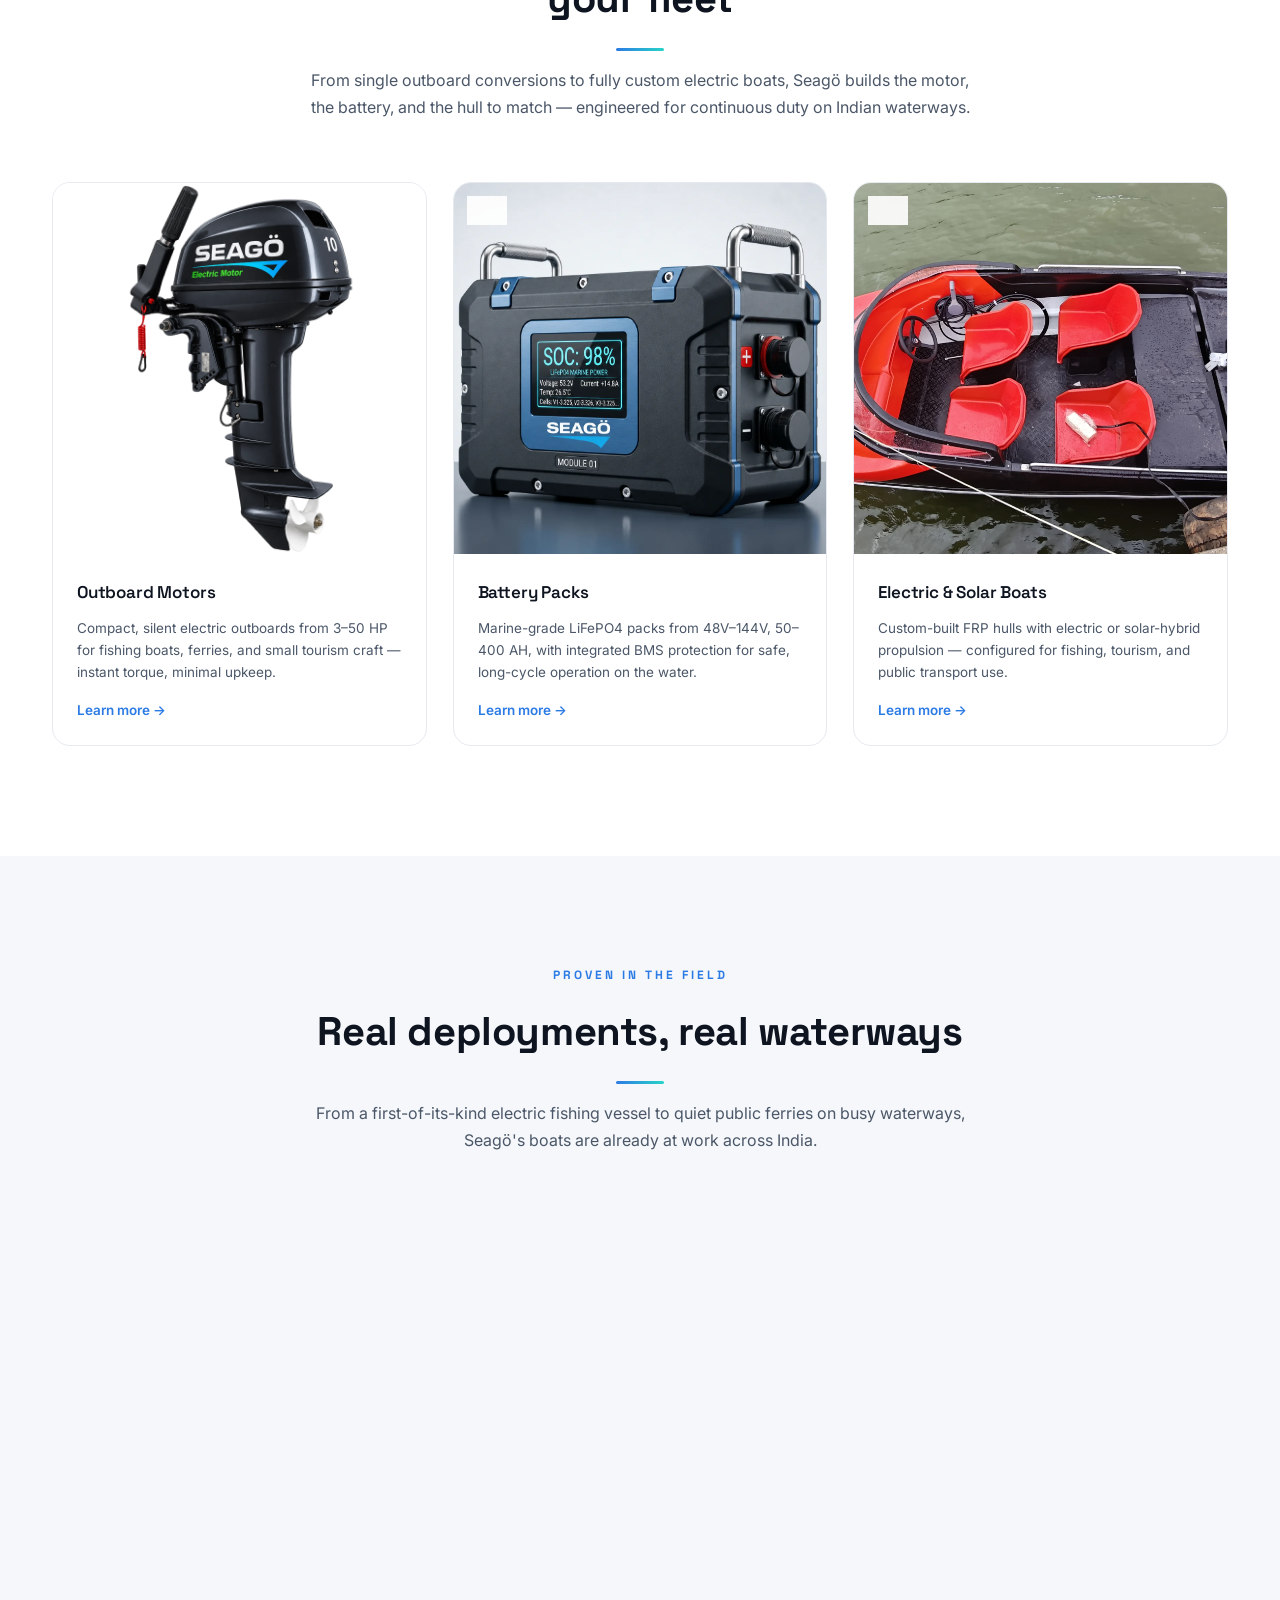
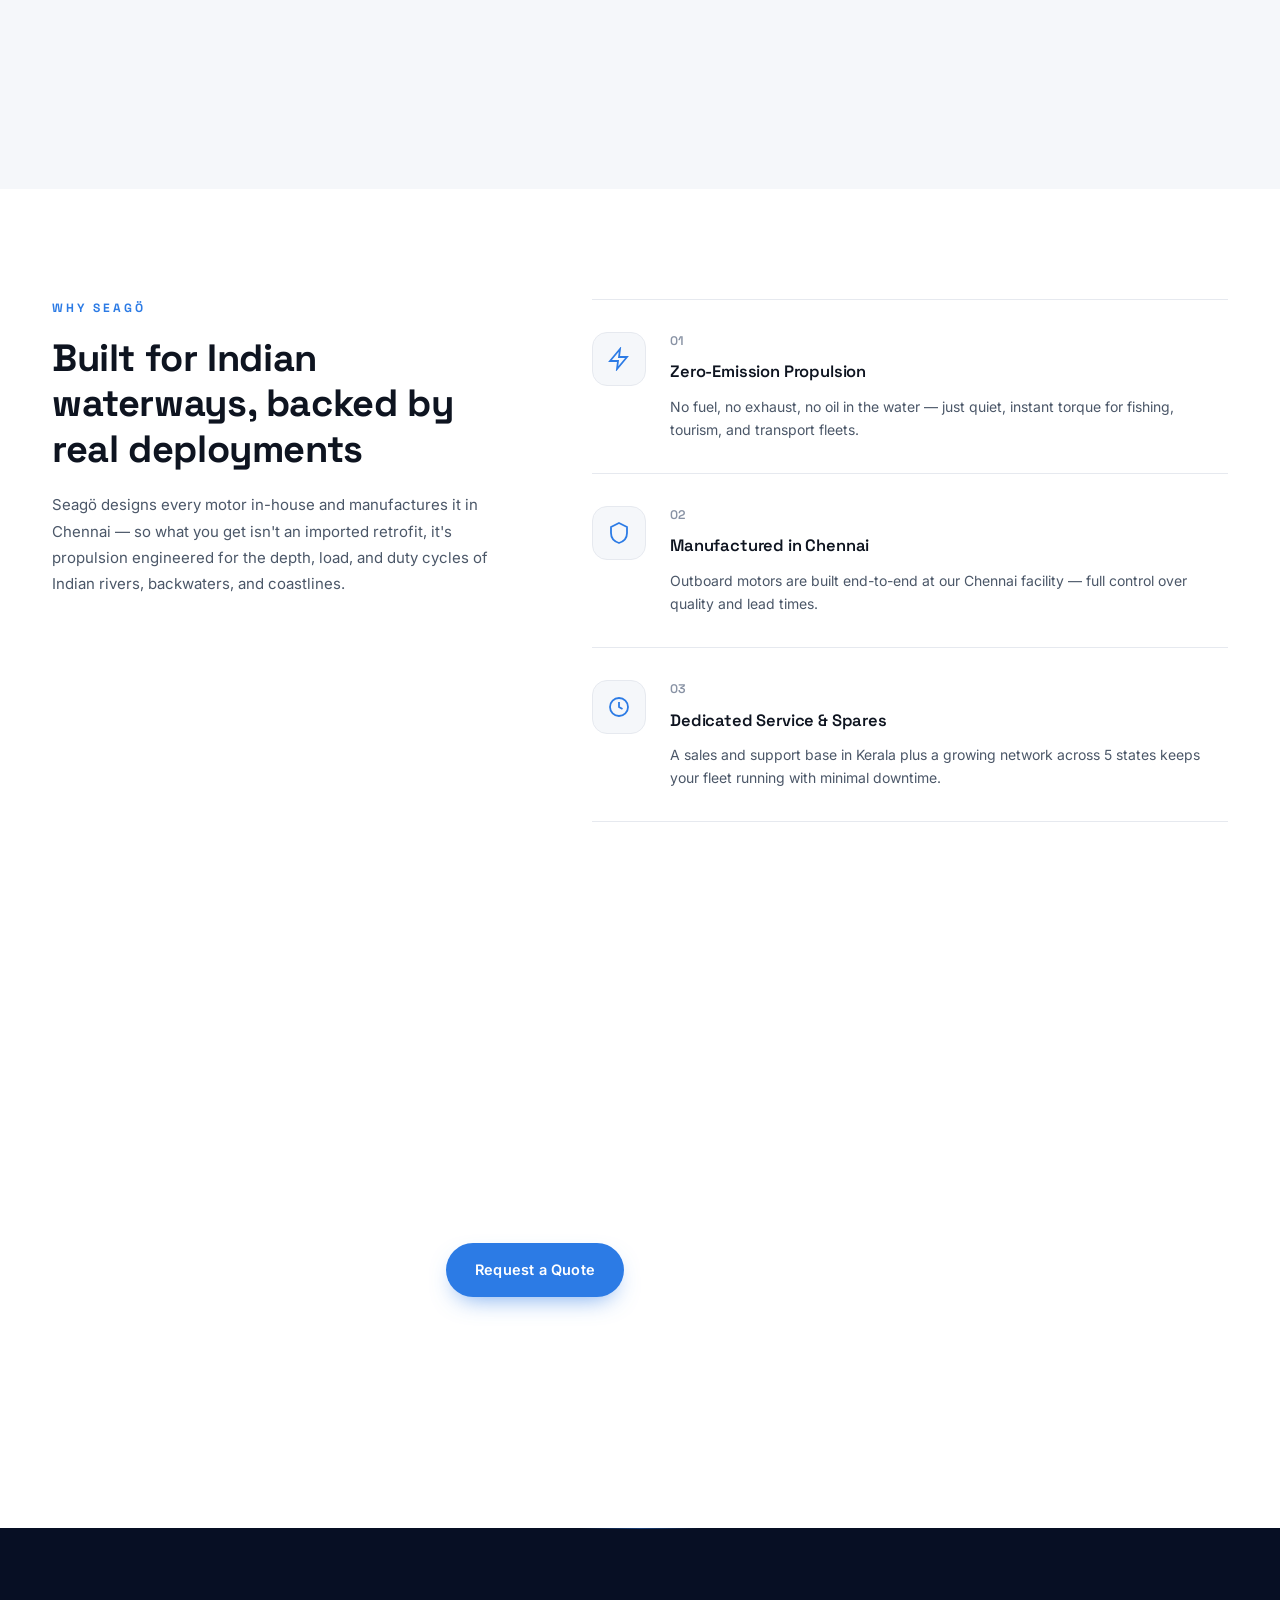
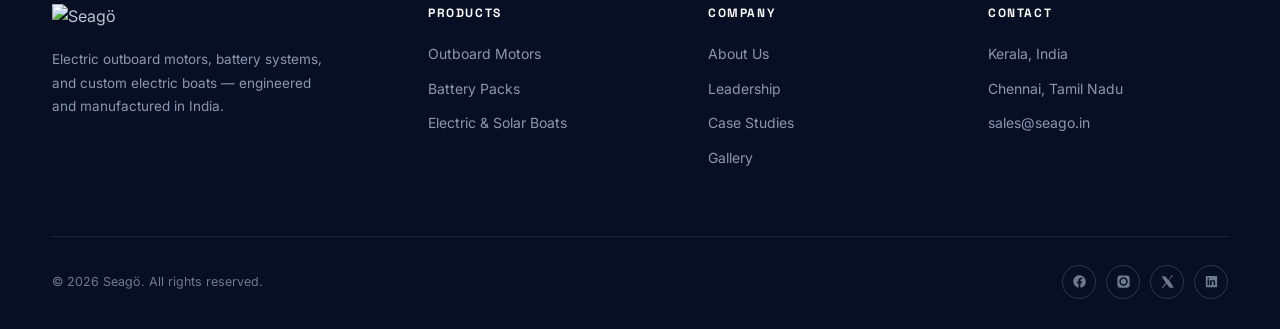
==== commit eb278da8: "Update battery voltage options and retire 60/90 HP for a coming-soon 50 HP" ====
--- a/index.html
+++ b/index.html
@@ -5,7 +5,7 @@
 <meta charset="UTF-8">
 <meta name="viewport" content="width=device-width, initial-scale=1.0">
 <title>Seagö — Electric Outboard Motors, Battery Packs &amp; Electric Boats</title>
-<meta name="description" content="Seagö designs and manufactures electric outboard motors (3–90 HP), LiFePO4 battery packs, and custom electric &amp; solar boats — engineered and manufactured in India, deployed across 5 states.">
+<meta name="description" content="Seagö designs and manufactures electric outboard motors (3–50 HP), LiFePO4 battery packs, and custom electric &amp; solar boats — engineered and manufactured in India, deployed across 5 states.">
 <link rel="icon" type="image/png" href="assets/favicon.png">
 <link rel="apple-touch-icon" href="assets/favicon.png">
 <link rel="preconnect" href="https://fonts.googleapis.com">
@@ -65,7 +65,7 @@
       </div>
       <div class="hero-stats">
         <div class="hero-stat"><b data-count="5" data-suffix="">0</b><span>States Operating</span></div>
-        <div class="hero-stat"><b data-count="90" data-suffix=" HP">0</b><span>Max Outboard</span></div>
+        <div class="hero-stat"><b data-count="50" data-suffix=" HP">0</b><span>Max Outboard</span></div>
         <div class="hero-stat"><b data-count="2" data-suffix="+ Yrs">0</b><span>Field-Proven</span></div>
       </div>
     </div>
@@ -145,7 +145,7 @@
           <div class="ph photo-frame"><img class="outboard-image" src="assets/photos/Outboard%20Motors.webp" alt="Seagö electric outboard motors"><span class="ph__chip">01</span></div>
           <div class="card-body">
             <h3>Outboard Motors</h3>
-            <p>Compact, silent electric outboards from 3–90 HP for fishing boats, ferries, and small tourism craft — instant torque, minimal upkeep.</p>
+            <p>Compact, silent electric outboards from 3–50 HP for fishing boats, ferries, and small tourism craft — instant torque, minimal upkeep.</p>
             <a class="card-link" href="products.html">Learn more →</a>
           </div>
         </div>
--- a/css/style.css
+++ b/css/style.css
@@ -49,6 +49,7 @@
 .btn-ghost:hover{ border-color:#fff; background:rgba(255,255,255,.1); }
 .btn-outline{ background:transparent; color:var(--navy); border-color:var(--line); }
 .btn-outline:hover{ border-color:var(--navy); }
+.btn:disabled{ opacity:.5; cursor:not-allowed; pointer-events:none; }
 .magnetic{ will-change:transform; }
 
 /* ---------- skeleton placeholders (empty headers / copy) ---------- */
@@ -303,7 +304,7 @@
     linear-gradient(120deg, var(--navy) 0%, var(--navy-3) 100%);
   border-radius:32px; padding:80px 60px; text-align:center; position:relative; overflow:hidden;
 }
-.cta::after{ content:''; position:absolute; inset:0; background-image:url('../assets/grain.png'); background-size:180px 180px; mix-blend-mode:overlay; opacity:.5; }
+.cta::after{ content:''; position:absolute; inset:0; background-image:url('../assets/grain.png'); background-size:180px 180px; mix-blend-mode:overlay; opacity:.5; pointer-events:none; }
 .cta-inner{ position:relative; }
 .cta-title{ font-family:'Space Grotesk',sans-serif; font-size:clamp(28px,3.8vw,42px); font-weight:700; color:#fff; letter-spacing:-0.01em; max-width:620px; margin:0 auto; }
 .cta-text{ color:#C3CEE0; font-size:16px; line-height:1.7; max-width:460px; margin:22px auto 36px; }
@@ -360,6 +361,7 @@
 .spec-item{ padding-top:14px; border-top:1px solid var(--line); }
 .spec-item span{ display:block; font-size:11.5px; font-weight:700; letter-spacing:1px; text-transform:uppercase; color:var(--muted); margin-bottom:6px; }
 .spec-item b{ font-size:14.5px; font-weight:600; color:var(--ink); }
+.spec-pending{ font-size:14px; color:var(--muted); margin:-20px 0 30px; }
 .mini-stats{ display:flex; gap:36px; margin:28px 0 34px; flex-wrap:wrap; }
 .mini-stat b{ display:block; font-size:23px; font-weight:700; font-family:'Space Grotesk',sans-serif; color:var(--ink); }
 .mini-stat span{ display:block; font-size:11px; font-weight:600; letter-spacing:.7px; text-transform:uppercase; color:var(--muted); margin-top:5px; }
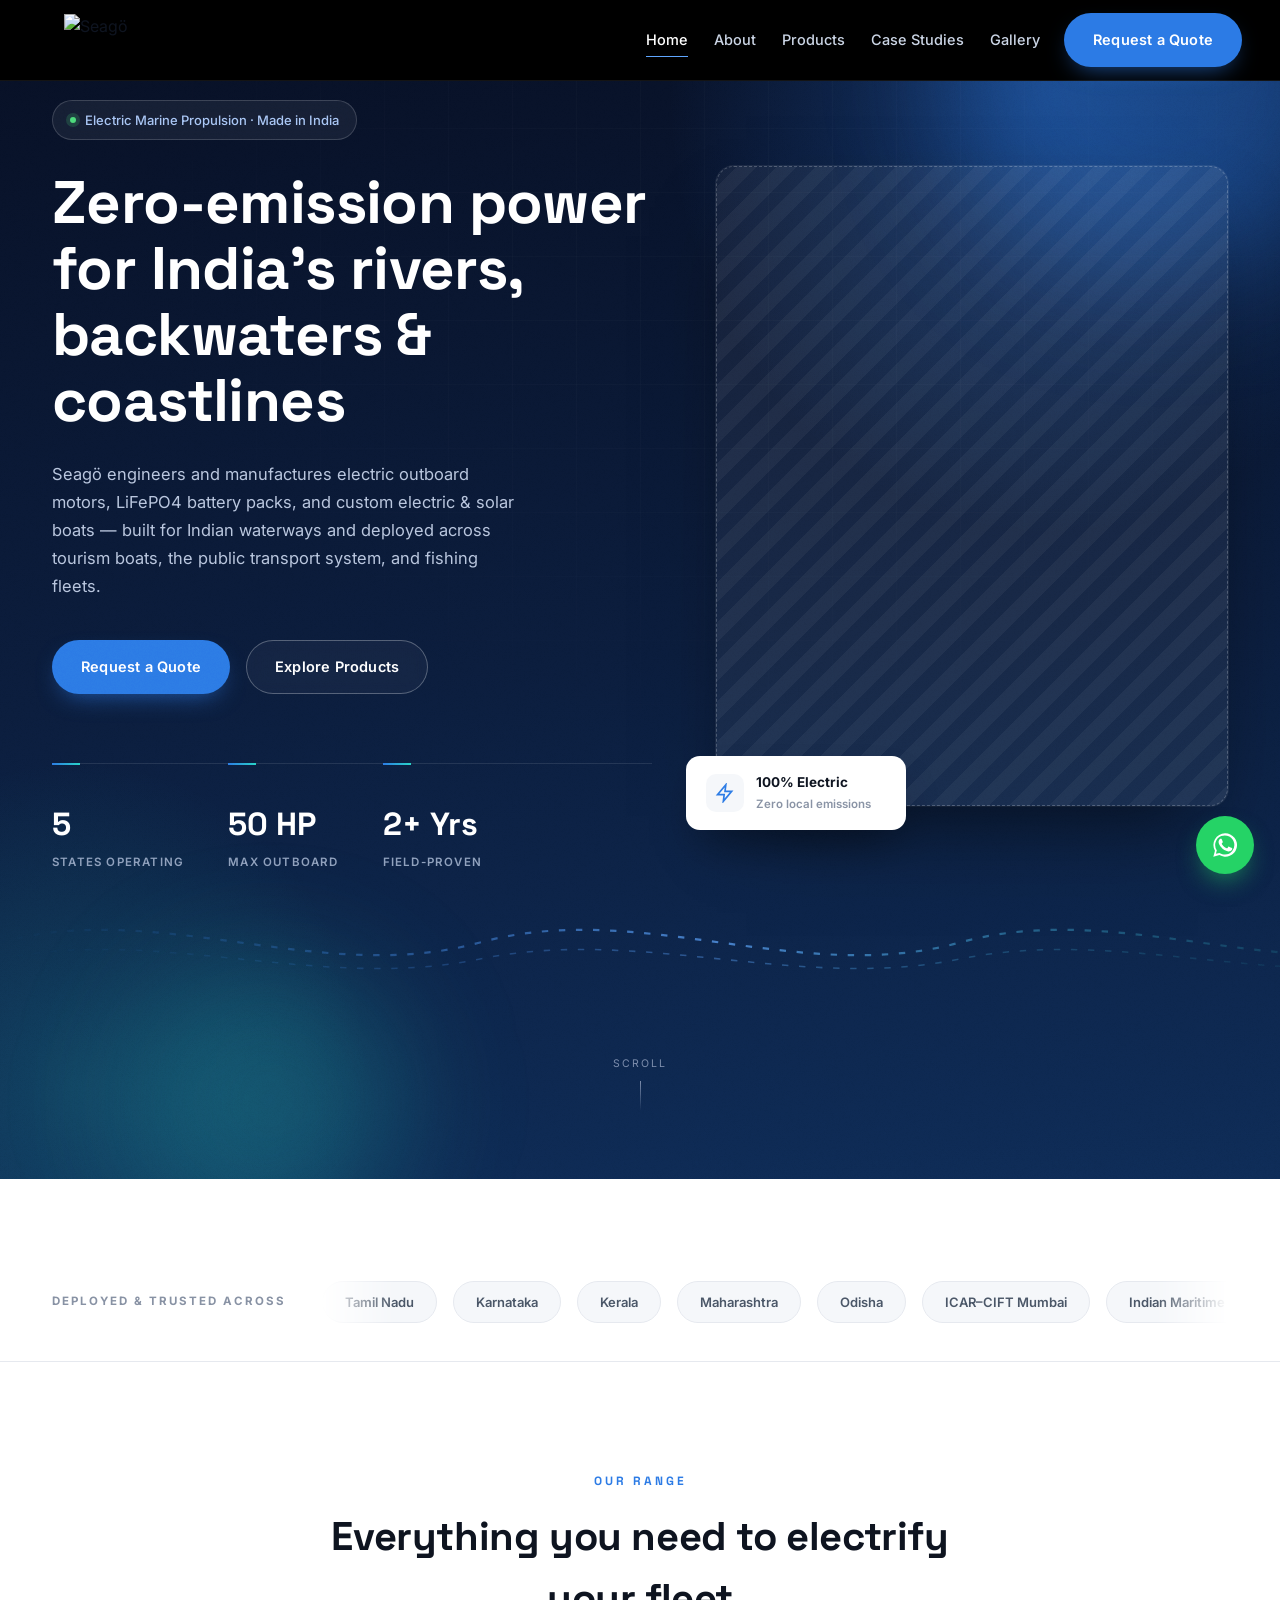
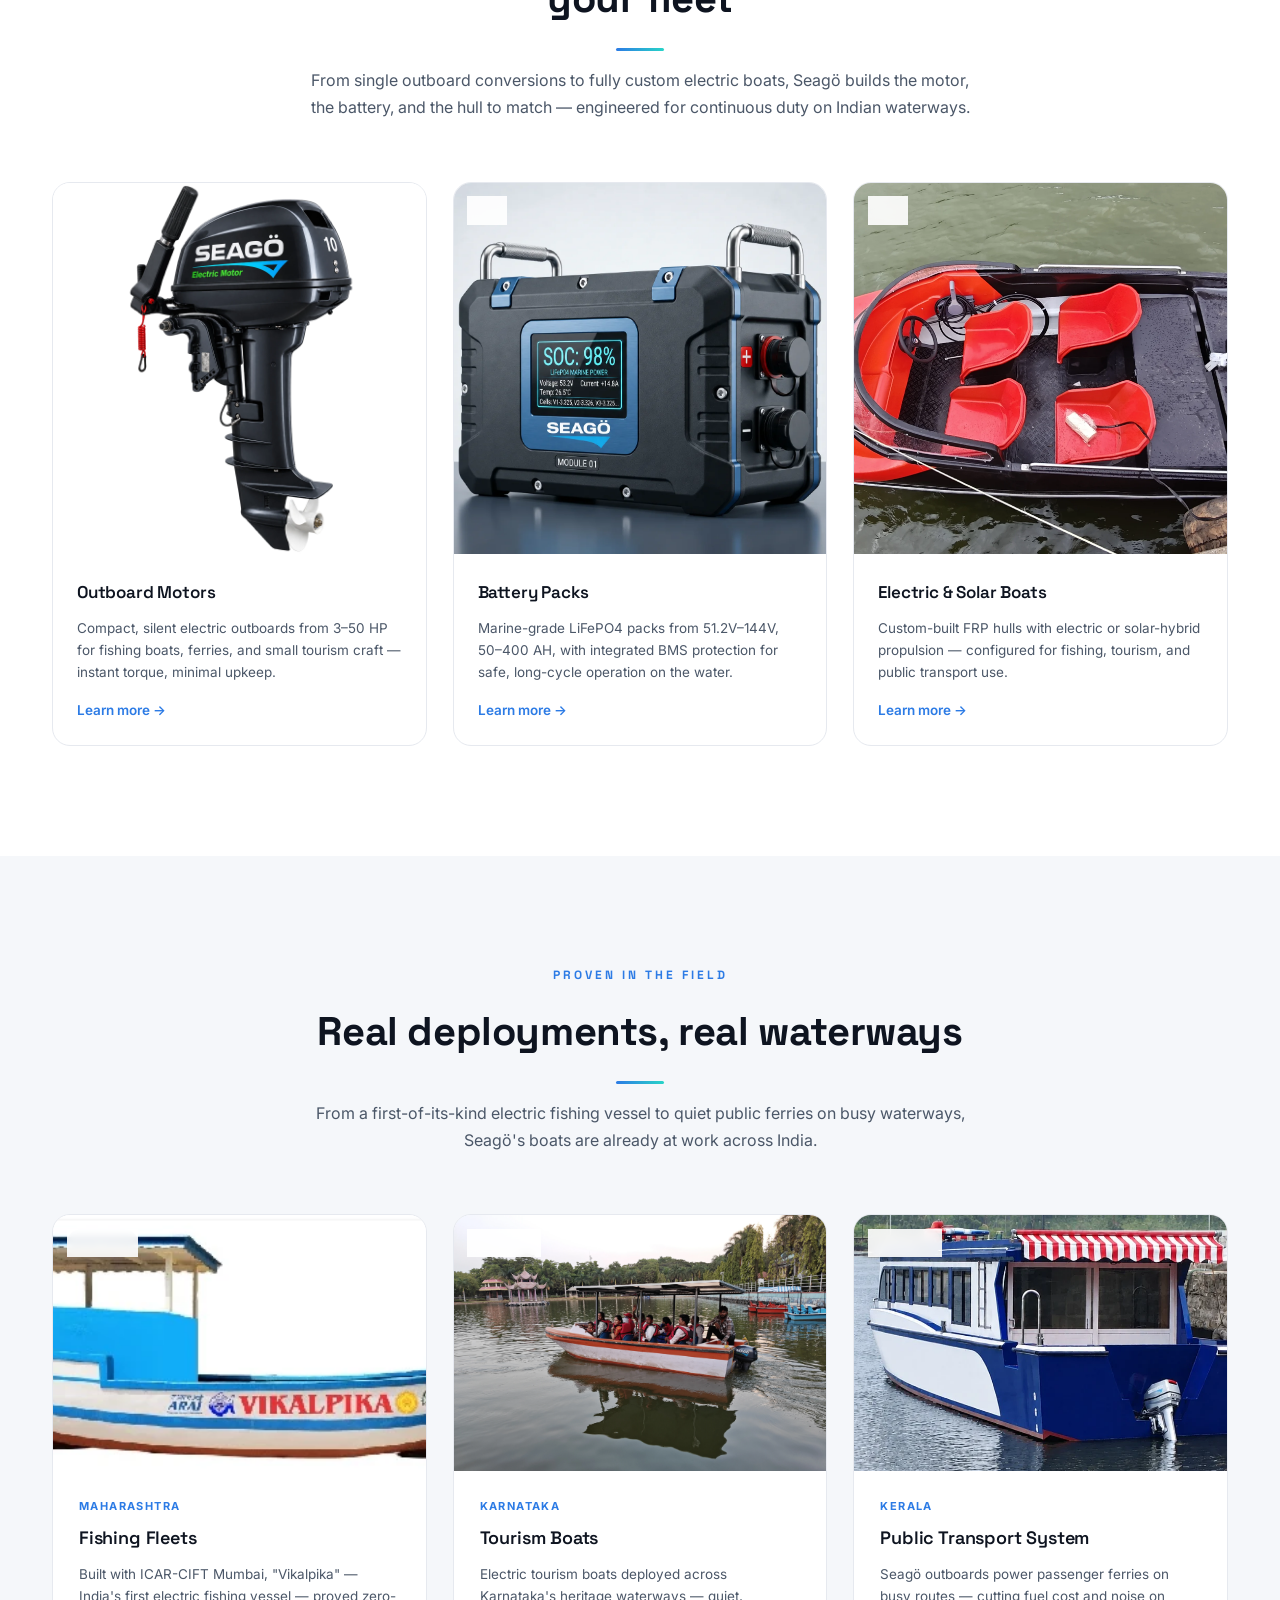
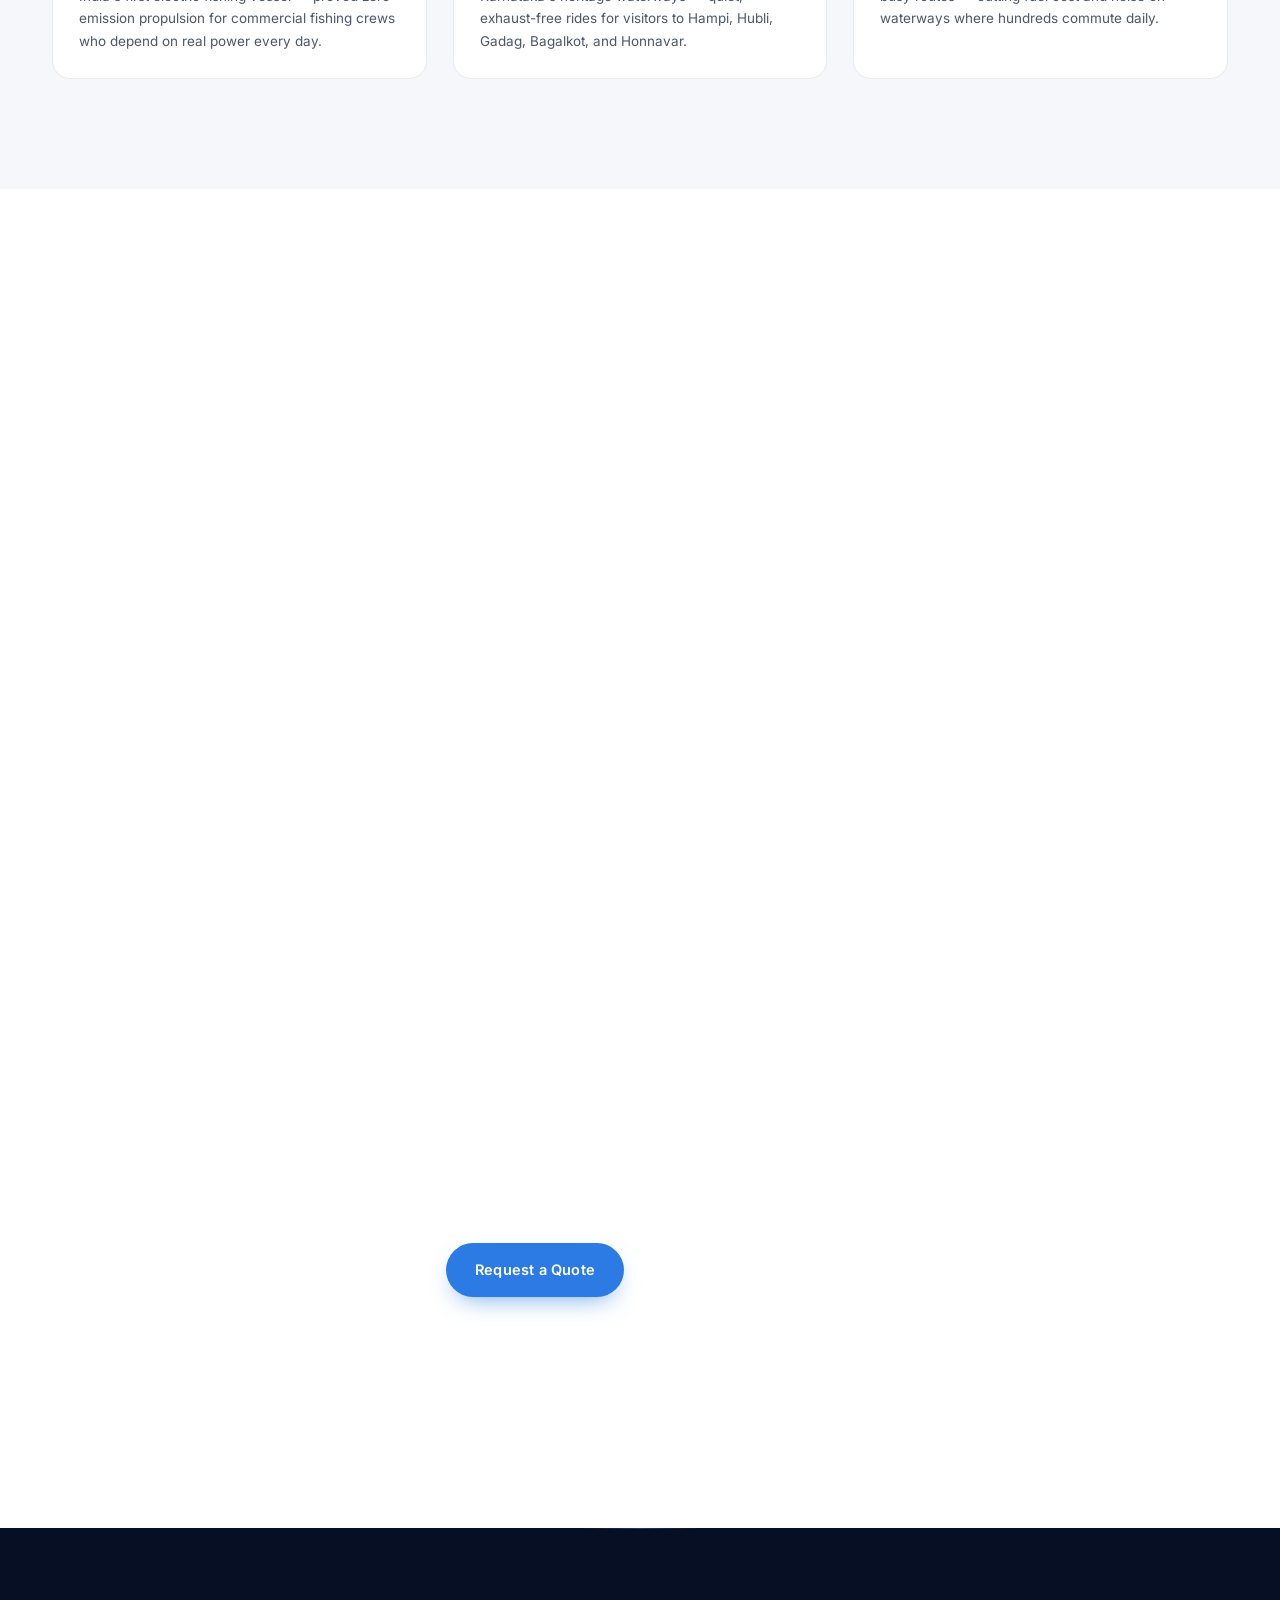
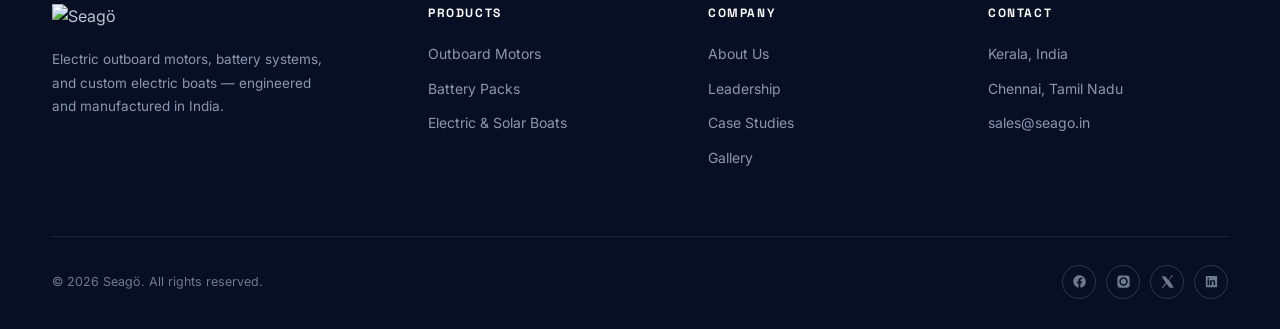
==== commit 2ff6928b: "Apply new battery standards: 51.2V/73.6V packs and updated per-HP recommendations" ====
--- a/index.html
+++ b/index.html
@@ -155,7 +155,7 @@
           <div class="ph photo-frame"><img class="battery-image" src="assets/photos/Battery%20Box.webp" alt="Seagö LiFePO4 battery pack"><span class="ph__chip">02</span></div>
           <div class="card-body">
             <h3>Battery Packs</h3>
-            <p>Marine-grade LiFePO4 packs from 48V–144V, 50–400 AH, with integrated BMS protection for safe, long-cycle operation on the water.</p>
+            <p>Marine-grade LiFePO4 packs from 51.2V–144V, 50–400 AH, with integrated BMS protection for safe, long-cycle operation on the water.</p>
             <a class="card-link" href="products.html">Learn more →</a>
           </div>
         </div>
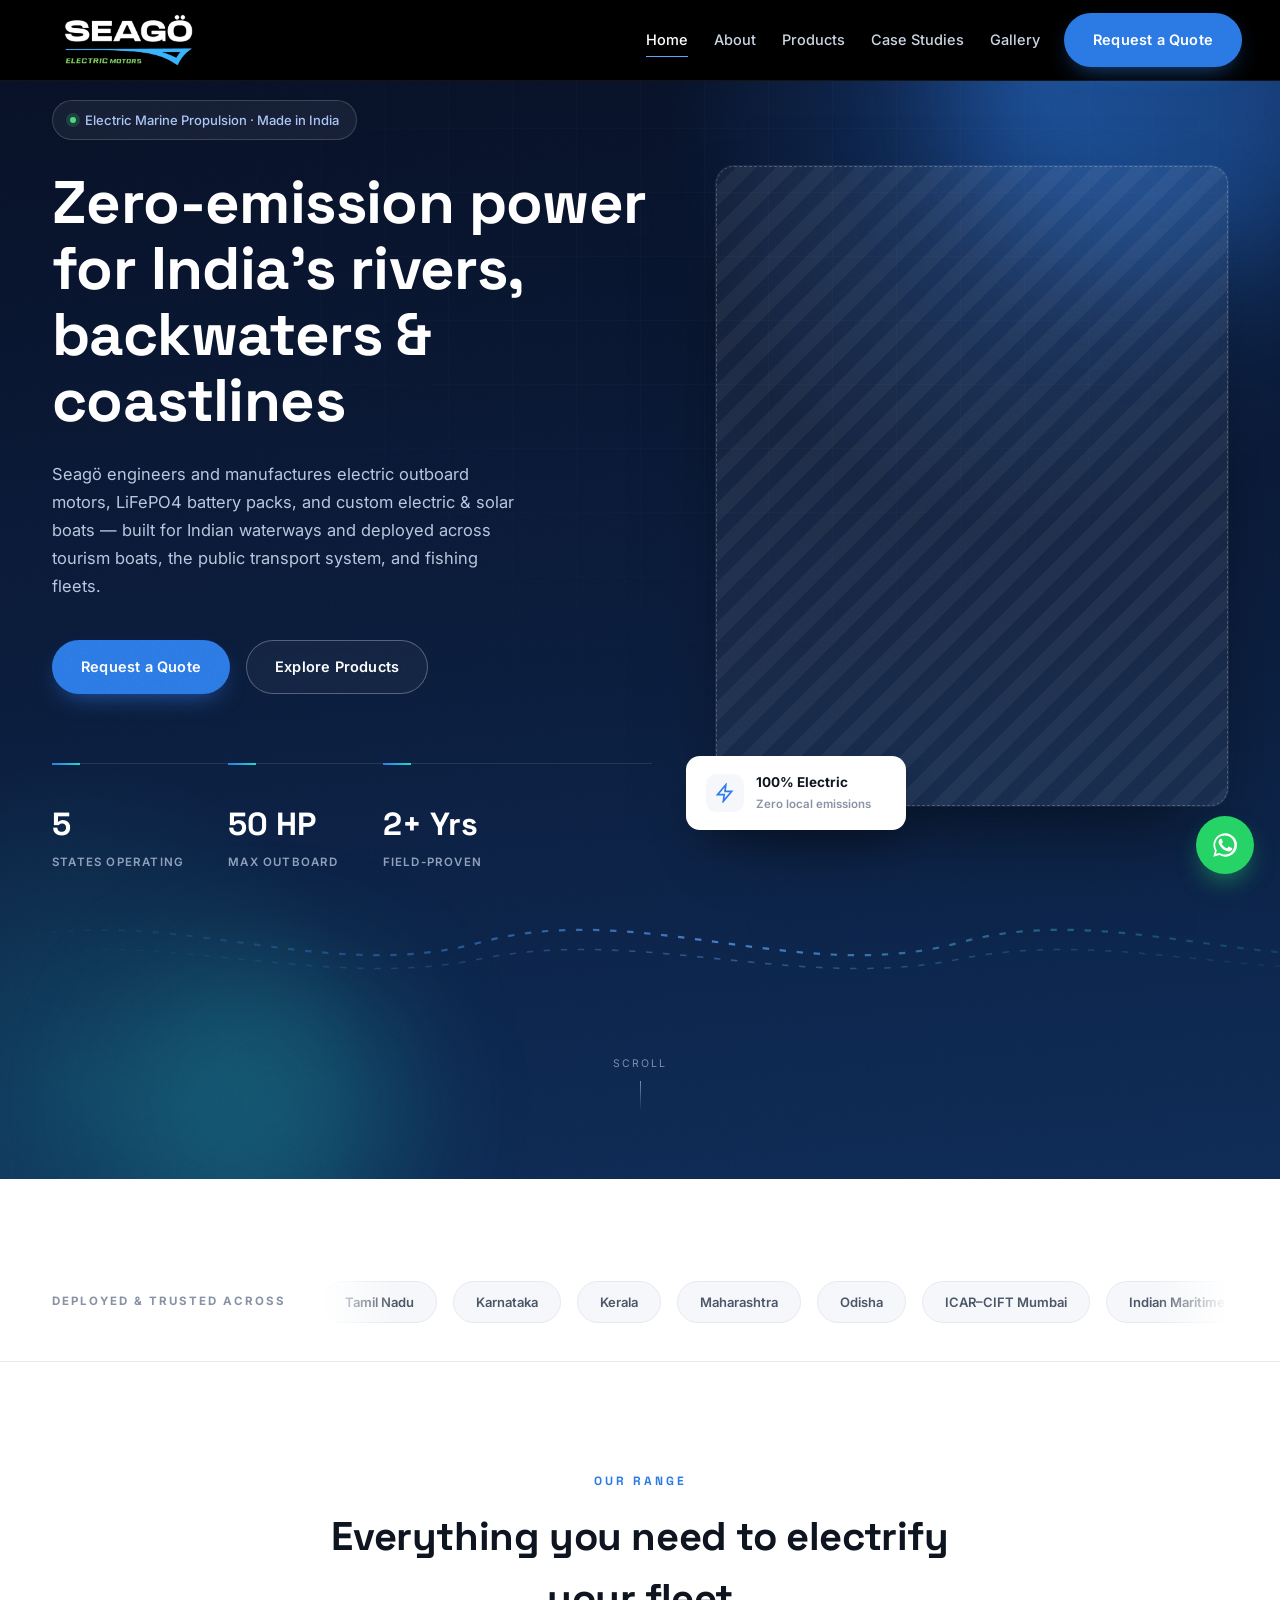
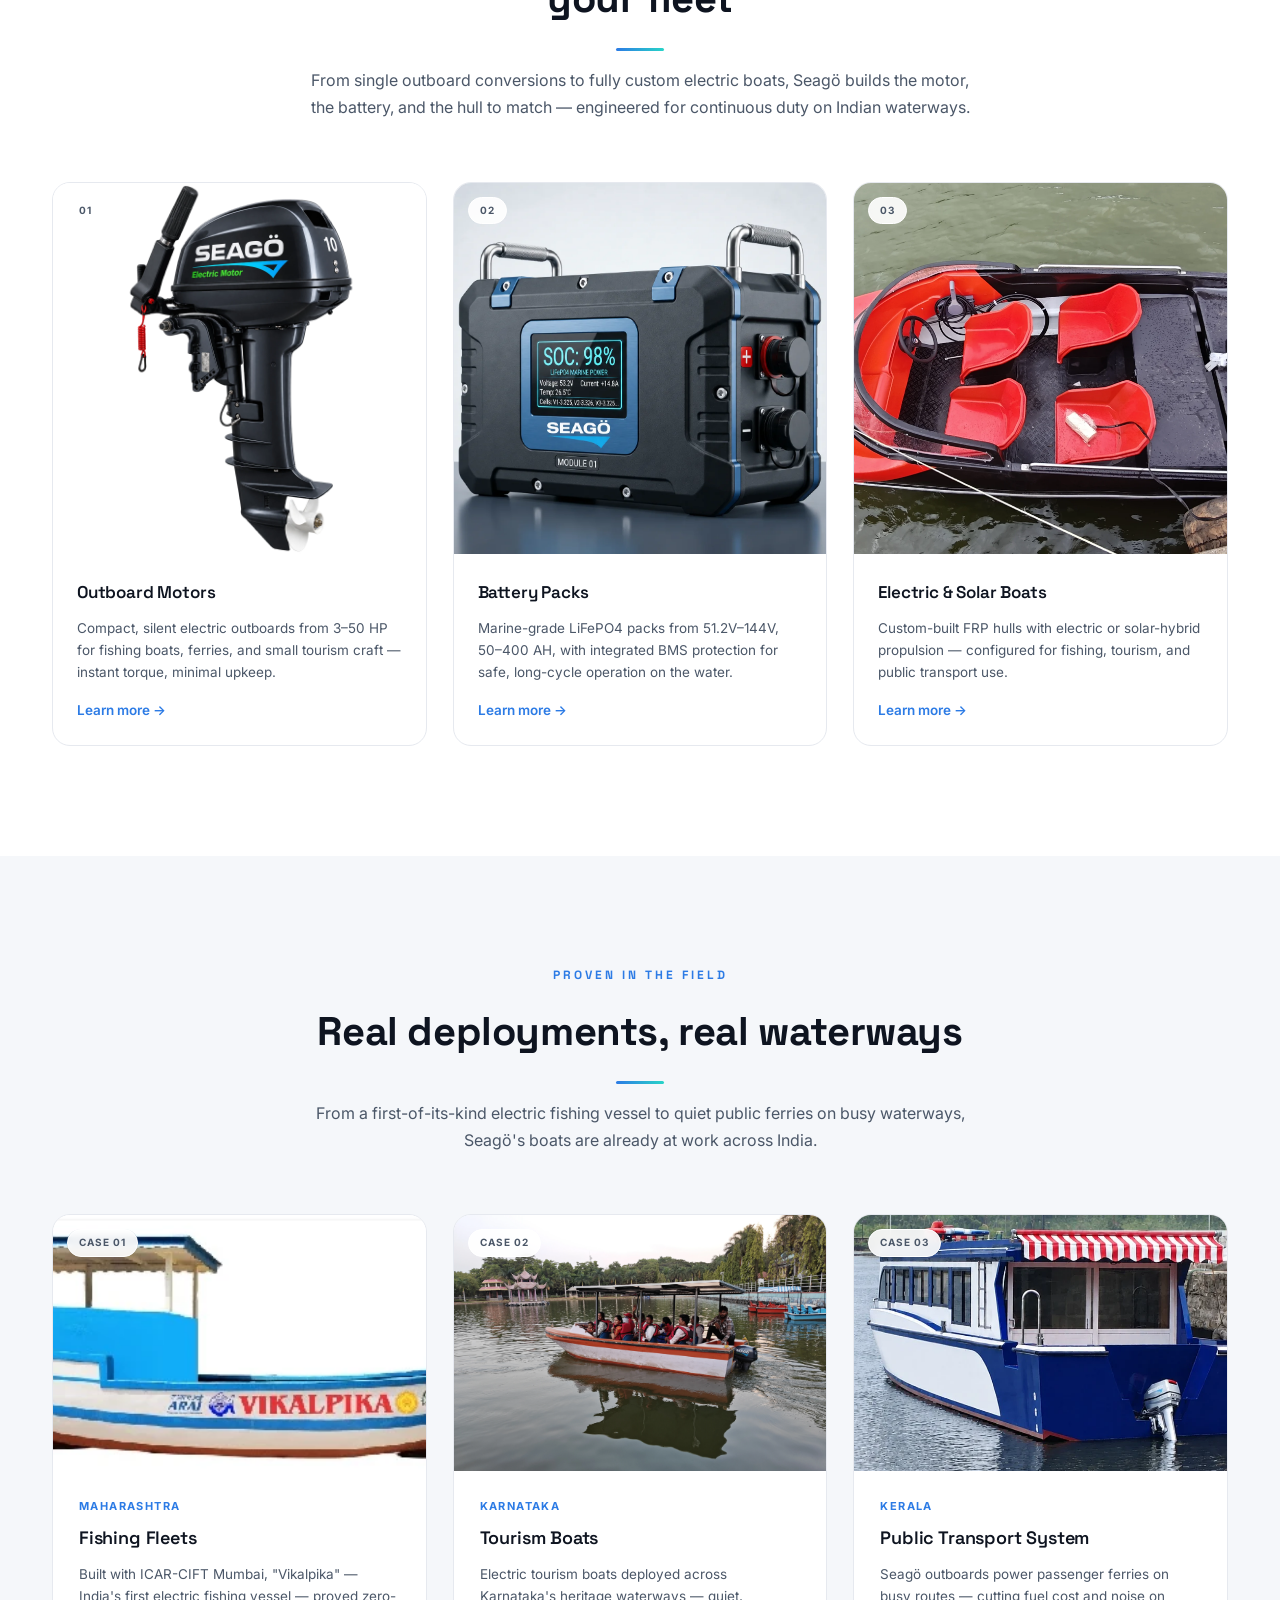
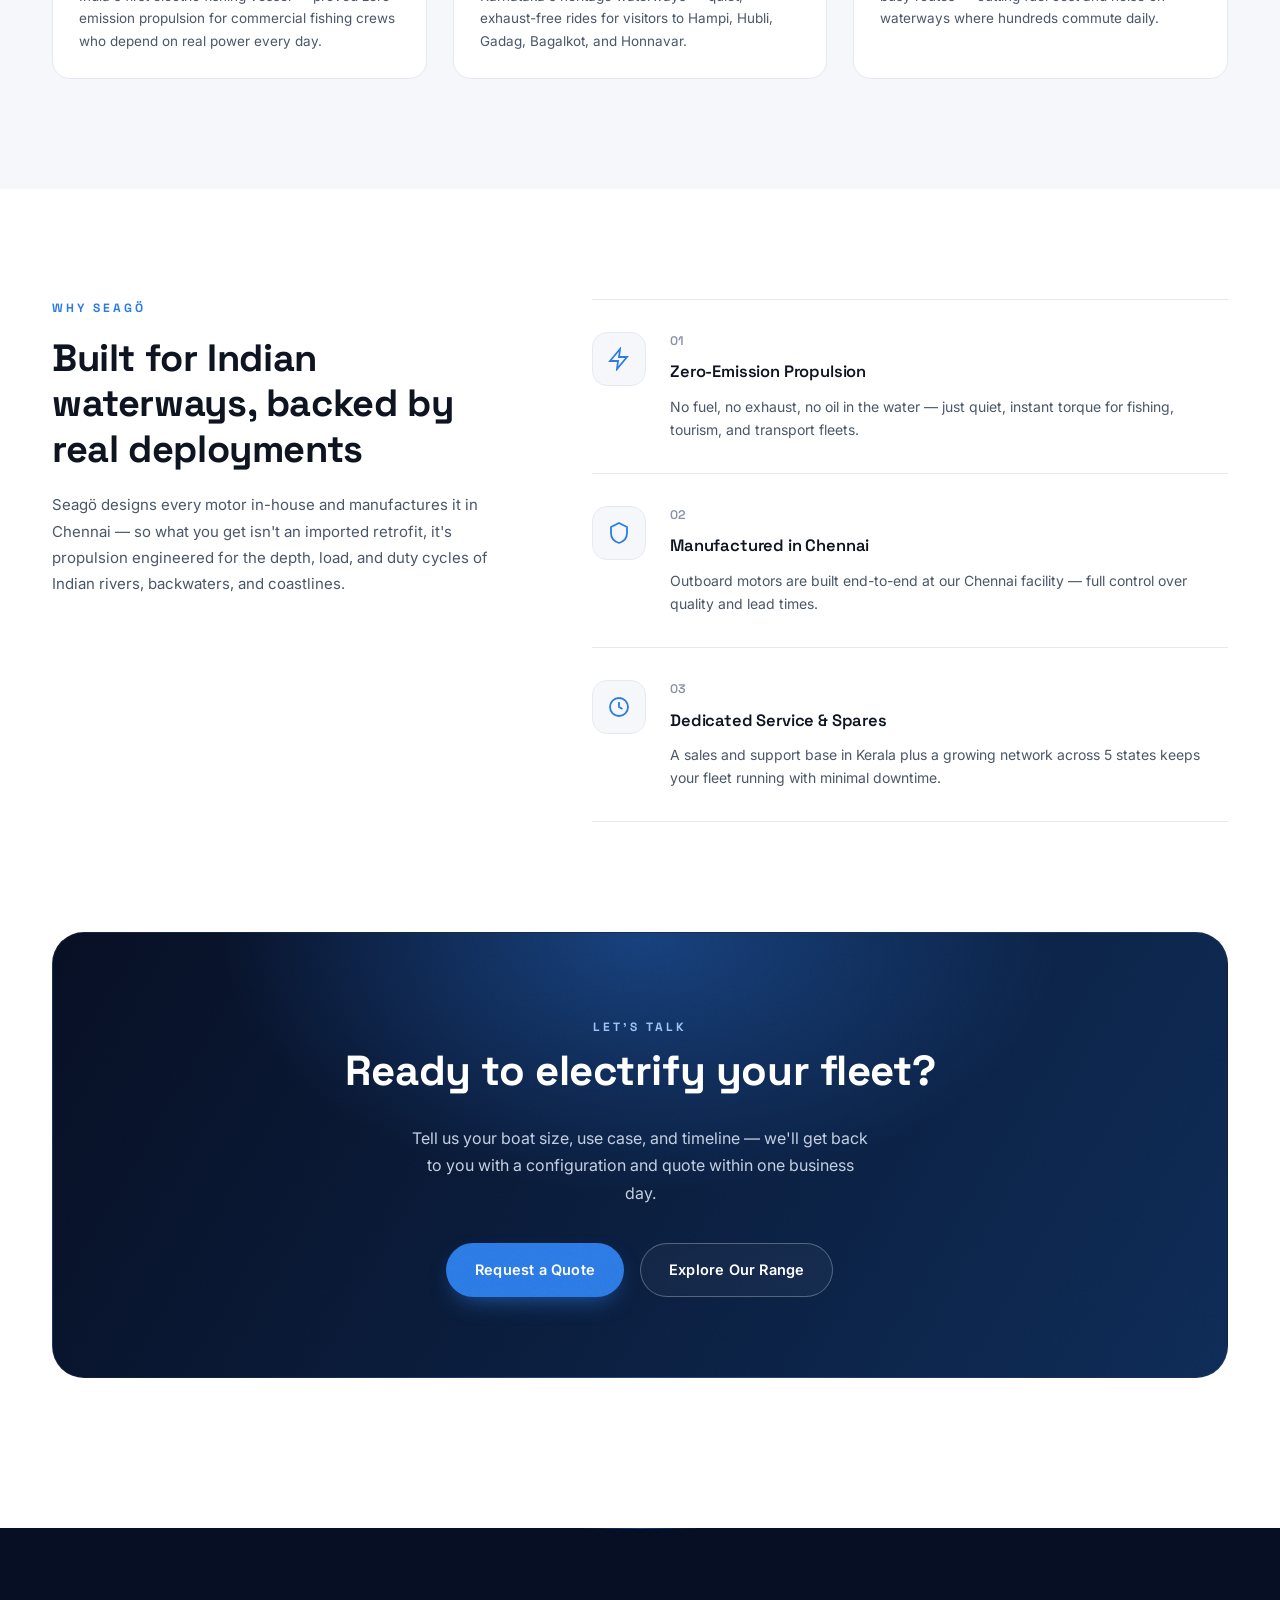
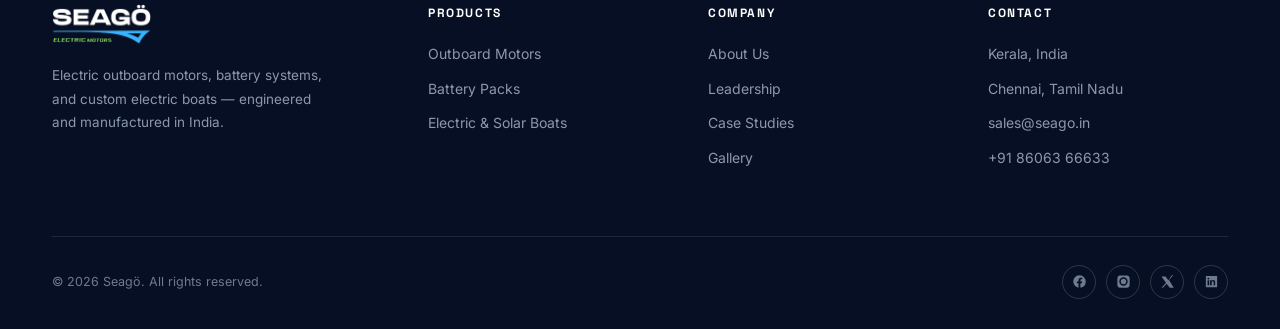
==== commit 69609894: "Add phone number to footer contact and trim founder quote wording" ====
--- a/index.html
+++ b/index.html
@@ -302,6 +302,7 @@
         <a href="contact.html">Kerala, India</a>
         <a href="contact.html">Chennai, Tamil Nadu</a>
         <a href="mailto:sales@seago.in">sales@seago.in</a>
+        <a href="tel:+918606366633">+91 86063 66633</a>
       </div>
     </div>
     <div class="footer-bottom">
--- a/css/style.css
+++ b/css/style.css
@@ -313,7 +313,7 @@
 /* ================= FOOTER ================= */
 footer{ background:var(--navy); color:#B9C3D4; padding:76px 0 30px; margin-top:40px; }
 .footer-grid{ display:grid; grid-template-columns:1.4fr 1fr 1fr 1fr; gap:40px; padding-bottom:54px; border-bottom:1px solid rgba(255,255,255,.1); }
-.footer-logo img{ height:24px; margin-bottom:20px; }
+.footer-logo img{ height:40px; margin-bottom:20px; }
 .footer-grid p{ font-size:13.5px; line-height:1.75; max-width:280px; color:#8B98AE; }
 .footer-col h5{ font-size:12px; letter-spacing:1.6px; text-transform:uppercase; color:#fff; margin-bottom:20px; font-weight:700; font-family:'Space Grotesk',sans-serif; }
 .footer-col a{ display:block; font-size:14px; color:#8B98AE; margin-bottom:13px; transition:color .2s; }
